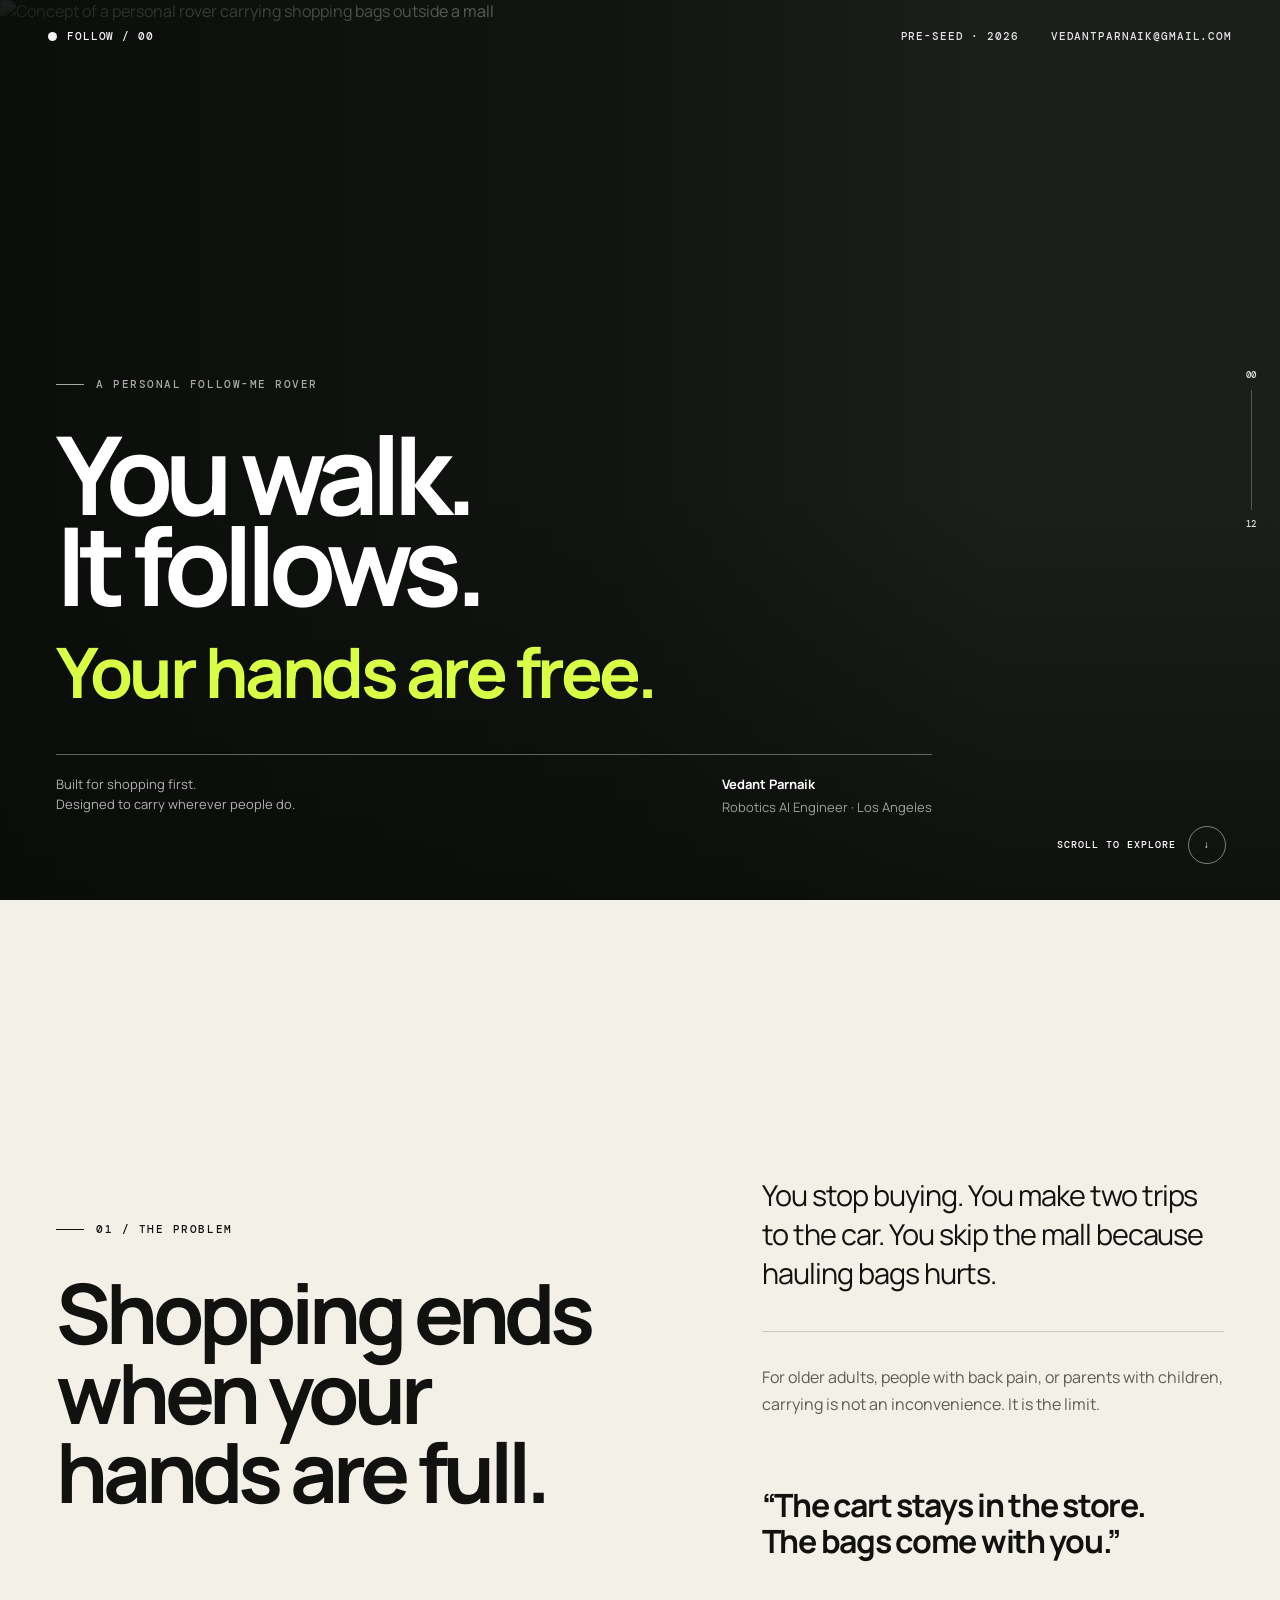
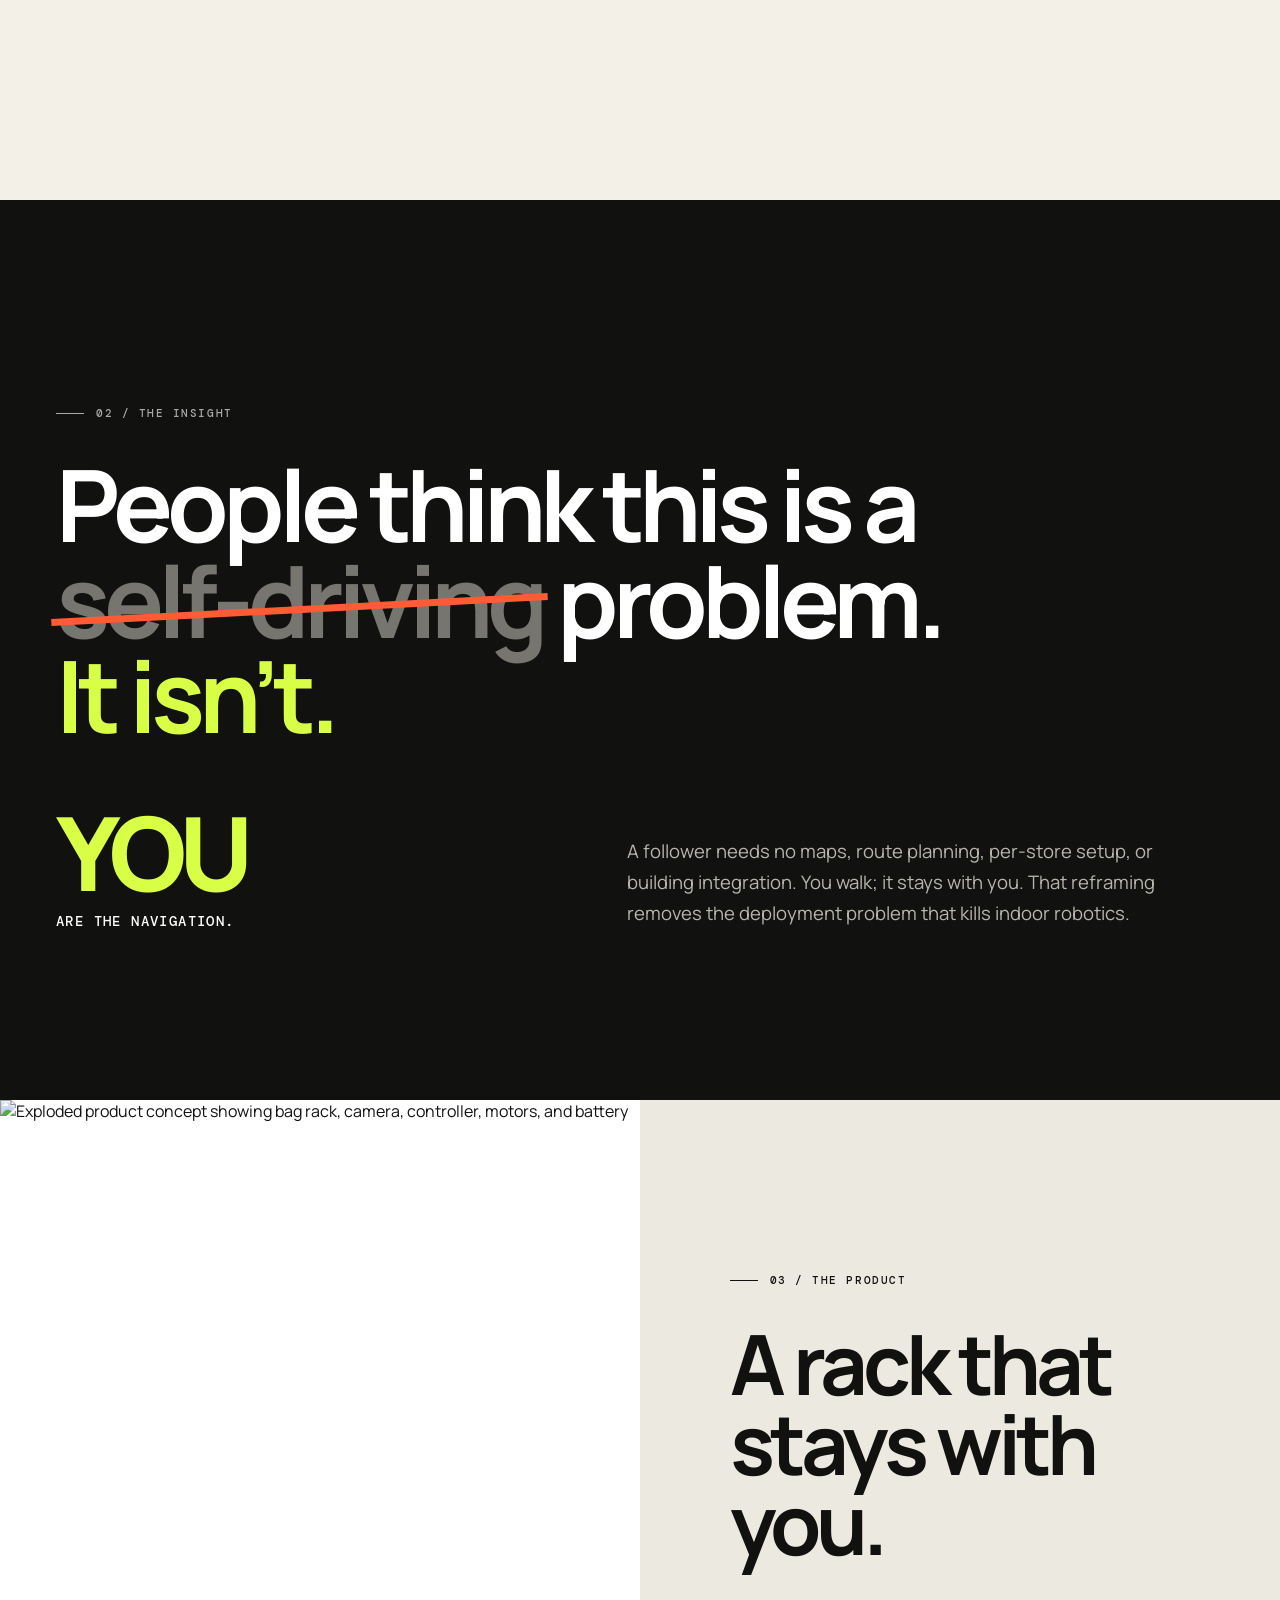
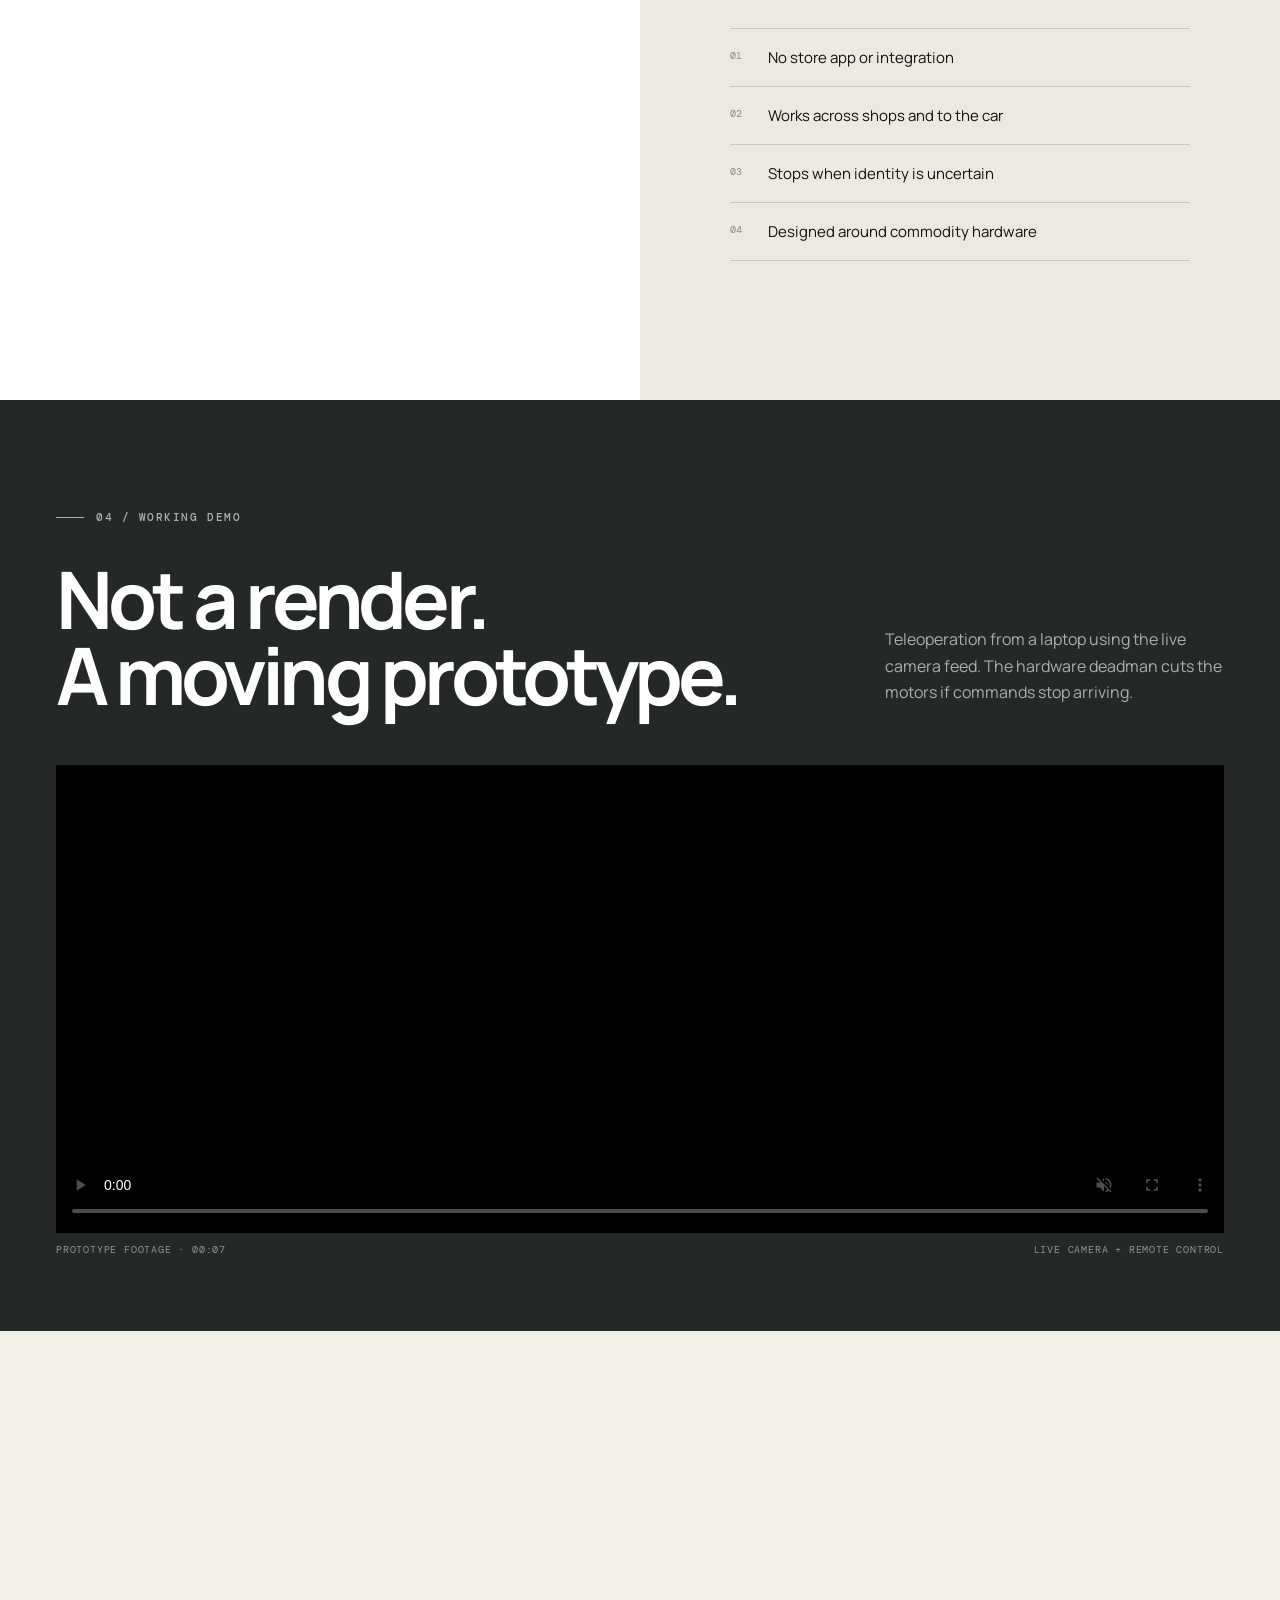
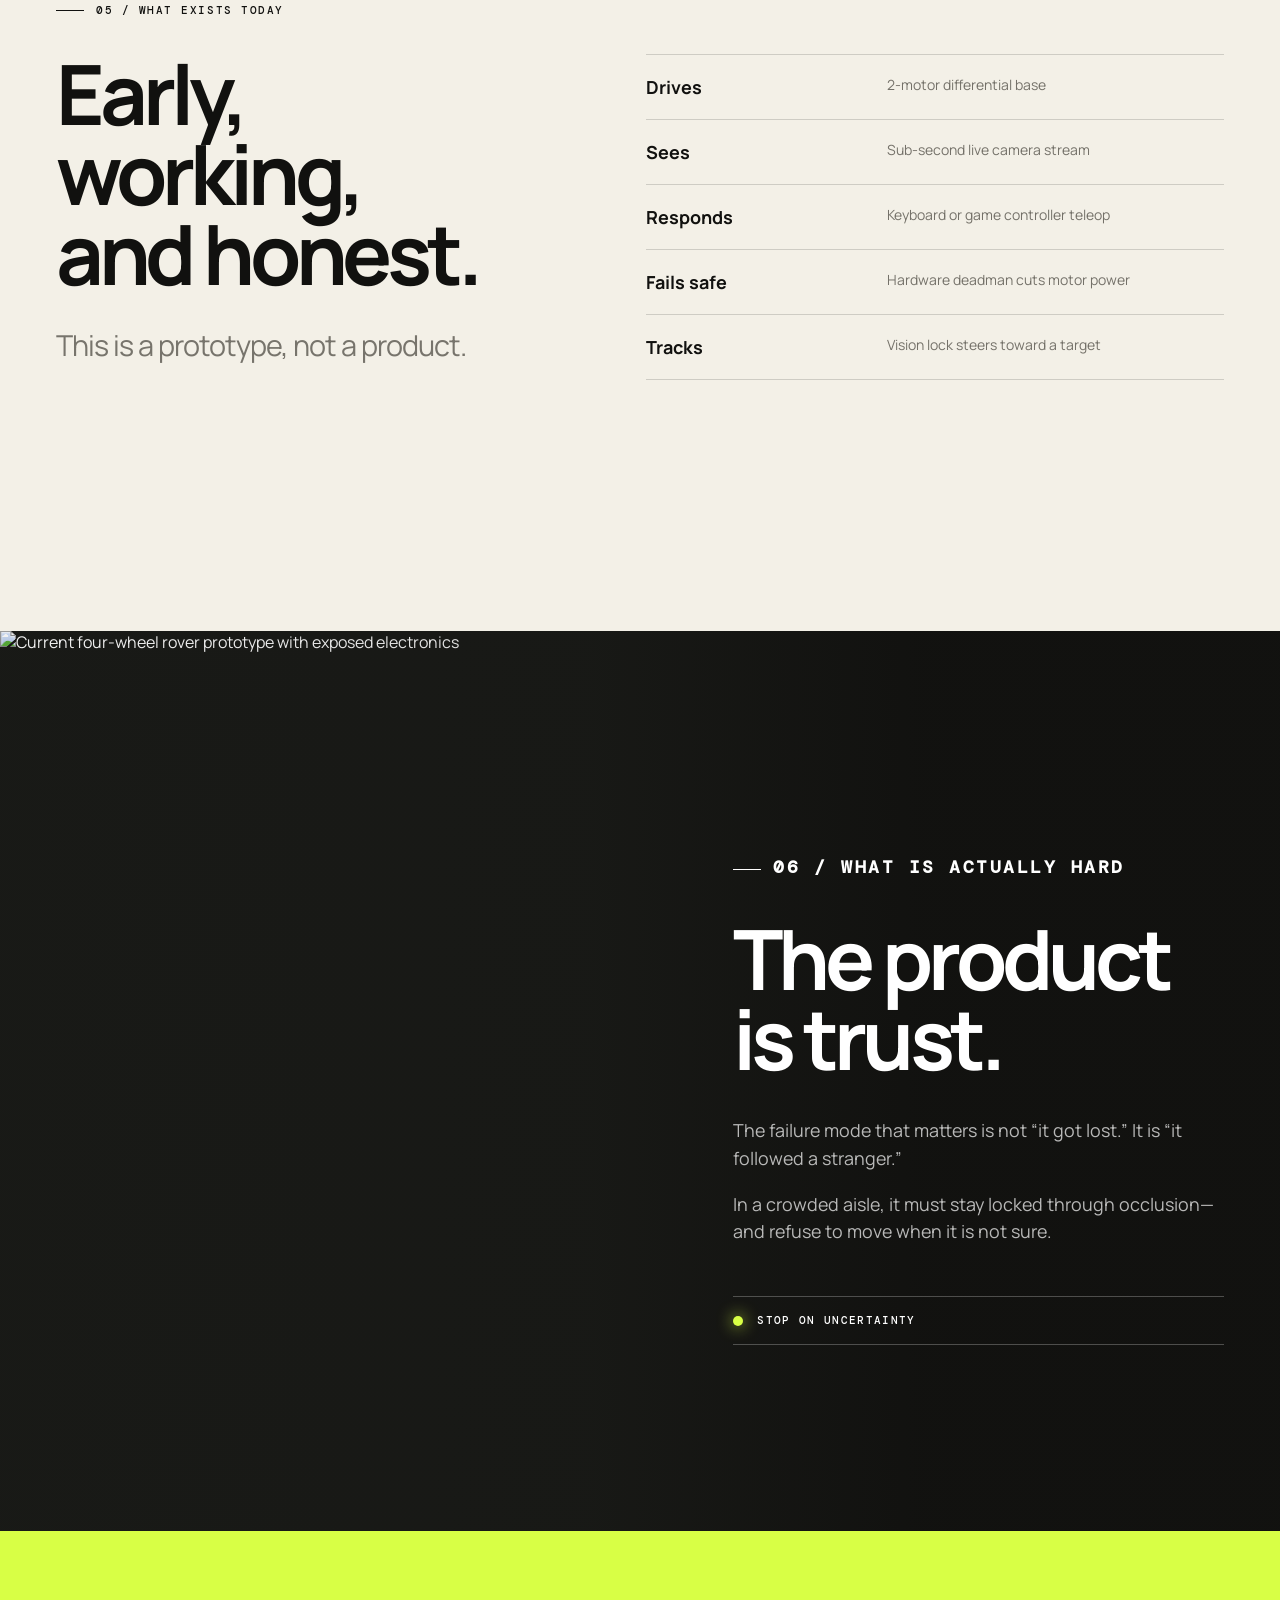
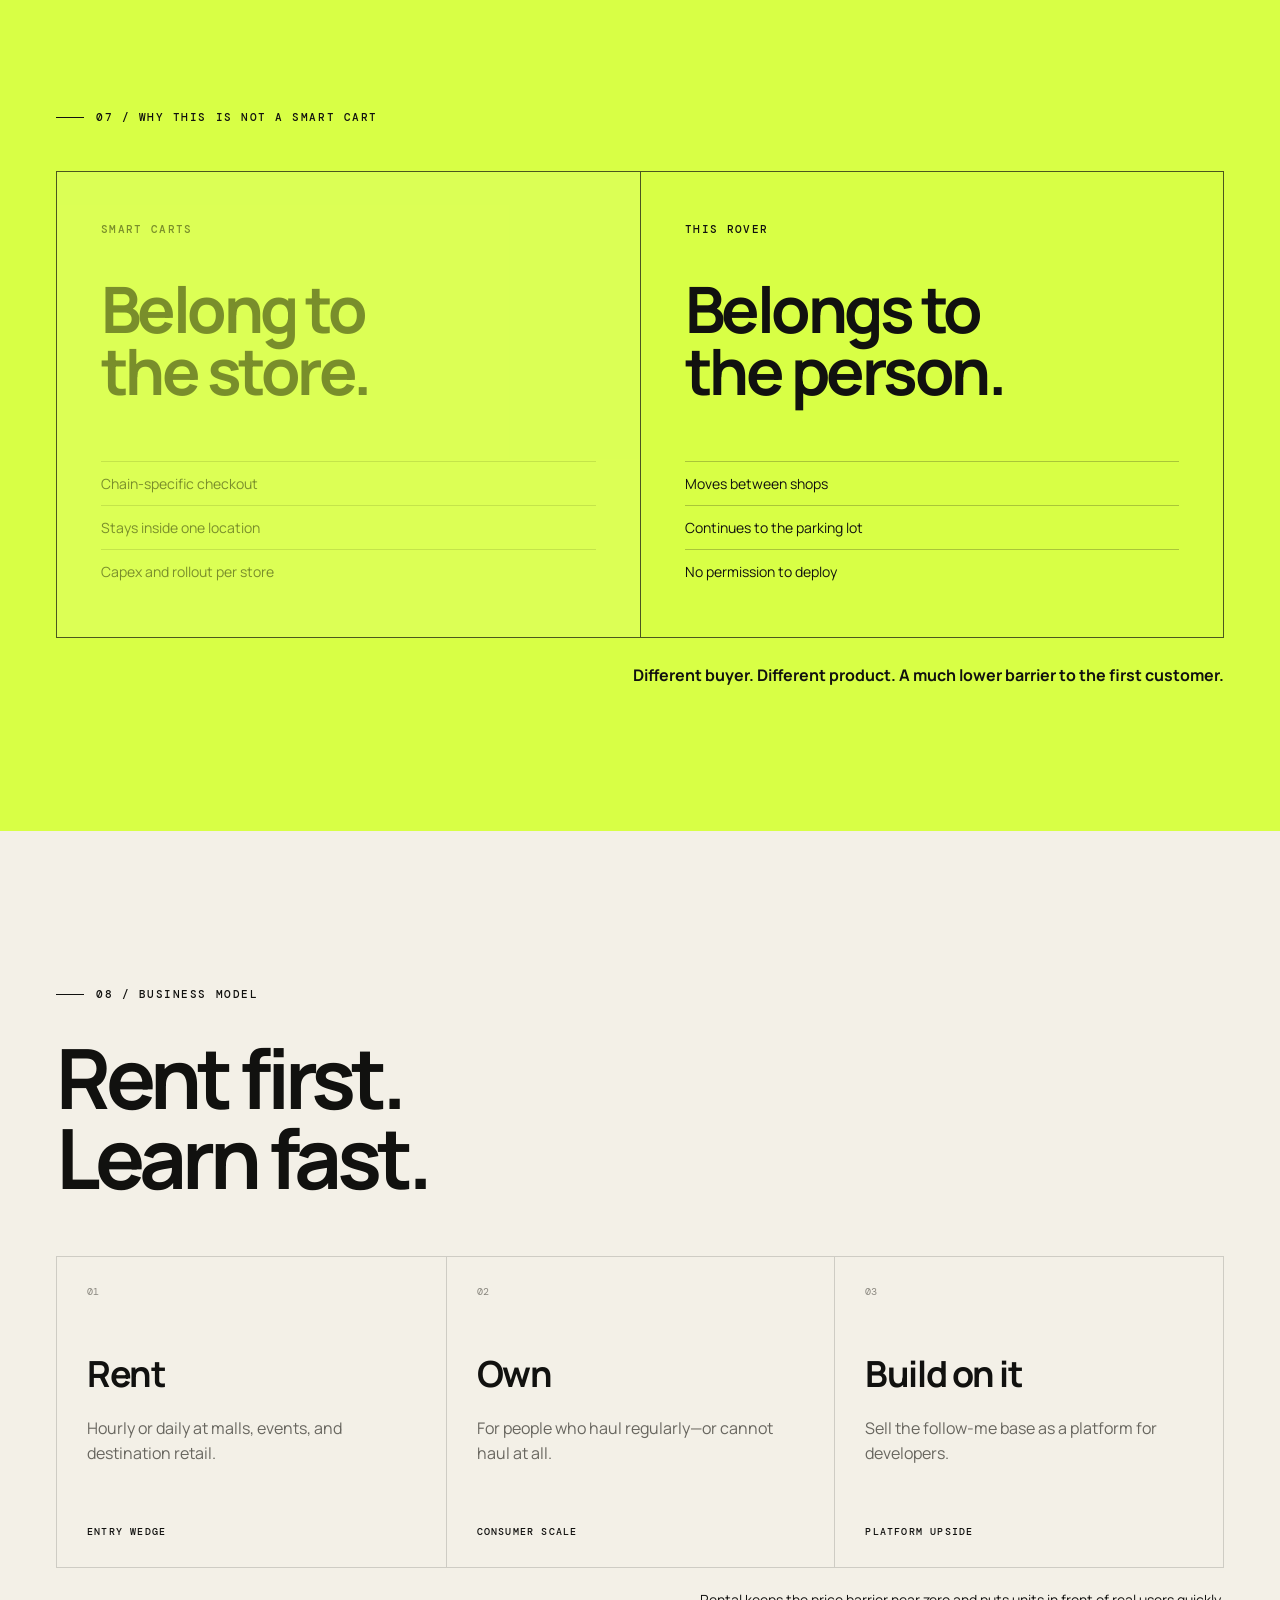
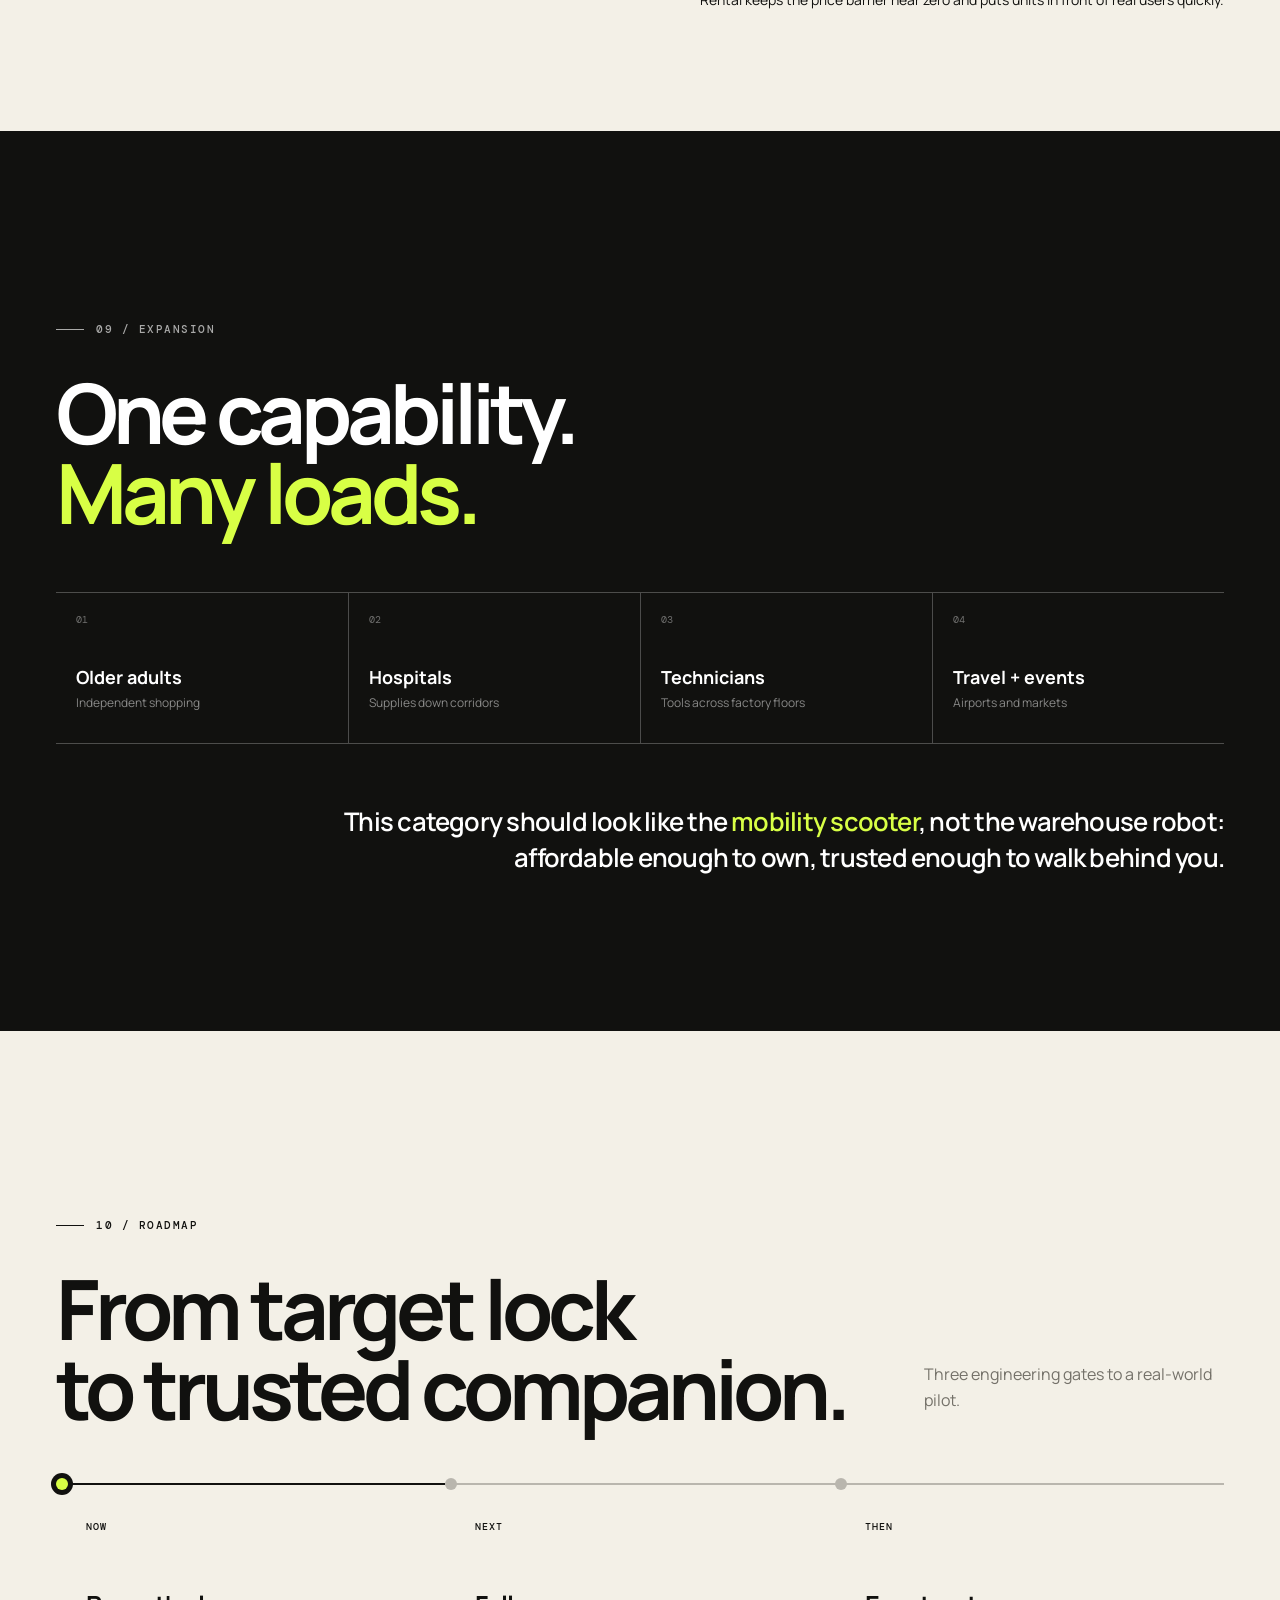
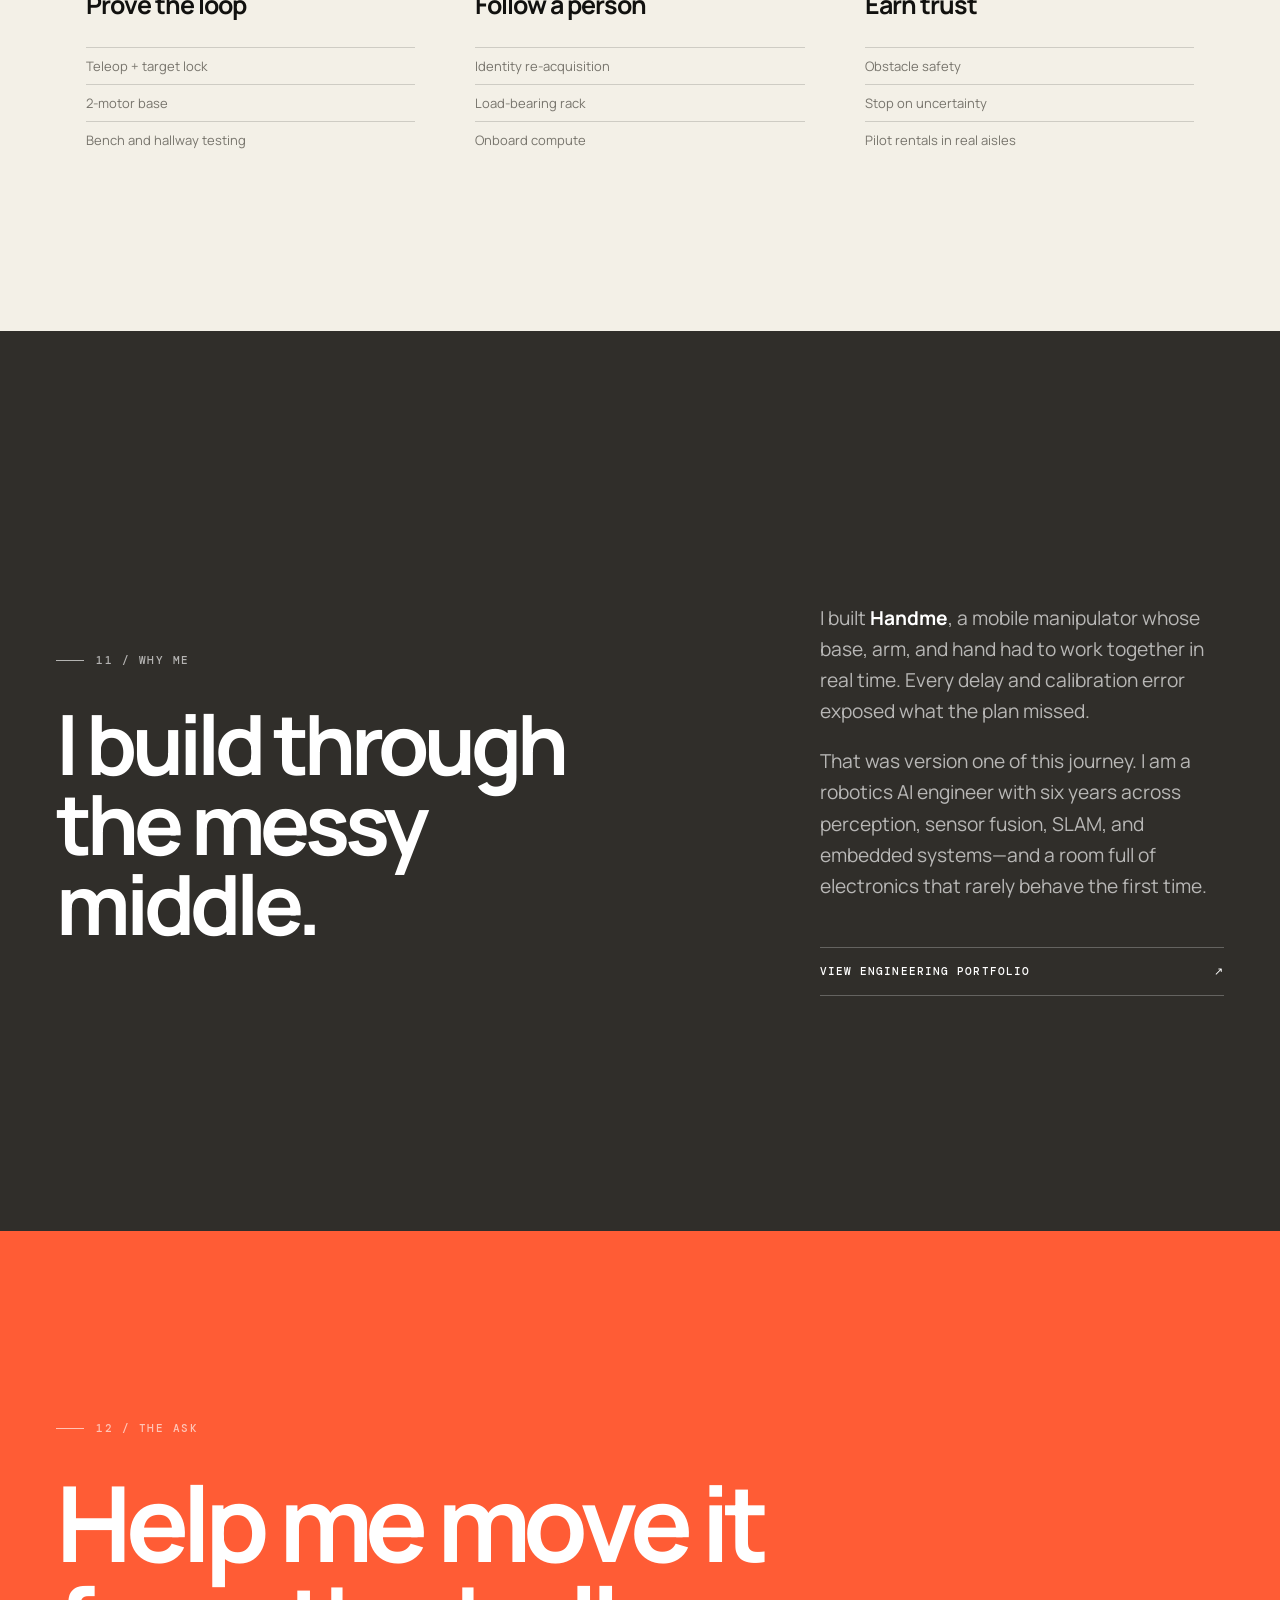
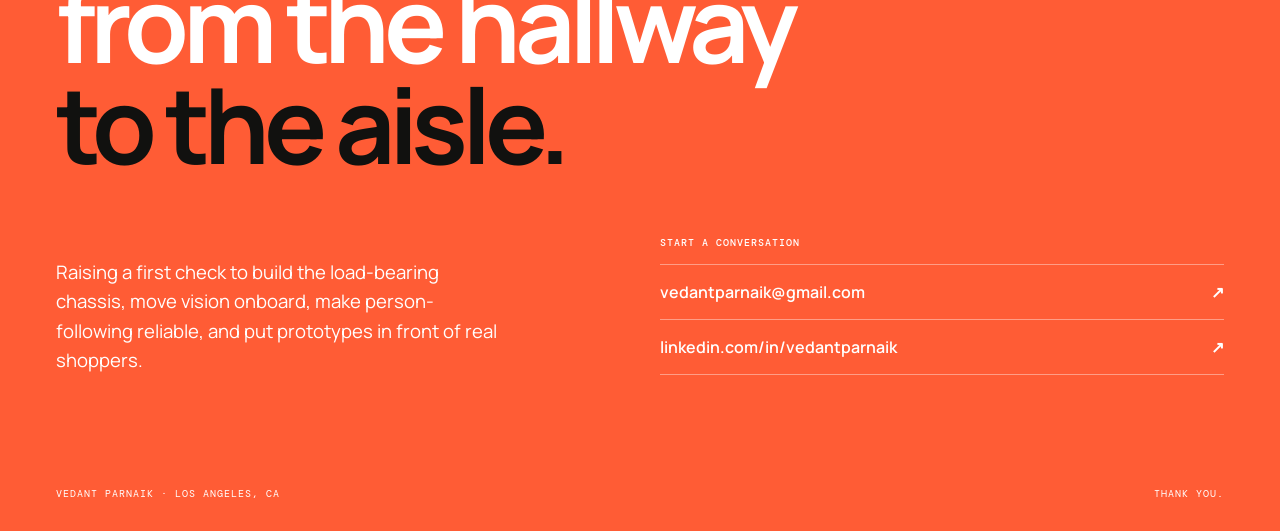
==== pitchdeck/index.html @ b6e1f5ab "Add follow-me rover pitch deck" ====
<!doctype html>
<html lang="en">
<head>
  <meta charset="utf-8">
  <meta name="viewport" content="width=device-width, initial-scale=1">
  <meta name="description" content="A personal follow-me rover that carries your bags. An early-stage robotics pitch by Vedant Parnaik.">
  <meta name="author" content="Vedant Parnaik">
  <meta property="og:title" content="The Follow-Me Rover — Vedant Parnaik">
  <meta property="og:description" content="You walk. It follows. Your hands are free.">
  <meta property="og:type" content="website">
  <meta property="og:image" content="https://vedantparnaik.com/PITCHDECK/image%202.jpg">
  <title>The Follow-Me Rover — Vedant Parnaik</title>
  <link rel="preconnect" href="https://fonts.googleapis.com">
  <link rel="preconnect" href="https://fonts.gstatic.com" crossorigin>
  <link href="https://fonts.googleapis.com/css2?family=DM+Mono:wght@400;500&family=Manrope:wght@400;500;600;700;800&display=swap" rel="stylesheet">
  <link rel="stylesheet" href="styles.css">
</head>
<body>
  <header class="topbar">
    <a class="brand" href="#title" aria-label="Go to title">
      <span class="brand-mark"></span>
      <span>FOLLOW / 00</span>
    </a>
    <div class="topbar-meta">
      <span class="confidential">Pre-seed · 2026</span>
      <a href="mailto:vedantparnaik@gmail.com">vedantparnaik@gmail.com</a>
    </div>
  </header>

  <aside class="rail" aria-label="Deck navigation">
    <span class="rail-current">00</span>
    <div class="rail-track"><span class="rail-progress"></span></div>
    <span class="rail-total">12</span>
  </aside>

  <main>
    <section class="slide hero" id="title" data-slide="00">
      <div class="hero-media">
        <img src="../PITCHDECK/image%202.jpg" alt="Concept of a personal rover carrying shopping bags outside a mall">
      </div>
      <div class="hero-scrim"></div>
      <div class="slide-inner hero-inner">
        <p class="eyebrow light">A personal follow-me rover</p>
        <h1>You walk.<br>It follows.<br><em>Your hands are free.</em></h1>
        <div class="hero-footer">
          <p>Built for shopping first.<br>Designed to carry wherever people do.</p>
          <div>
            <strong>Vedant Parnaik</strong>
            <span>Robotics AI Engineer · Los Angeles</span>
          </div>
        </div>
      </div>
      <a class="scroll-cue" href="#problem"><span>Scroll to explore</span><i>↓</i></a>
    </section>

    <section class="slide paper" id="problem" data-slide="01">
      <div class="slide-inner split">
        <div>
          <p class="eyebrow">01 / The problem</p>
          <h2>Shopping ends when your hands are full.</h2>
        </div>
        <div class="problem-copy">
          <p class="lead">You stop buying. You make two trips to the car. You skip the mall because hauling bags hurts.</p>
          <div class="rule"></div>
          <p>For older adults, people with back pain, or parents with children, carrying is not an inconvenience. It is the limit.</p>
          <blockquote>“The cart stays in the store.<br>The bags come with you.”</blockquote>
        </div>
      </div>
    </section>

    <section class="slide dark" id="insight" data-slide="02">
      <div class="slide-inner">
        <p class="eyebrow light">02 / The insight</p>
        <h2 class="statement">People think this is a<br><span class="strike">self-driving</span> problem.<br><em>It isn’t.</em></h2>
        <div class="insight-grid">
          <div class="insight-callout"><span>YOU</span><p>are the navigation.</p></div>
          <p>A follower needs no maps, route planning, per-store setup, or building integration. You walk; it stays with you. That reframing removes the deployment problem that kills indoor robotics.</p>
        </div>
      </div>
    </section>

    <section class="slide image-slide" id="product" data-slide="03">
      <div class="product-image">
        <img src="../PITCHDECK/IMAGE%201.jpg" alt="Exploded product concept showing bag rack, camera, controller, motors, and battery">
      </div>
      <div class="slide-inner product-copy">
        <p class="eyebrow">03 / The product</p>
        <h2>A rack that<br>stays with you.</h2>
        <ul class="feature-list">
          <li><span>01</span>No store app or integration</li>
          <li><span>02</span>Works across shops and to the car</li>
          <li><span>03</span>Stops when identity is uncertain</li>
          <li><span>04</span>Designed around commodity hardware</li>
        </ul>
      </div>
    </section>

    <section class="slide demo" id="demo" data-slide="04">
      <div class="slide-inner">
        <div class="section-heading">
          <div><p class="eyebrow light">04 / Working demo</p><h2>Not a render.<br>A moving prototype.</h2></div>
          <p>Teleoperation from a laptop using the live camera feed. The hardware deadman cuts the motors if commands stop arriving.</p>
        </div>
        <figure class="video-frame">
          <video controls muted playsinline preload="metadata" poster="../PITCHDECK/demo-poster.jpg">
            <source src="../PITCHDECK/demo.mp4" type="video/mp4">
            Your browser does not support embedded video.
          </video>
          <figcaption><span>Prototype footage · 00:07</span><span>Live camera + remote control</span></figcaption>
        </figure>
      </div>
    </section>

    <section class="slide paper" id="built" data-slide="05">
      <div class="slide-inner">
        <p class="eyebrow">05 / What exists today</p>
        <div class="built-grid">
          <div>
            <h2>Early, working,<br>and honest.</h2>
            <p class="lead">This is a prototype, not a product.</p>
          </div>
          <ol class="capability-list">
            <li><strong>Drives</strong><span>2-motor differential base</span></li>
            <li><strong>Sees</strong><span>Sub-second live camera stream</span></li>
            <li><strong>Responds</strong><span>Keyboard or game controller teleop</span></li>
            <li><strong>Fails safe</strong><span>Hardware deadman cuts motor power</span></li>
            <li><strong>Tracks</strong><span>Vision lock steers toward a target</span></li>
          </ol>
        </div>
      </div>
    </section>

    <section class="slide prototype" id="hard" data-slide="06">
      <div class="prototype-photo">
        <img src="../PITCHDECK/car.png" alt="Current four-wheel rover prototype with exposed electronics">
      </div>
      <div class="slide-inner prototype-inner">
        <div class="prototype-card">
          <p class="eyebrow light">06 / What is actually hard</p>
          <h2>The product is trust.</h2>
          <p>The failure mode that matters is not “it got lost.” It is “it followed a stranger.”</p>
          <p>In a crowded aisle, it must stay locked through occlusion—and refuse to move when it is not sure.</p>
          <div class="safety-line"><i></i><span>Stop on uncertainty</span></div>
        </div>
      </div>
    </section>

    <section class="slide accent-slide" id="wedge" data-slide="07">
      <div class="slide-inner">
        <p class="eyebrow">07 / Why this is not a smart cart</p>
        <div class="compare">
          <div class="compare-muted">
            <span>Smart carts</span>
            <h3>Belong to<br>the store.</h3>
            <ul><li>Chain-specific checkout</li><li>Stays inside one location</li><li>Capex and rollout per store</li></ul>
          </div>
          <div class="compare-main">
            <span>This rover</span>
            <h3>Belongs to<br>the person.</h3>
            <ul><li>Moves between shops</li><li>Continues to the parking lot</li><li>No permission to deploy</li></ul>
          </div>
        </div>
        <p class="bottom-line">Different buyer. Different product. A much lower barrier to the first customer.</p>
      </div>
    </section>

    <section class="slide paper" id="business" data-slide="08">
      <div class="slide-inner">
        <p class="eyebrow">08 / Business model</p>
        <h2>Rent first.<br>Learn fast.</h2>
        <div class="model-grid">
          <article><span class="model-num">01</span><h3>Rent</h3><p>Hourly or daily at malls, events, and destination retail.</p><strong>Entry wedge</strong></article>
          <article><span class="model-num">02</span><h3>Own</h3><p>For people who haul regularly—or cannot haul at all.</p><strong>Consumer scale</strong></article>
          <article><span class="model-num">03</span><h3>Build on it</h3><p>Sell the follow-me base as a platform for developers.</p><strong>Platform upside</strong></article>
        </div>
        <p class="model-note">Rental keeps the price barrier near zero and puts units in front of real users quickly.</p>
      </div>
    </section>

    <section class="slide dark" id="expansion" data-slide="09">
      <div class="slide-inner">
        <p class="eyebrow light">09 / Expansion</p>
        <h2>One capability.<br><em>Many loads.</em></h2>
        <div class="use-grid">
          <div><span>01</span><strong>Older adults</strong><p>Independent shopping</p></div>
          <div><span>02</span><strong>Hospitals</strong><p>Supplies down corridors</p></div>
          <div><span>03</span><strong>Technicians</strong><p>Tools across factory floors</p></div>
          <div><span>04</span><strong>Travel + events</strong><p>Airports and markets</p></div>
        </div>
        <blockquote class="category-quote">This category should look like the <em>mobility scooter</em>, not the warehouse robot: affordable enough to own, trusted enough to walk behind you.</blockquote>
      </div>
    </section>

    <section class="slide paper" id="roadmap" data-slide="10">
      <div class="slide-inner">
        <p class="eyebrow">10 / Roadmap</p>
        <div class="roadmap-head"><h2>From target lock<br>to trusted companion.</h2><p>Three engineering gates to a real-world pilot.</p></div>
        <div class="roadmap">
          <article class="active"><span>NOW</span><h3>Prove the loop</h3><ul><li>Teleop + target lock</li><li>2-motor base</li><li>Bench and hallway testing</li></ul></article>
          <article><span>NEXT</span><h3>Follow a person</h3><ul><li>Identity re-acquisition</li><li>Load-bearing rack</li><li>Onboard compute</li></ul></article>
          <article><span>THEN</span><h3>Earn trust</h3><ul><li>Obstacle safety</li><li>Stop on uncertainty</li><li>Pilot rentals in real aisles</li></ul></article>
        </div>
      </div>
    </section>

    <section class="slide founder" id="founder" data-slide="11">
      <div class="slide-inner founder-grid">
        <div>
          <p class="eyebrow light">11 / Why me</p>
          <h2>I build through<br>the messy middle.</h2>
        </div>
        <div class="founder-copy">
          <p>I built <strong>Handme</strong>, a mobile manipulator whose base, arm, and hand had to work together in real time. Every delay and calibration error exposed what the plan missed.</p>
          <p>That was version one of this journey. I am a robotics AI engineer with six years across perception, sensor fusion, SLAM, and embedded systems—and a room full of electronics that rarely behave the first time.</p>
          <a href="https://vedantparnaik.com" target="_blank" rel="noreferrer">View engineering portfolio <span>↗</span></a>
        </div>
      </div>
    </section>

    <section class="slide ask" id="ask" data-slide="12">
      <div class="slide-inner">
        <p class="eyebrow light">12 / The ask</p>
        <h2>Help me move it<br>from the hallway<br><em>to the aisle.</em></h2>
        <div class="ask-grid">
          <p>Raising a first check to build the load-bearing chassis, move vision onboard, make person-following reliable, and put prototypes in front of real shoppers.</p>
          <div class="contact-block">
            <span>Start a conversation</span>
            <a href="mailto:vedantparnaik@gmail.com?subject=Follow-me%20rover">vedantparnaik@gmail.com <b>↗</b></a>
            <a href="https://www.linkedin.com/in/vedantparnaik" target="_blank" rel="noreferrer">linkedin.com/in/vedantparnaik <b>↗</b></a>
          </div>
        </div>
        <footer><span>Vedant Parnaik · Los Angeles, CA</span><span>Thank you.</span></footer>
      </div>
    </section>
  </main>

  <script src="script.js"></script>
</body>
</html>
---- pitchdeck/styles.css ----
:root {
  --ink: #11110f;
  --paper: #f3f0e7;
  --acid: #d8ff45;
  --orange: #ff5c35;
  --muted: #a29f96;
  --line: rgba(17, 17, 15, .16);
  --sans: "Manrope", sans-serif;
  --mono: "DM Mono", monospace;
}

* { box-sizing: border-box; }
html { scroll-behavior: smooth; scroll-snap-type: y proximity; }
body { margin: 0; color: var(--ink); background: var(--ink); font-family: var(--sans); -webkit-font-smoothing: antialiased; }
a { color: inherit; }
img, video { display: block; width: 100%; }

.topbar {
  position: fixed;
  z-index: 20;
  top: 0;
  left: 0;
  width: 100%;
  height: 72px;
  padding: 0 48px;
  display: flex;
  align-items: center;
  justify-content: space-between;
  color: #fff;
  mix-blend-mode: difference;
  font: 500 11px/1 var(--mono);
  letter-spacing: .08em;
  text-transform: uppercase;
  pointer-events: none;
}

.topbar a { text-decoration: none; pointer-events: auto; }
.brand { display: flex; align-items: center; gap: 10px; }
.brand-mark { width: 9px; height: 9px; border-radius: 50%; background: currentColor; }
.topbar-meta { display: flex; gap: 32px; }

.rail {
  position: fixed;
  z-index: 20;
  right: 24px;
  top: 50%;
  transform: translateY(-50%);
  display: flex;
  flex-direction: column;
  align-items: center;
  gap: 10px;
  color: #fff;
  mix-blend-mode: difference;
  font: 500 9px/1 var(--mono);
}

.rail-track { position: relative; width: 1px; height: 120px; background: rgba(255,255,255,.3); overflow: hidden; }
.rail-progress { position: absolute; inset: 0 0 auto; height: 0; background: #fff; transition: height .2s linear; }

.slide {
  position: relative;
  min-height: 100svh;
  overflow: hidden;
  scroll-snap-align: start;
}

.slide-inner {
  position: relative;
  z-index: 2;
  width: min(100% - 112px, 1400px);
  min-height: 100svh;
  margin: 0 auto;
  padding: 112px 0 76px;
  display: flex;
  flex-direction: column;
  justify-content: center;
}

.paper { background: var(--paper); }
.dark { color: #fff; background: var(--ink); }
.eyebrow { margin: 0 0 38px; font: 500 11px/1 var(--mono); letter-spacing: .14em; text-transform: uppercase; }
.eyebrow::before { content: ""; display: inline-block; width: 28px; height: 1px; margin: 0 12px 3px 0; background: currentColor; }
.eyebrow.light { color: rgba(255,255,255,.64); }
h1, h2, h3, p { margin-top: 0; }
h2 { margin-bottom: 0; font-size: clamp(46px, 6.5vw, 104px); line-height: .96; letter-spacing: -.06em; }
h2 em, h1 em { color: var(--acid); font-style: normal; }
.lead { font-size: clamp(22px, 2.25vw, 38px); line-height: 1.35; letter-spacing: -.035em; }

/* Hero */
.hero { color: #fff; background: #1c201b; }
.hero-media, .hero-scrim { position: absolute; inset: 0; }
.hero-media img { width: 100%; height: 100%; object-fit: cover; filter: saturate(.74) contrast(1.05); }
.hero-scrim { background: linear-gradient(90deg, rgba(10,12,10,.92) 0%, rgba(10,12,10,.6) 48%, rgba(10,12,10,.05) 78%), linear-gradient(0deg, rgba(10,12,10,.75), transparent 45%); }
.hero-inner { justify-content: flex-end; padding-bottom: 84px; }
.hero h1 { max-width: 950px; margin: 0; font-size: clamp(58px, 8.5vw, 142px); line-height: .84; letter-spacing: -.072em; }
.hero h1 em { display: inline-block; margin-top: 16px; font-size: .64em; letter-spacing: -.05em; }
.hero-footer { width: min(900px, 75%); margin-top: 52px; padding-top: 20px; border-top: 1px solid rgba(255,255,255,.35); display: flex; justify-content: space-between; gap: 32px; font-size: 13px; }
.hero-footer p { margin: 0; color: rgba(255,255,255,.68); line-height: 1.5; }
.hero-footer div { display: flex; flex-direction: column; gap: 5px; }
.hero-footer span { color: rgba(255,255,255,.6); }
.scroll-cue { position: absolute; z-index: 3; right: 54px; bottom: 36px; display: flex; align-items: center; gap: 12px; color: #fff; text-decoration: none; font: 500 10px/1 var(--mono); text-transform: uppercase; letter-spacing: .1em; }
.scroll-cue i { width: 38px; height: 38px; border: 1px solid rgba(255,255,255,.45); border-radius: 50%; display: grid; place-items: center; font-style: normal; }

/* Problem */
.split { display: grid; grid-template-columns: 1fr .8fr; gap: 10vw; align-items: center; }
.split h2 { max-width: 700px; }
.problem-copy { align-self: center; }
.problem-copy .lead { margin-bottom: 38px; }
.problem-copy > p:not(.lead) { max-width: 600px; color: #5e5c56; font-size: 16px; line-height: 1.7; }
.rule { width: 100%; height: 1px; margin: 0 0 32px; background: var(--line); }
.problem-copy blockquote { margin: 70px 0 0; font-size: clamp(24px, 2.5vw, 40px); font-weight: 700; line-height: 1.12; letter-spacing: -.04em; }

/* Insight */
.statement { max-width: 1200px; font-size: clamp(54px, 7.8vw, 124px); }
.strike { position: relative; color: #77756f; }
.strike::after { content: ""; position: absolute; left: -1%; top: 55%; width: 102%; height: .07em; background: var(--orange); transform: rotate(-3deg); }
.insight-grid { margin-top: 70px; display: grid; grid-template-columns: .7fr 1fr; gap: 12vw; align-items: end; }
.insight-callout span { color: var(--acid); font-size: clamp(60px, 8vw, 128px); font-weight: 800; line-height: .75; letter-spacing: -.08em; }
.insight-callout p { margin: 18px 0 0; font: 500 14px/1 var(--mono); text-transform: uppercase; letter-spacing: .1em; }
.insight-grid > p { max-width: 650px; margin: 0; color: #b7b5ae; font-size: clamp(17px, 1.45vw, 23px); line-height: 1.65; }

/* Product */
.image-slide { min-height: 100svh; background: #ece9e1; }
.product-image { position: absolute; inset: 0 50% 0 0; background: #fff; }
.product-image img { height: 100%; object-fit: contain; }
.product-copy { width: 50%; margin: 0 0 0 50%; padding: 112px 7vw 76px; }
.product-copy h2 { font-size: clamp(52px, 6.5vw, 96px); }
.feature-list { margin: 64px 0 0; padding: 0; list-style: none; }
.feature-list li { padding: 18px 0; border-top: 1px solid var(--line); display: flex; gap: 26px; font-size: 15px; }
.feature-list li:last-child { border-bottom: 1px solid var(--line); }
.feature-list span { color: #8a877f; font: 400 10px/1.8 var(--mono); }

/* Demo */
.demo { color: #fff; background: #252925; }
.demo .slide-inner { justify-content: flex-start; }
.section-heading { display: grid; grid-template-columns: 1.5fr .7fr; gap: 8vw; align-items: end; }
.section-heading h2 { max-width: 800px; font-size: clamp(48px, 6.2vw, 92px); }
.section-heading > p { max-width: 450px; margin: 0 0 8px; color: rgba(255,255,255,.62); line-height: 1.65; }
.video-frame { margin: 52px 0 0; }
.video-frame video { max-height: 52vh; background: #000; object-fit: contain; }
.video-frame figcaption { padding-top: 12px; display: flex; justify-content: space-between; color: rgba(255,255,255,.5); font: 400 10px/1 var(--mono); text-transform: uppercase; letter-spacing: .08em; }

/* Built */
.built-grid { display: grid; grid-template-columns: .8fr 1fr; gap: 10vw; align-items: start; }
.built-grid .lead { margin-top: 32px; color: #77746c; }
.capability-list { margin: 0; padding: 0; list-style: none; counter-reset: list; }
.capability-list li { padding: 20px 0; border-top: 1px solid var(--line); display: grid; grid-template-columns: 1fr 1.6fr; gap: 30px; }
.capability-list li:last-child { border-bottom: 1px solid var(--line); }
.capability-list strong { font-size: 18px; }
.capability-list span { color: #747169; font-size: 14px; }

/* Hard */
.prototype { min-height: 100svh; background: #191a17; color: #fff; }
.prototype-photo { position: absolute; inset: 0; }
.prototype-photo::after { content: ""; position: absolute; inset: 0; background: linear-gradient(90deg, rgba(17,17,15,.06), rgba(17,17,15,.15) 46%, rgba(17,17,15,.92) 72%); }
.prototype-photo img { height: 100%; object-fit: cover; object-position: left center; }
.prototype-inner { align-items: flex-end; }
.prototype-card { width: 42%; }
.prototype-card h2 { margin-bottom: 38px; }
.prototype-card > p { color: rgba(255,255,255,.7); font-size: clamp(17px, 1.4vw, 22px); line-height: 1.55; }
.prototype-card > p:first-of-type { color: #fff; font-weight: 700; }
.safety-line { margin-top: 50px; padding: 18px 0; border-top: 1px solid rgba(255,255,255,.25); border-bottom: 1px solid rgba(255,255,255,.25); display: flex; align-items: center; gap: 14px; font: 500 11px/1 var(--mono); text-transform: uppercase; letter-spacing: .12em; }
.safety-line i { width: 10px; height: 10px; border-radius: 50%; background: var(--acid); box-shadow: 0 0 16px var(--acid); }

/* Comparison */
.accent-slide { background: var(--acid); }
.compare { display: grid; grid-template-columns: 1fr 1fr; margin-top: 10px; border: 1px solid rgba(17,17,15,.7); }
.compare > div { padding: 44px; }
.compare > div + div { border-left: 1px solid rgba(17,17,15,.7); }
.compare span { font: 500 11px/1 var(--mono); text-transform: uppercase; letter-spacing: .12em; }
.compare h3 { margin: 40px 0 60px; font-size: clamp(48px, 5vw, 78px); line-height: .96; letter-spacing: -.055em; }
.compare ul { margin: 0; padding: 0; list-style: none; }
.compare li { padding: 12px 0; border-top: 1px solid rgba(17,17,15,.24); font-size: 14px; }
.compare-muted { opacity: .47; background: rgba(255,255,255,.18); }
.bottom-line { margin: 26px 0 0; font-weight: 700; text-align: right; }

/* Business */
.model-grid { margin-top: 58px; display: grid; grid-template-columns: repeat(3, 1fr); border: 1px solid var(--line); }
.model-grid article { min-height: 310px; padding: 30px; display: flex; flex-direction: column; }
.model-grid article + article { border-left: 1px solid var(--line); }
.model-num { color: #8a877f; font: 400 10px/1 var(--mono); }
.model-grid h3 { margin: 52px 0 18px; font-size: 36px; letter-spacing: -.04em; }
.model-grid p { max-width: 300px; color: #68665f; line-height: 1.55; }
.model-grid strong { margin-top: auto; font: 500 10px/1 var(--mono); text-transform: uppercase; letter-spacing: .12em; }
.model-note { align-self: flex-end; max-width: 550px; margin: 22px 0 0; font-size: 14px; text-align: right; }

/* Expansion */
.use-grid { margin-top: 60px; display: grid; grid-template-columns: repeat(4, 1fr); border-top: 1px solid rgba(255,255,255,.25); border-bottom: 1px solid rgba(255,255,255,.25); }
.use-grid > div { min-height: 150px; padding: 22px 20px; }
.use-grid > div + div { border-left: 1px solid rgba(255,255,255,.25); }
.use-grid span { display: block; margin-bottom: 40px; color: rgba(255,255,255,.4); font: 400 10px/1 var(--mono); }
.use-grid strong { display: block; font-size: 18px; }
.use-grid p { margin: 5px 0 0; color: rgba(255,255,255,.5); font-size: 12px; }
.category-quote { max-width: 960px; margin: 60px 0 0 auto; font-size: clamp(21px, 2vw, 31px); font-weight: 600; line-height: 1.38; letter-spacing: -.03em; text-align: right; }
.category-quote em { color: var(--acid); font-style: normal; }

/* Roadmap */
.roadmap-head { display: flex; align-items: end; justify-content: space-between; gap: 40px; }
.roadmap-head p { max-width: 300px; color: #747169; line-height: 1.6; }
.roadmap { margin-top: 54px; display: grid; grid-template-columns: repeat(3, 1fr); }
.roadmap article { position: relative; padding: 28px 30px 20px; border-top: 2px solid #b9b6ae; }
.roadmap article::before { content: ""; position: absolute; width: 12px; height: 12px; top: -7px; left: 0; border-radius: 50%; background: #b9b6ae; }
.roadmap article.active { border-color: var(--ink); }
.roadmap article.active::before { background: var(--acid); box-shadow: 0 0 0 5px var(--ink); }
.roadmap article > span { font: 500 10px/1 var(--mono); letter-spacing: .1em; }
.roadmap h3 { margin: 52px 0 25px; font-size: 25px; letter-spacing: -.04em; }
.roadmap ul { margin: 0; padding: 0; list-style: none; color: #77746c; font-size: 13px; }
.roadmap li { padding: 9px 0; border-top: 1px solid var(--line); }

/* Founder */
.founder { color: #fff; background: #302e2a; }
.founder-grid { display: grid; grid-template-columns: 1.1fr .7fr; gap: 10vw; align-items: center; }
.founder-copy p { color: rgba(255,255,255,.66); font-size: clamp(17px, 1.5vw, 23px); line-height: 1.62; }
.founder-copy strong { color: #fff; }
.founder-copy a { margin-top: 45px; padding: 18px 0; border-top: 1px solid rgba(255,255,255,.25); border-bottom: 1px solid rgba(255,255,255,.25); display: flex; justify-content: space-between; text-decoration: none; font: 500 11px/1 var(--mono); text-transform: uppercase; letter-spacing: .1em; }
.founder-copy a:hover span { transform: translate(3px, -3px); }
.founder-copy a span { transition: transform .2s ease; }

/* Ask */
.ask { color: #fff; background: var(--orange); }
.ask h2 { font-size: clamp(58px, 8.2vw, 130px); }
.ask h2 em { color: var(--ink); }
.ask-grid { margin-top: 64px; display: grid; grid-template-columns: .8fr 1fr; gap: 12vw; align-items: end; }
.ask-grid > p { max-width: 530px; margin: 0; font-size: clamp(17px, 1.45vw, 23px); line-height: 1.58; }
.contact-block { display: flex; flex-direction: column; }
.contact-block > span { margin-bottom: 16px; font: 500 10px/1 var(--mono); text-transform: uppercase; letter-spacing: .1em; }
.contact-block a { padding: 16px 0; border-top: 1px solid rgba(255,255,255,.4); display: flex; justify-content: space-between; font-weight: 600; text-decoration: none; }
.contact-block a:last-child { border-bottom: 1px solid rgba(255,255,255,.4); }
.ask footer { position: absolute; bottom: 32px; left: 0; width: 100%; display: flex; justify-content: space-between; font: 400 10px/1 var(--mono); text-transform: uppercase; letter-spacing: .1em; }

/* Reveals */
.slide .slide-inner > * { opacity: 0; transform: translateY(24px); transition: opacity .7s ease, transform .7s ease; }
.slide.is-visible .slide-inner > * { opacity: 1; transform: none; }
.slide.is-visible .slide-inner > *:nth-child(2) { transition-delay: .08s; }
.slide.is-visible .slide-inner > *:nth-child(3) { transition-delay: .16s; }

@media (max-width: 900px) {
  .topbar { height: 60px; padding: 0 20px; }
  .topbar-meta .confidential { display: none; }
  .rail { display: none; }
  .slide-inner { width: min(100% - 40px, 720px); padding: 86px 0 58px; }
  .eyebrow { margin-bottom: 28px; }
  .split, .built-grid, .founder-grid { grid-template-columns: 1fr; gap: 50px; }
  .hero-scrim { background: linear-gradient(0deg, rgba(10,12,10,.95) 0%, rgba(10,12,10,.5) 70%, rgba(10,12,10,.15)); }
  .hero-media img { object-position: 62% center; }
  .hero-footer { width: 100%; }
  .scroll-cue { right: 20px; bottom: 20px; }
  .product-image { position: relative; inset: auto; width: 100%; height: 52svh; }
  .product-copy { width: calc(100% - 40px); min-height: auto; margin: 0 auto; padding: 64px 0; }
  .image-slide { overflow: visible; }
  .section-heading { grid-template-columns: 1fr; gap: 24px; }
  .video-frame video { max-height: none; }
  .prototype-photo::after { background: linear-gradient(0deg, rgba(17,17,15,.96) 4%, rgba(17,17,15,.62) 62%, rgba(17,17,15,.12)); }
  .prototype-photo img { object-position: 45% center; }
  .prototype-inner { justify-content: flex-end; }
  .prototype-card { width: 100%; }
  .compare { grid-template-columns: 1fr; }
  .compare > div + div { border-left: 0; border-top: 1px solid rgba(17,17,15,.7); }
  .model-grid, .use-grid { grid-template-columns: 1fr 1fr; }
  .model-grid article:nth-child(3) { border-left: 0; border-top: 1px solid var(--line); }
  .use-grid > div:nth-child(3) { border-left: 0; border-top: 1px solid rgba(255,255,255,.25); }
  .roadmap-head { display: block; }
  .roadmap-head p { margin: 28px 0 0; }
  .roadmap { grid-template-columns: 1fr; }
  .roadmap article { border-top-width: 1px; }
  .ask-grid { grid-template-columns: 1fr; gap: 44px; }
  .ask footer { position: static; margin-top: 70px; }
}

@media (max-width: 560px) {
  html { scroll-snap-type: none; }
  .topbar-meta a { font-size: 9px; }
  .hero h1 { font-size: clamp(50px, 15vw, 72px); }
  .hero-footer { flex-direction: column; margin-top: 36px; }
  .hero-footer p { display: none; }
  .scroll-cue span { display: none; }
  .split { display: flex; }
  .problem-copy blockquote { margin-top: 45px; }
  .insight-grid { grid-template-columns: 1fr; gap: 42px; }
  .compare > div { padding: 28px 22px; }
  .compare h3 { margin: 30px 0 40px; }
  .model-grid { grid-template-columns: 1fr; }
  .model-grid article + article { border-left: 0; border-top: 1px solid var(--line); }
  .model-grid article { min-height: 250px; }
  .model-grid article:nth-child(3) { border-top: 1px solid var(--line); }
  .use-grid { grid-template-columns: 1fr; }
  .use-grid > div + div { border-left: 0; border-top: 1px solid rgba(255,255,255,.25); }
  .use-grid > div { min-height: 120px; }
  .use-grid span { margin-bottom: 24px; }
  .category-quote { text-align: left; }
  .capability-list li { grid-template-columns: 1fr; gap: 5px; }
  .ask footer { flex-direction: column; gap: 8px; }
}

@media (prefers-reduced-motion: reduce) {
  html { scroll-behavior: auto; }
  *, *::before, *::after { animation: none !important; transition: none !important; }
  .slide .slide-inner > * { opacity: 1; transform: none; }
}

@media print {
  .topbar, .rail, .scroll-cue { display: none; }
  .slide, .slide-inner { min-height: 100vh; break-after: page; }
}
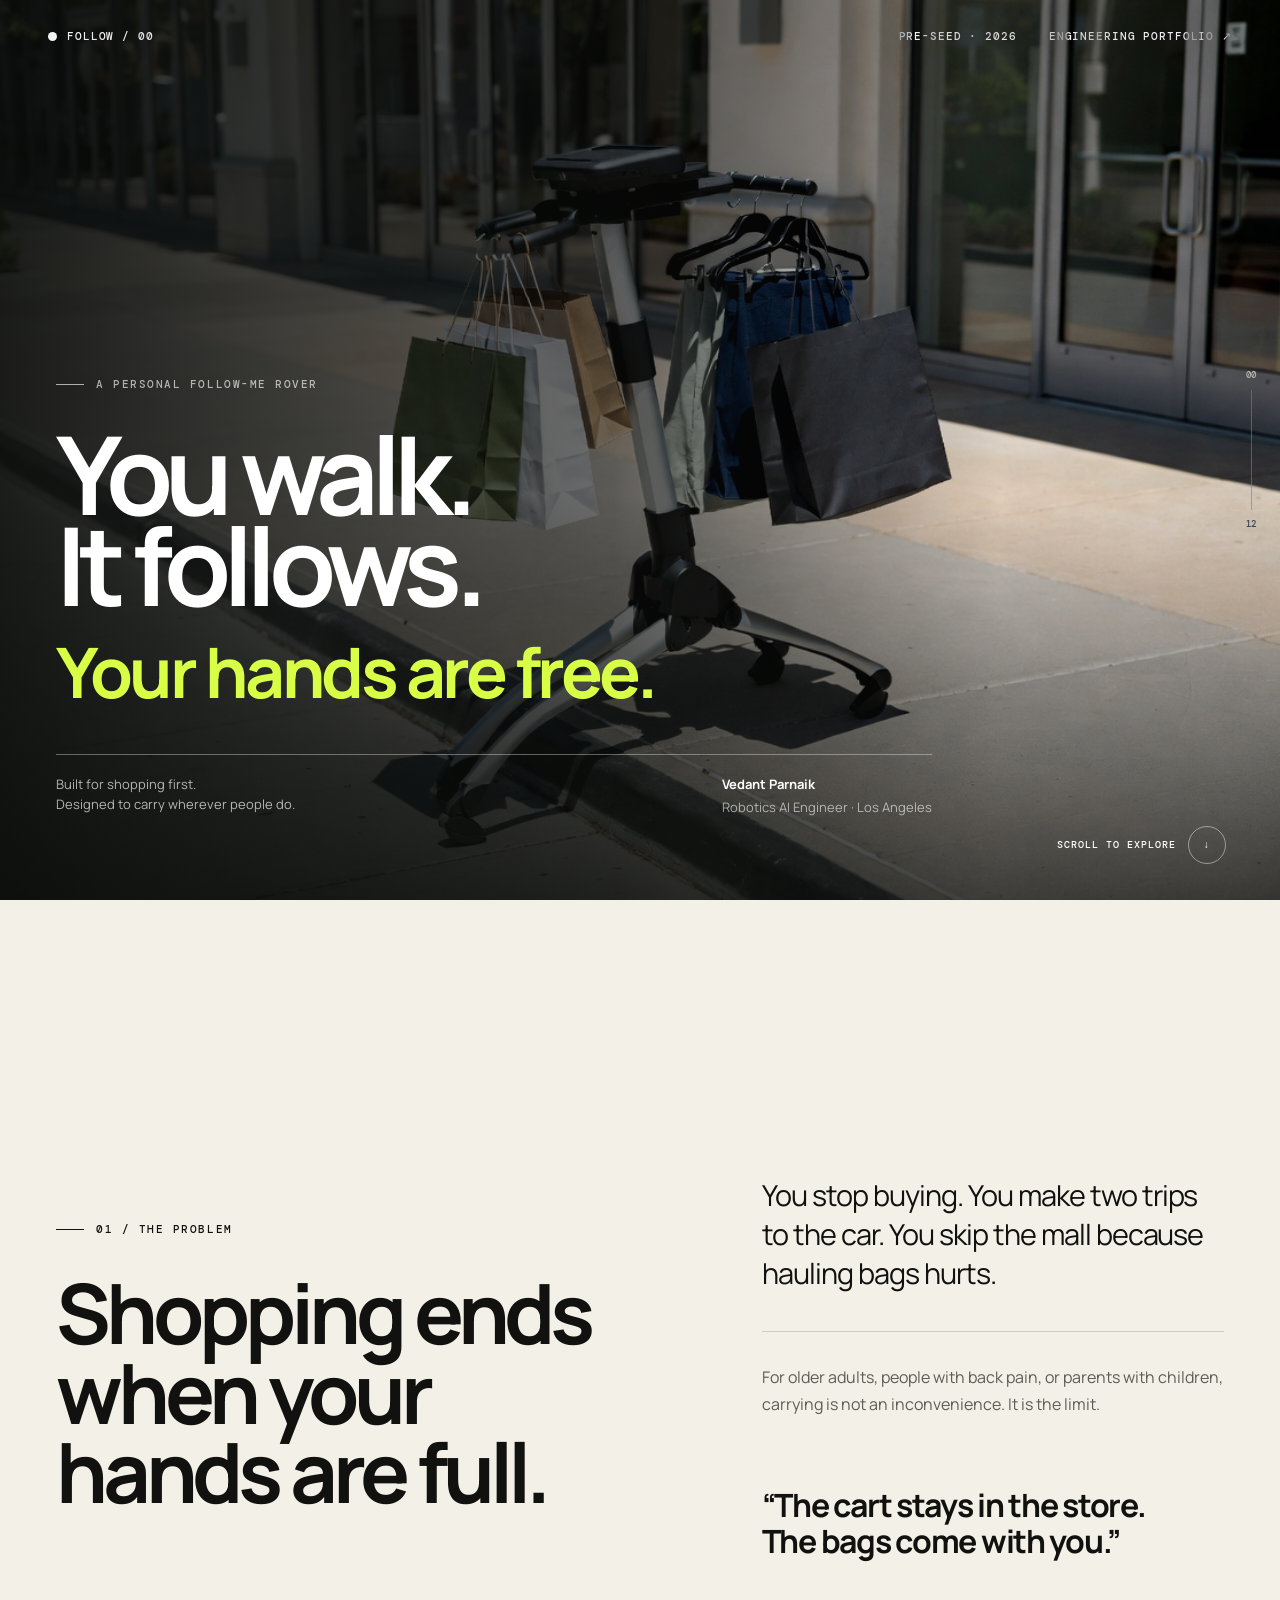
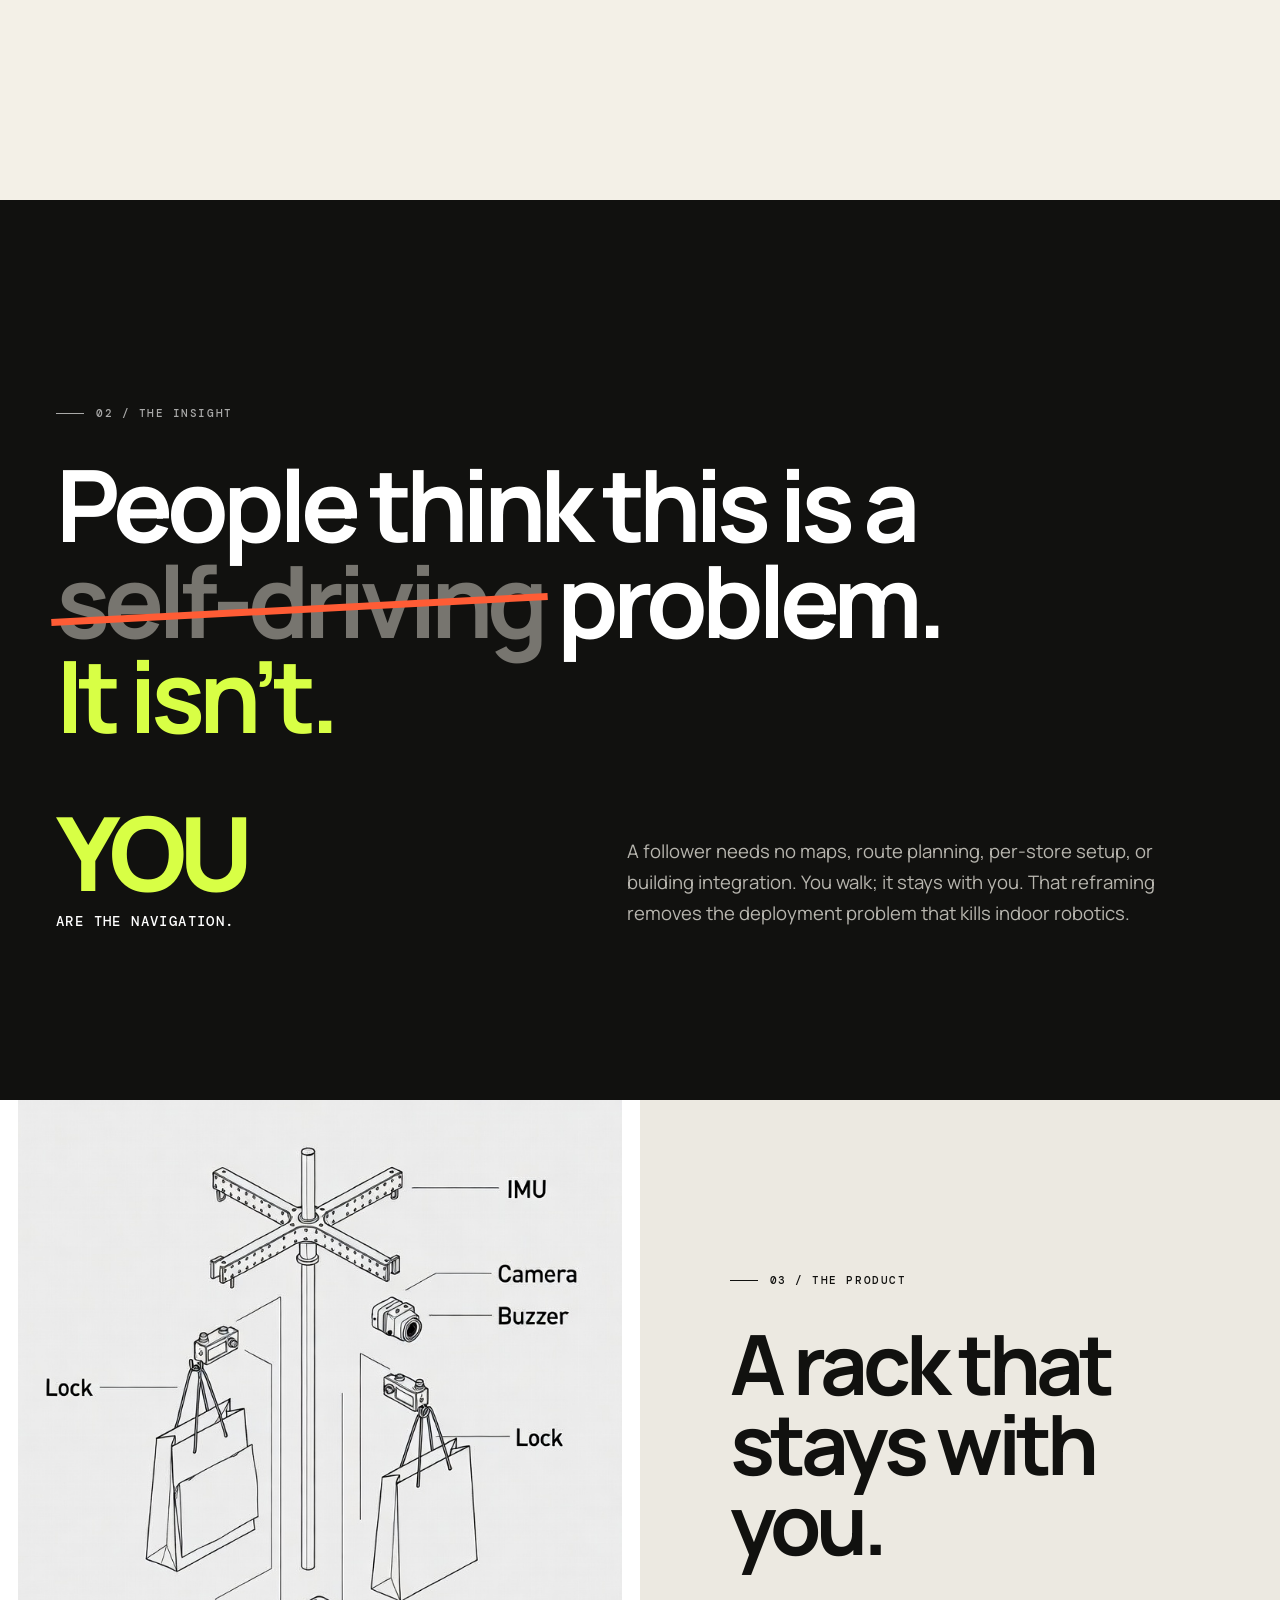
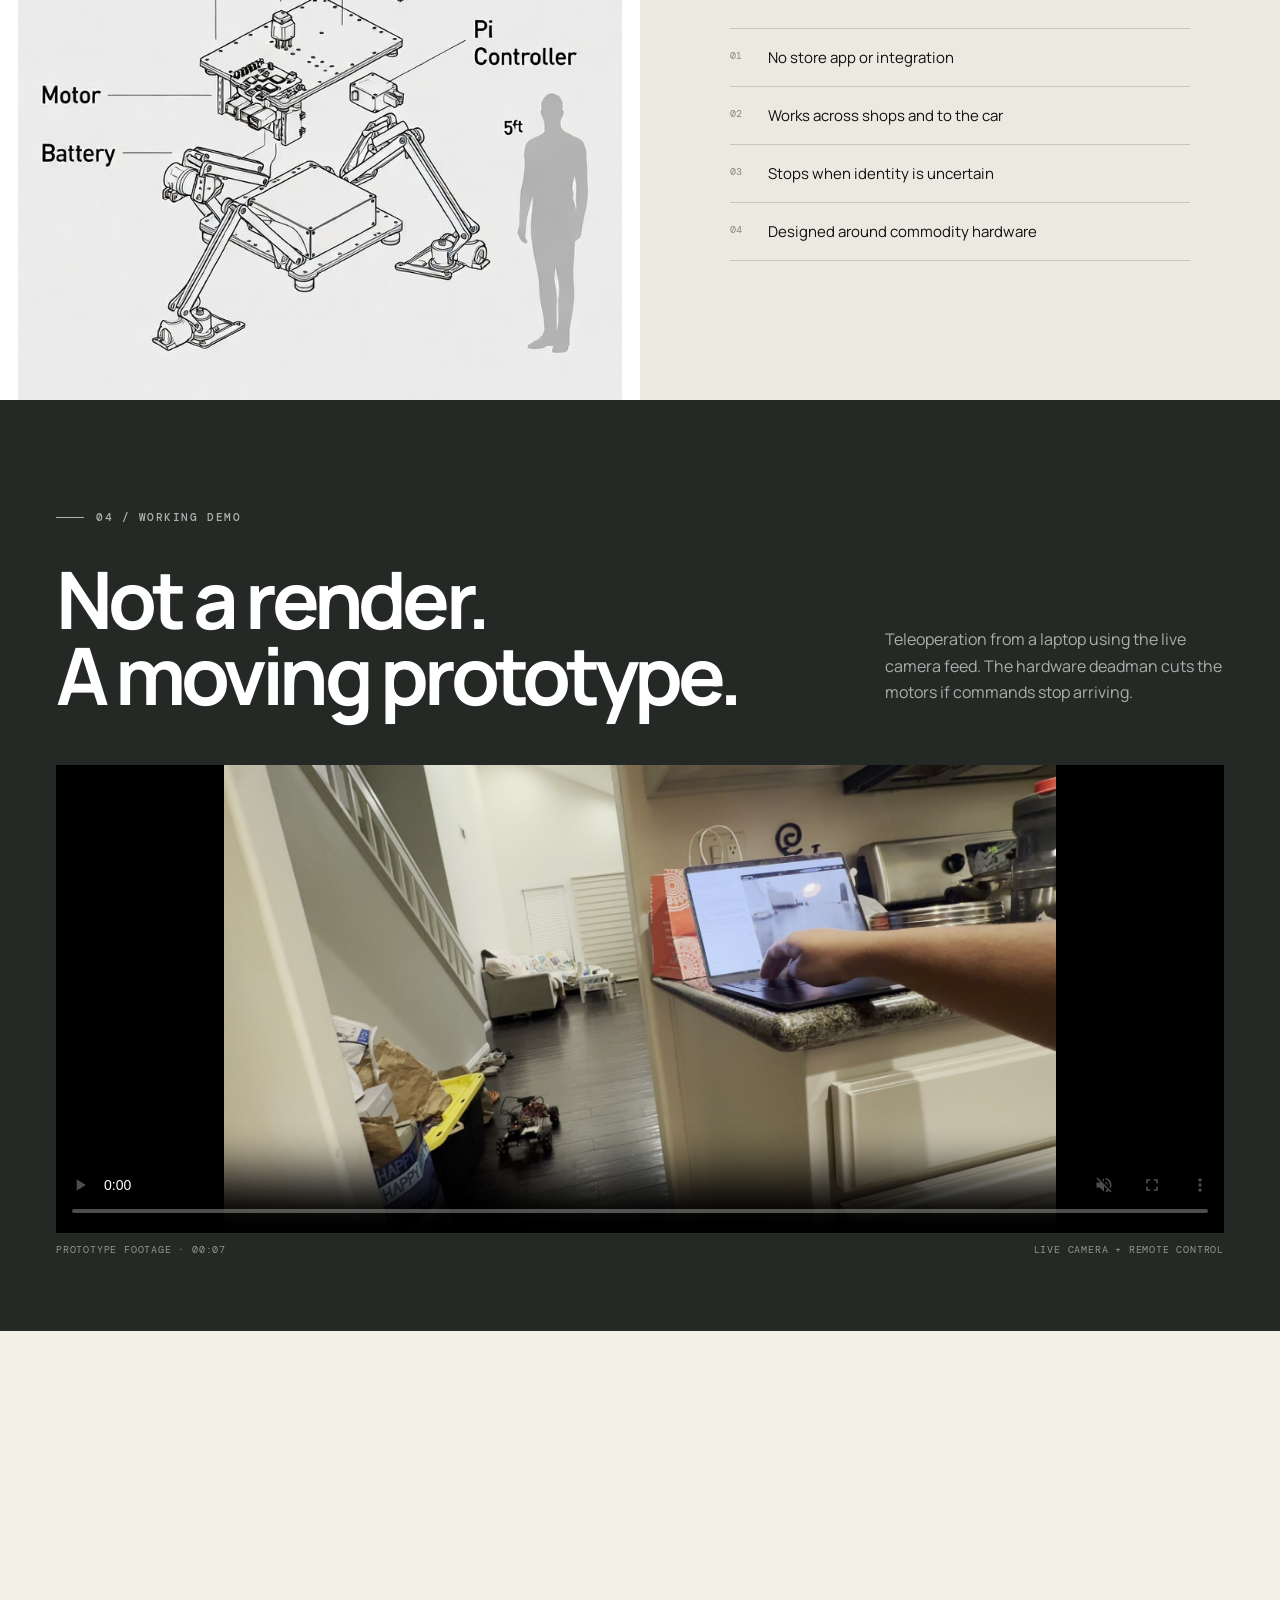
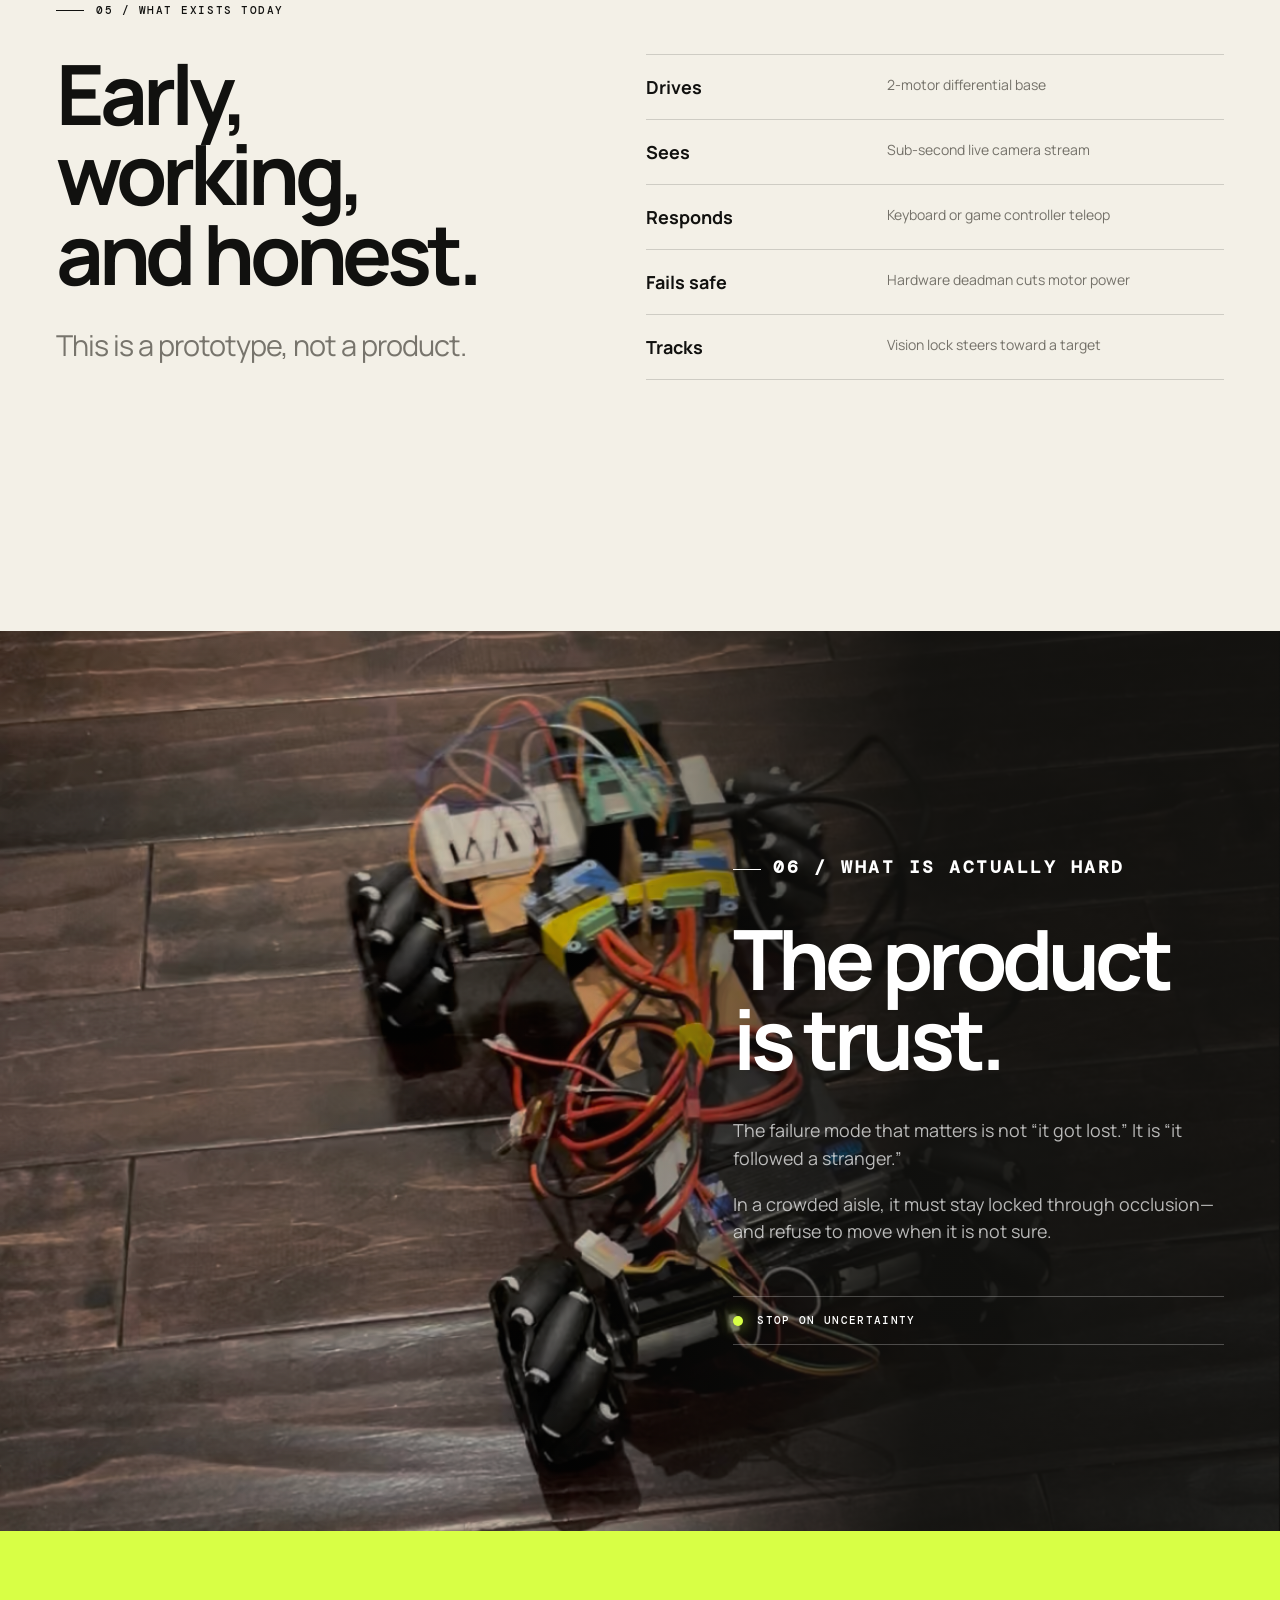
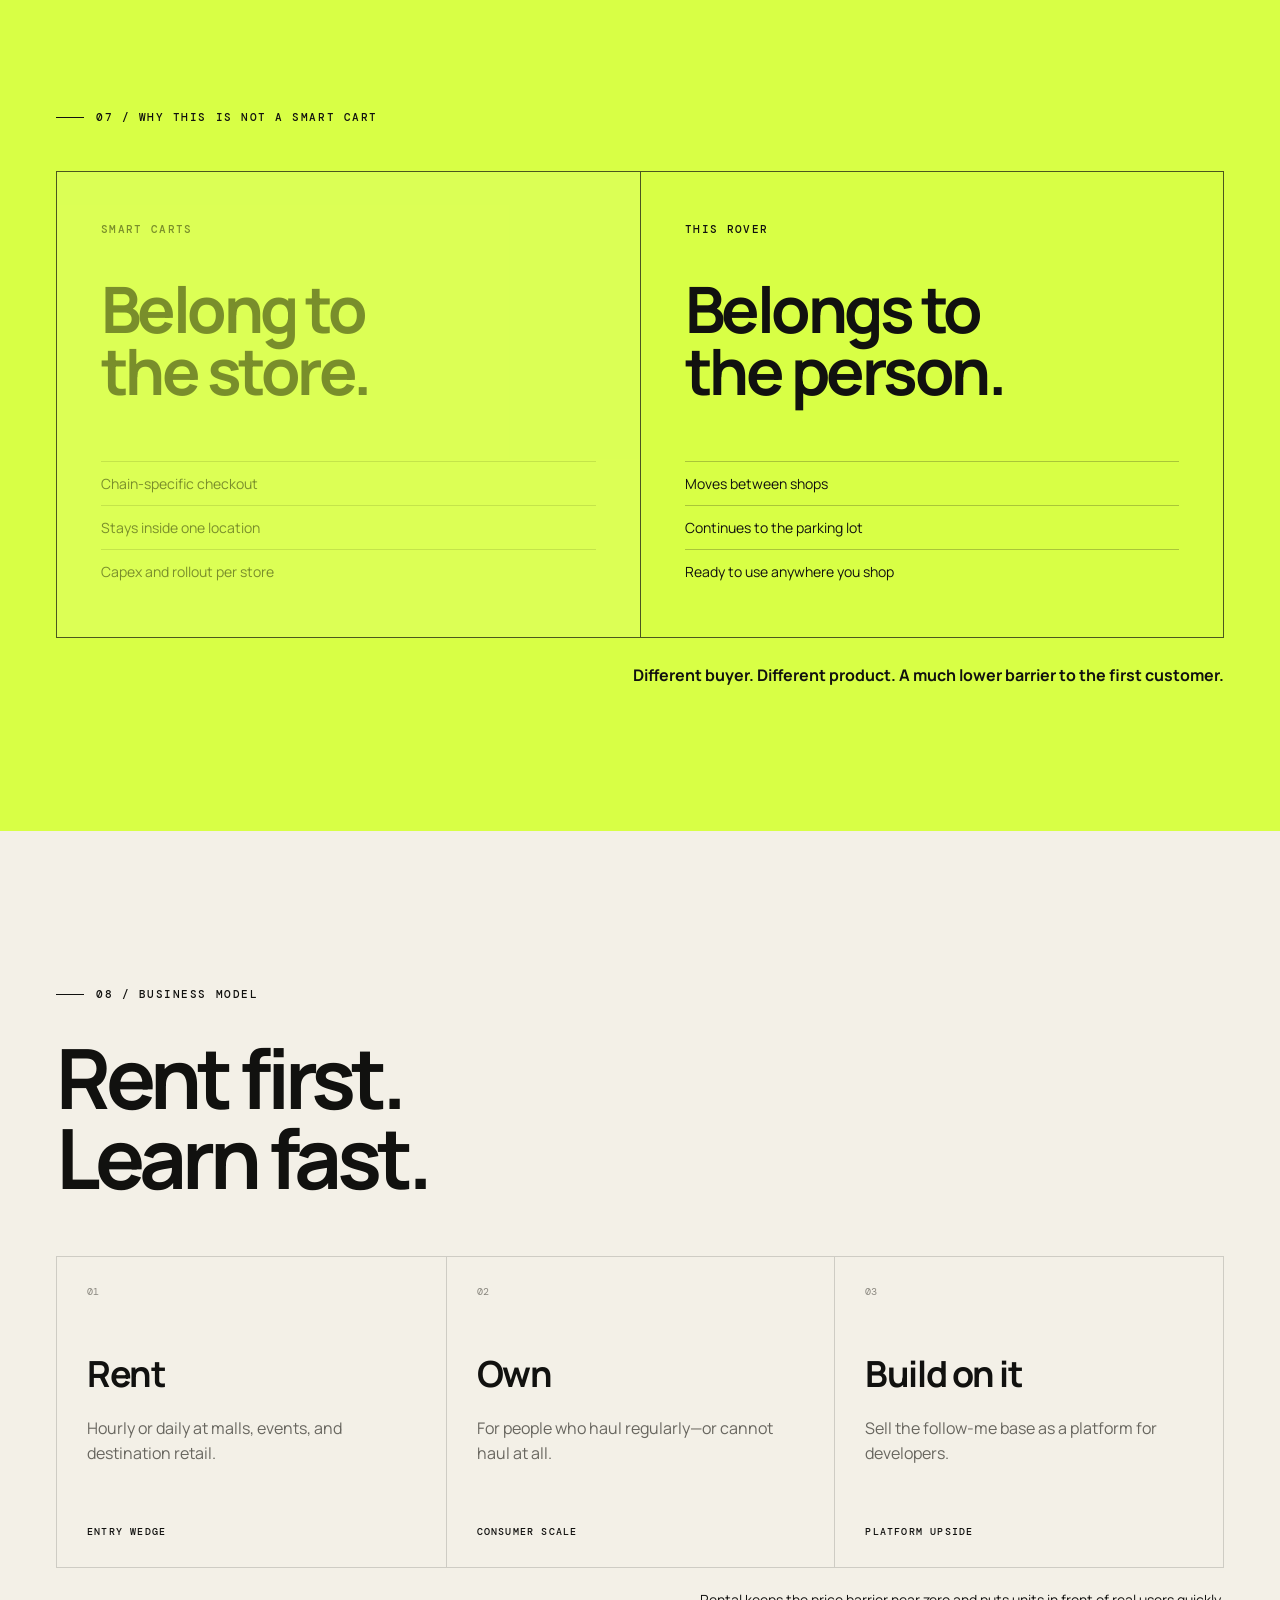
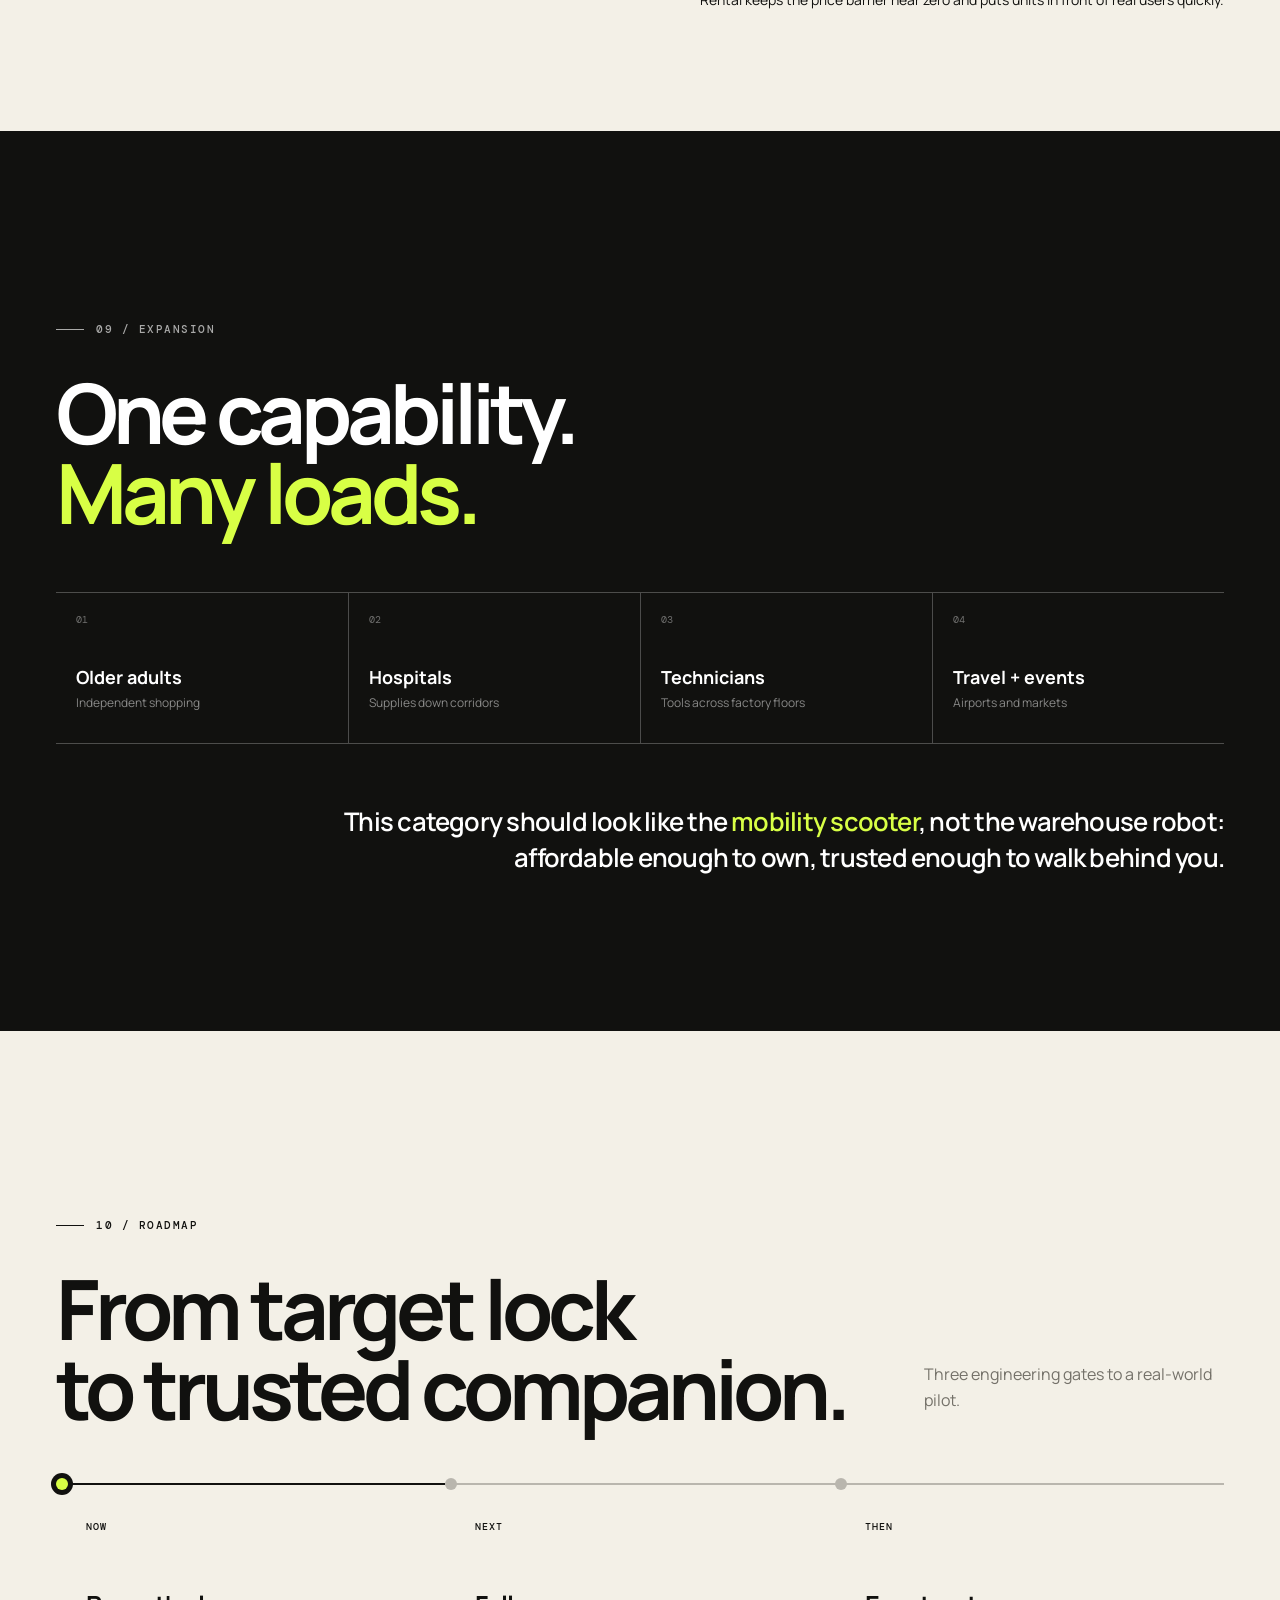
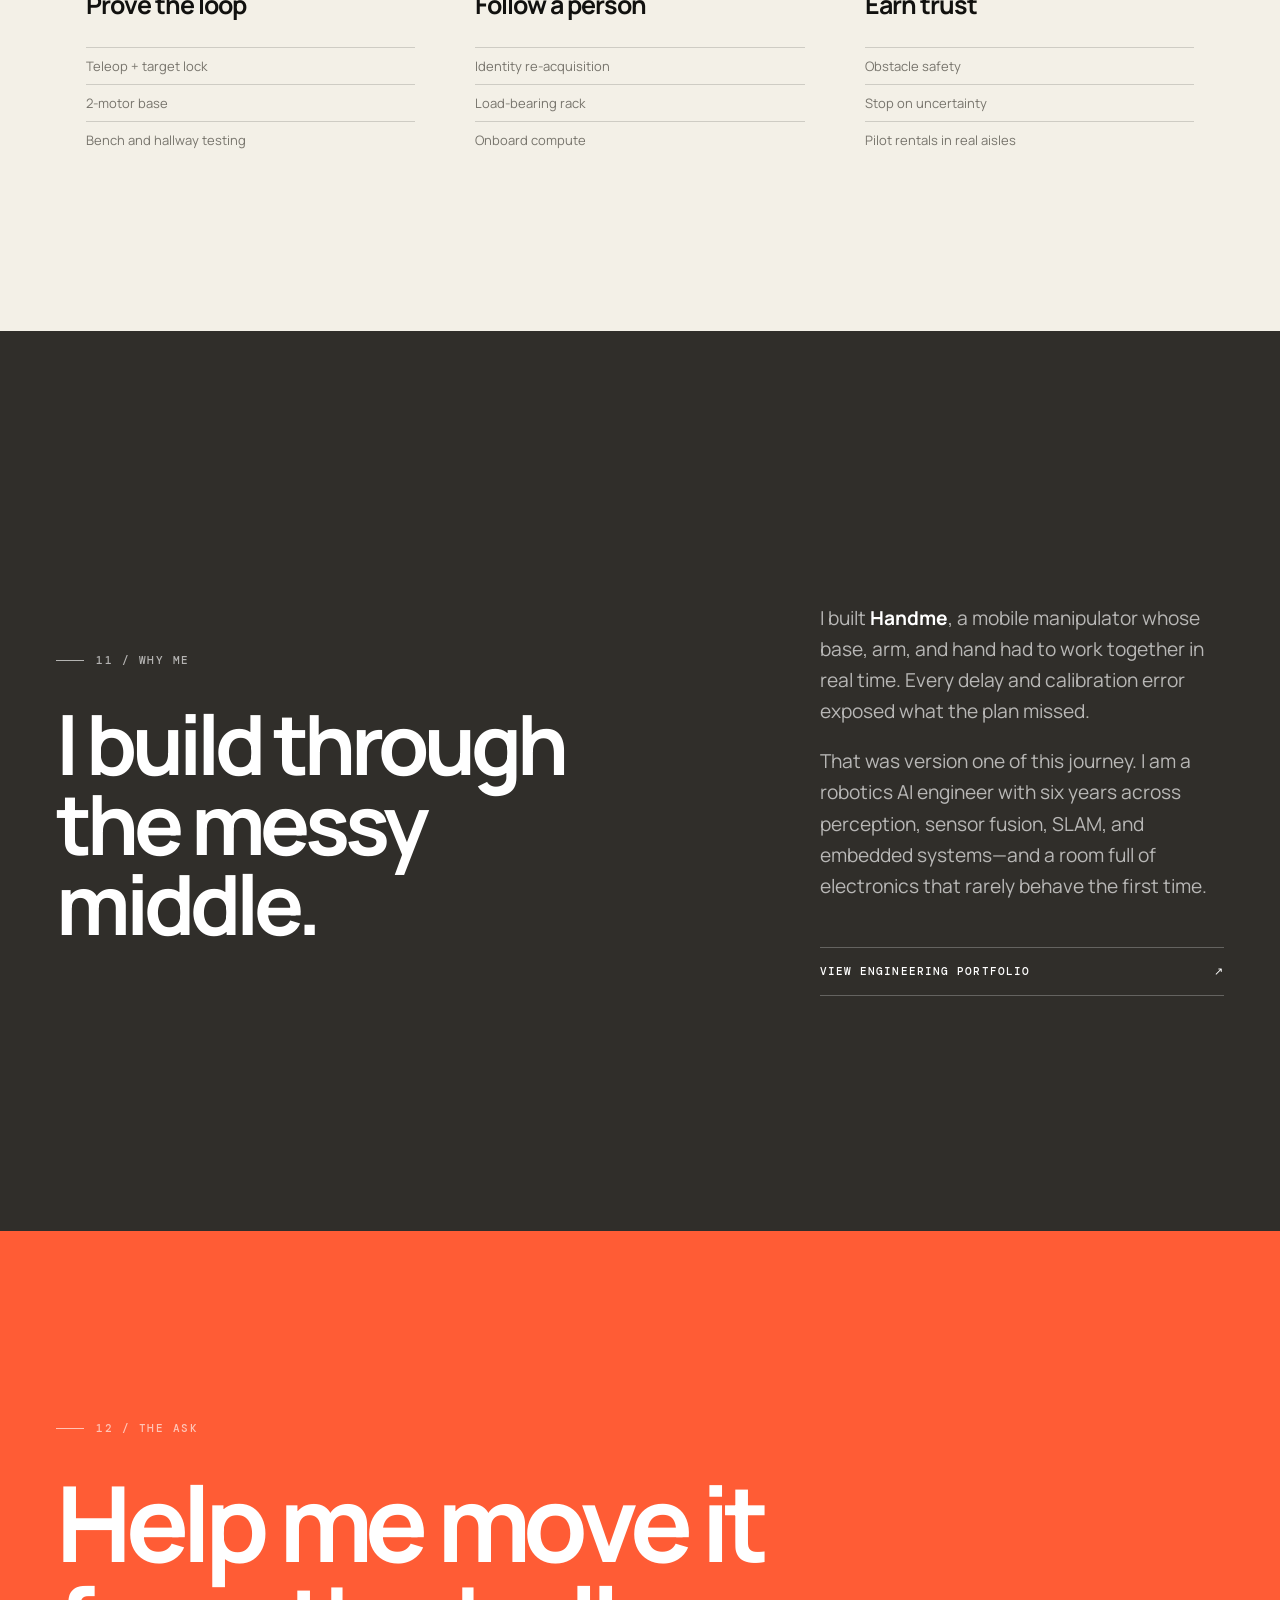
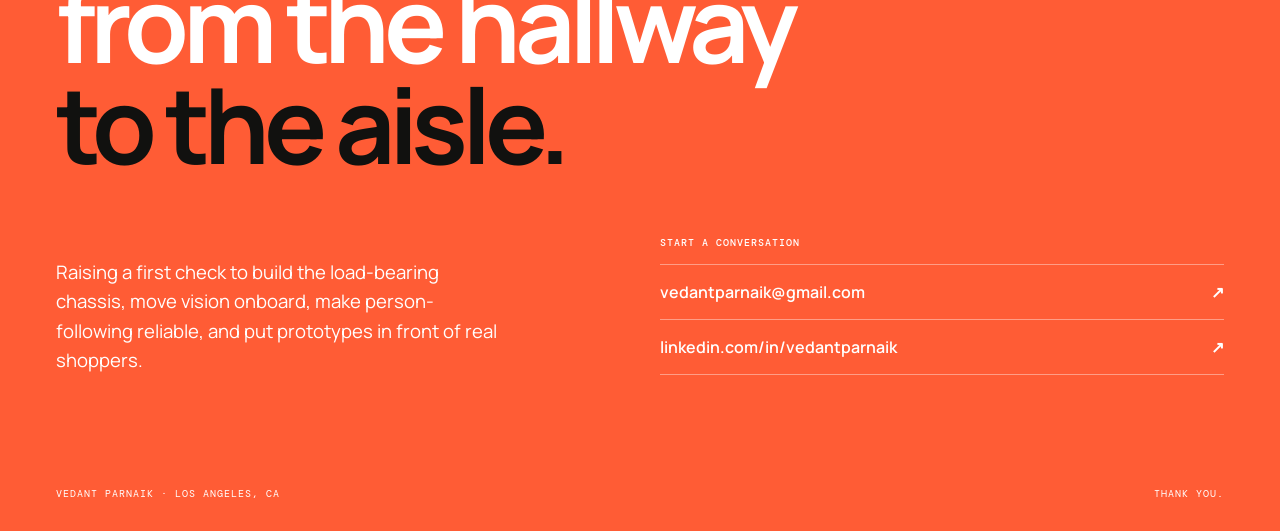
==== commit dcf2d2eb: "Fix pitch deck asset paths so media loads on case-sensitive hosting" ====
--- a/pitchdeck/index.html
+++ b/pitchdeck/index.html
@@ -8,7 +8,7 @@
   <meta property="og:title" content="The Follow-Me Rover — Vedant Parnaik">
   <meta property="og:description" content="You walk. It follows. Your hands are free.">
   <meta property="og:type" content="website">
-  <meta property="og:image" content="https://vedantparnaik.com/PITCHDECK/image%202.jpg">
+  <meta property="og:image" content="https://vedantparnaik.com/pitchdeck/rover-hero.jpg">
   <title>The Follow-Me Rover — Vedant Parnaik</title>
   <link rel="preconnect" href="https://fonts.googleapis.com">
   <link rel="preconnect" href="https://fonts.gstatic.com" crossorigin>
@@ -23,7 +23,7 @@
     </a>
     <div class="topbar-meta">
       <span class="confidential">Pre-seed · 2026</span>
-      <a href="mailto:vedantparnaik@gmail.com">vedantparnaik@gmail.com</a>
+      <a href="https://vedantparnaik.com" target="_blank" rel="noreferrer">Engineering portfolio ↗</a>
     </div>
   </header>
 
@@ -36,7 +36,7 @@
   <main>
     <section class="slide hero" id="title" data-slide="00">
       <div class="hero-media">
-        <img src="../PITCHDECK/image%202.jpg" alt="Concept of a personal rover carrying shopping bags outside a mall">
+        <img src="rover-hero.jpg" alt="">
       </div>
       <div class="hero-scrim"></div>
       <div class="slide-inner hero-inner">
@@ -81,7 +81,7 @@
 
     <section class="slide image-slide" id="product" data-slide="03">
       <div class="product-image">
-        <img src="../PITCHDECK/IMAGE%201.jpg" alt="Exploded product concept showing bag rack, camera, controller, motors, and battery">
+        <img src="product-concept.jpg" alt="Exploded product concept showing bag rack, camera, controller, motors, and battery">
       </div>
       <div class="slide-inner product-copy">
         <p class="eyebrow">03 / The product</p>
@@ -102,8 +102,8 @@
           <p>Teleoperation from a laptop using the live camera feed. The hardware deadman cuts the motors if commands stop arriving.</p>
         </div>
         <figure class="video-frame">
-          <video controls muted playsinline preload="metadata" poster="../PITCHDECK/demo-poster.jpg">
-            <source src="../PITCHDECK/demo.mp4" type="video/mp4">
+          <video controls muted playsinline preload="metadata" poster="demo-poster.jpg">
+            <source src="demo.mp4" type="video/mp4">
             Your browser does not support embedded video.
           </video>
           <figcaption><span>Prototype footage · 00:07</span><span>Live camera + remote control</span></figcaption>
@@ -132,7 +132,7 @@
 
     <section class="slide prototype" id="hard" data-slide="06">
       <div class="prototype-photo">
-        <img src="../PITCHDECK/car.png" alt="Current four-wheel rover prototype with exposed electronics">
+        <img src="prototype.png" alt="Current four-wheel rover prototype with exposed electronics">
       </div>
       <div class="slide-inner prototype-inner">
         <div class="prototype-card">
@@ -157,7 +157,7 @@
           <div class="compare-main">
             <span>This rover</span>
             <h3>Belongs to<br>the person.</h3>
-            <ul><li>Moves between shops</li><li>Continues to the parking lot</li><li>No permission to deploy</li></ul>
+            <ul><li>Moves between shops</li><li>Continues to the parking lot</li><li>Ready to use anywhere you shop</li></ul>
           </div>
         </div>
         <p class="bottom-line">Different buyer. Different product. A much lower barrier to the first customer.</p>
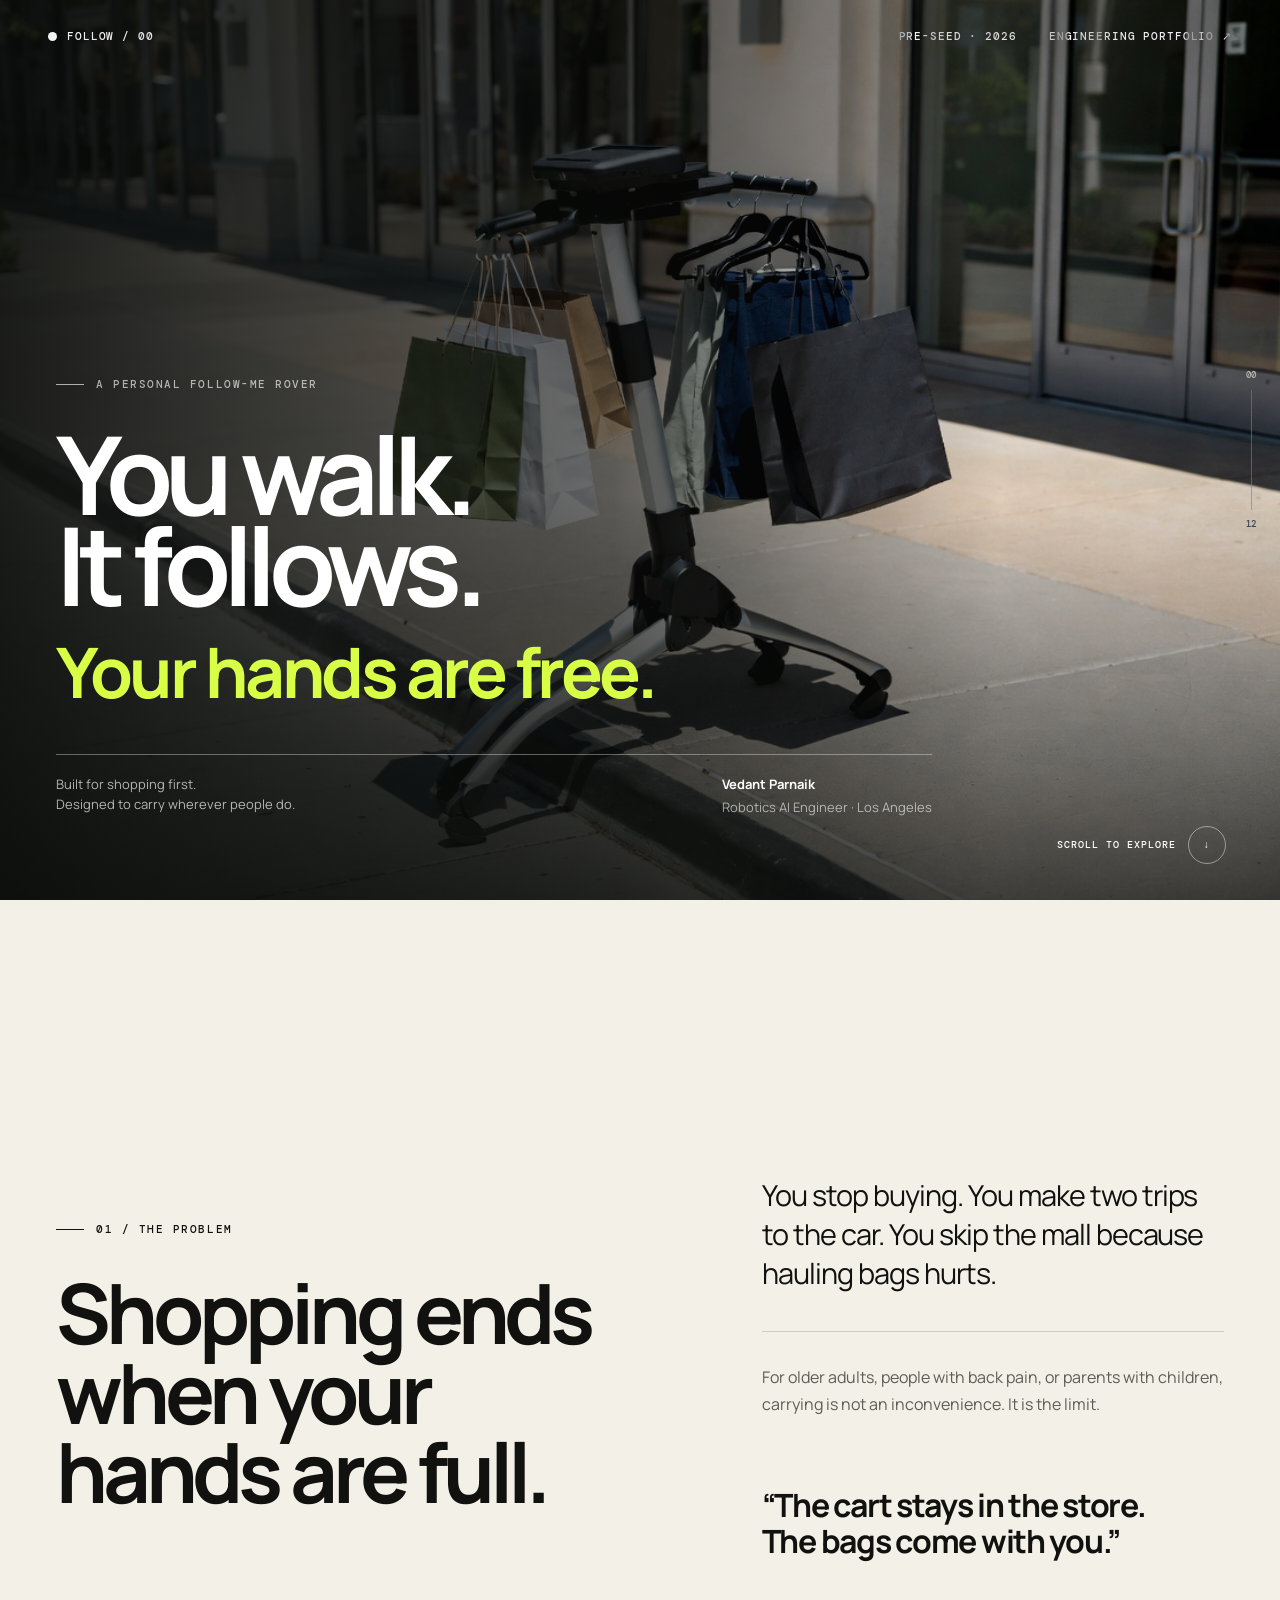
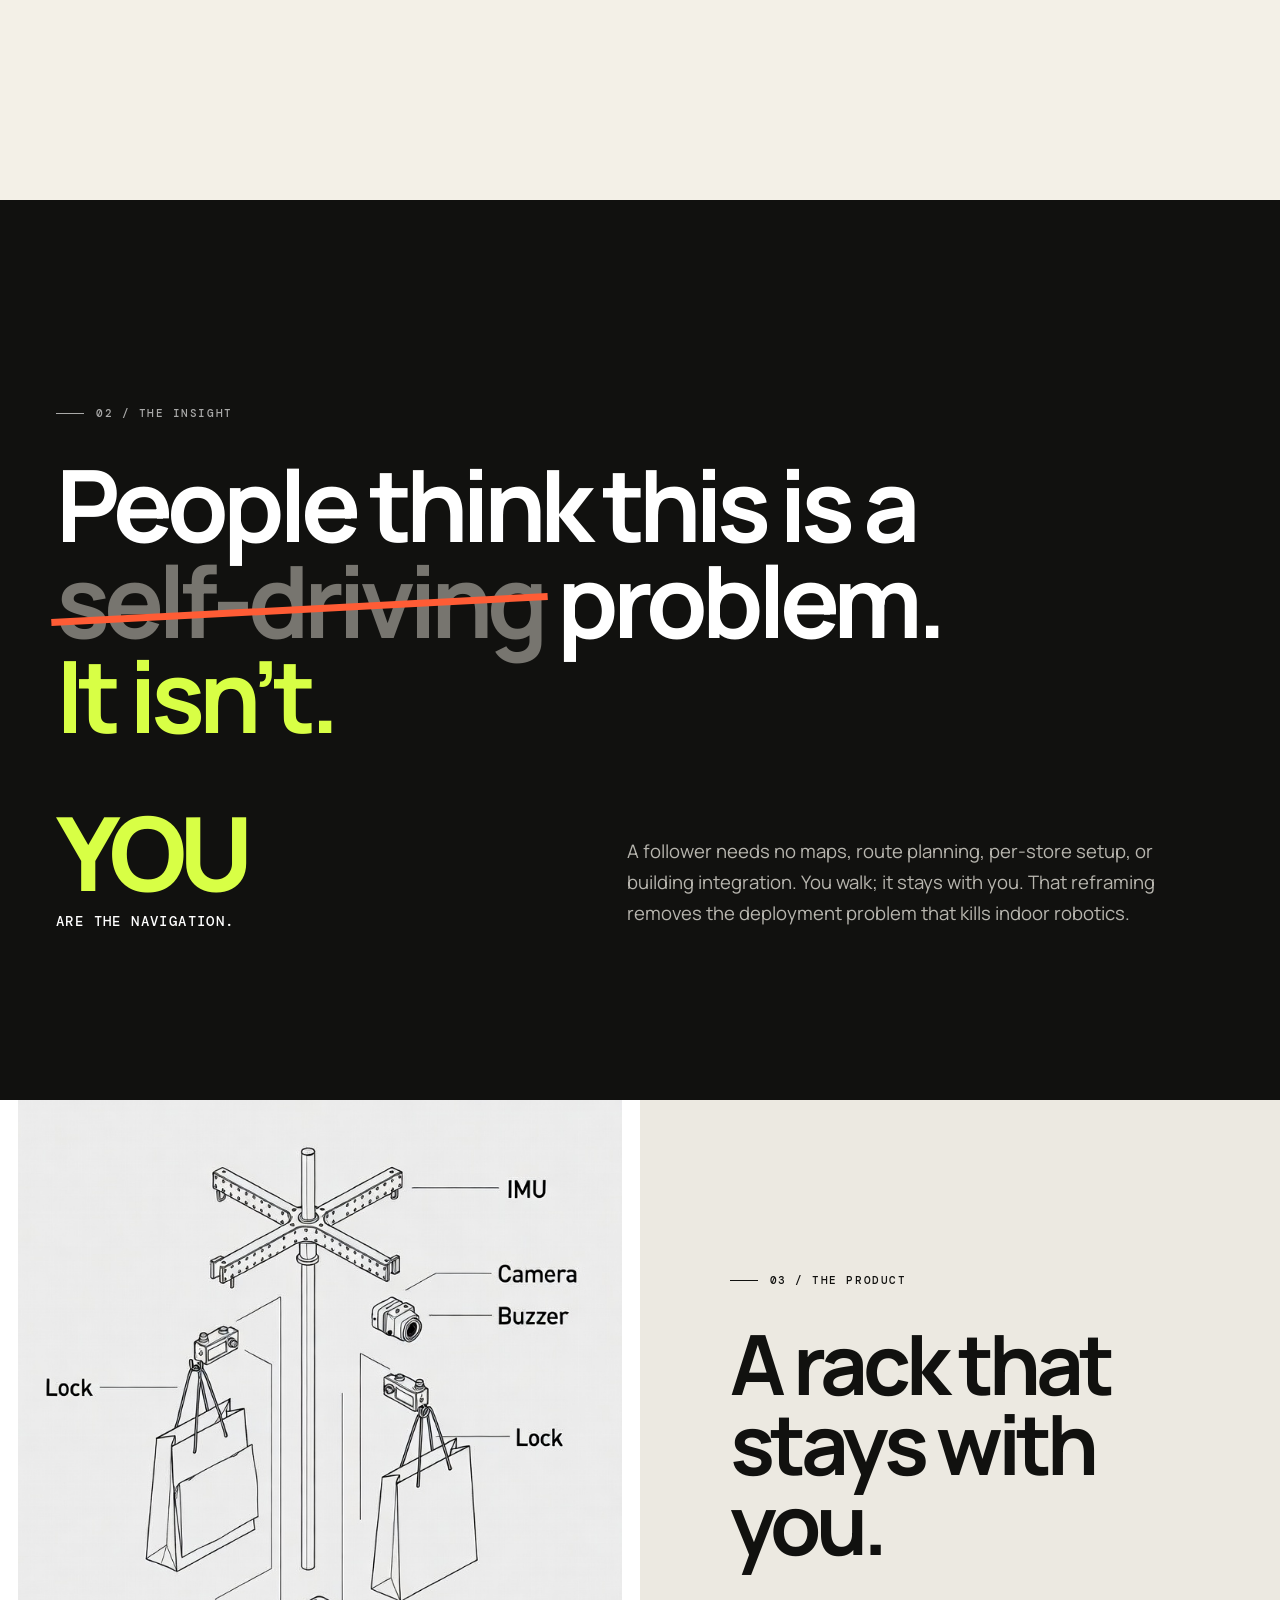
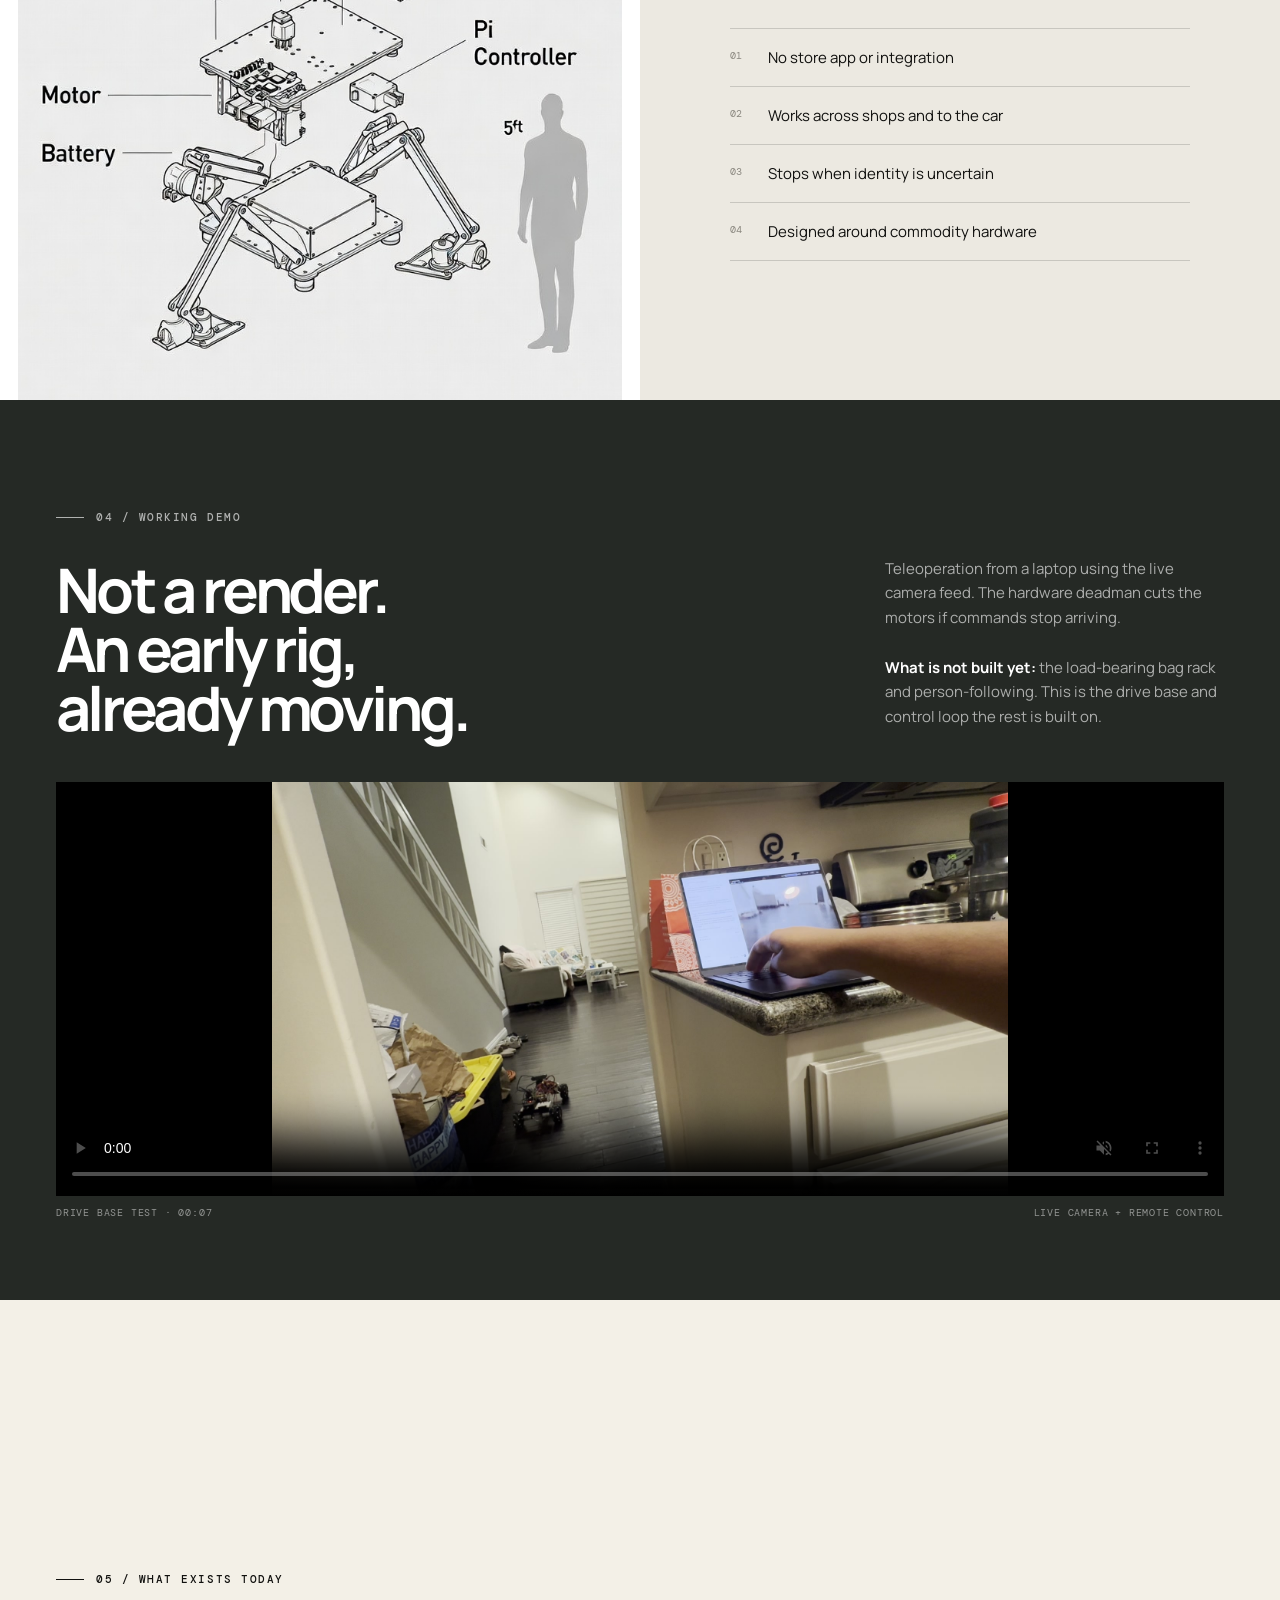
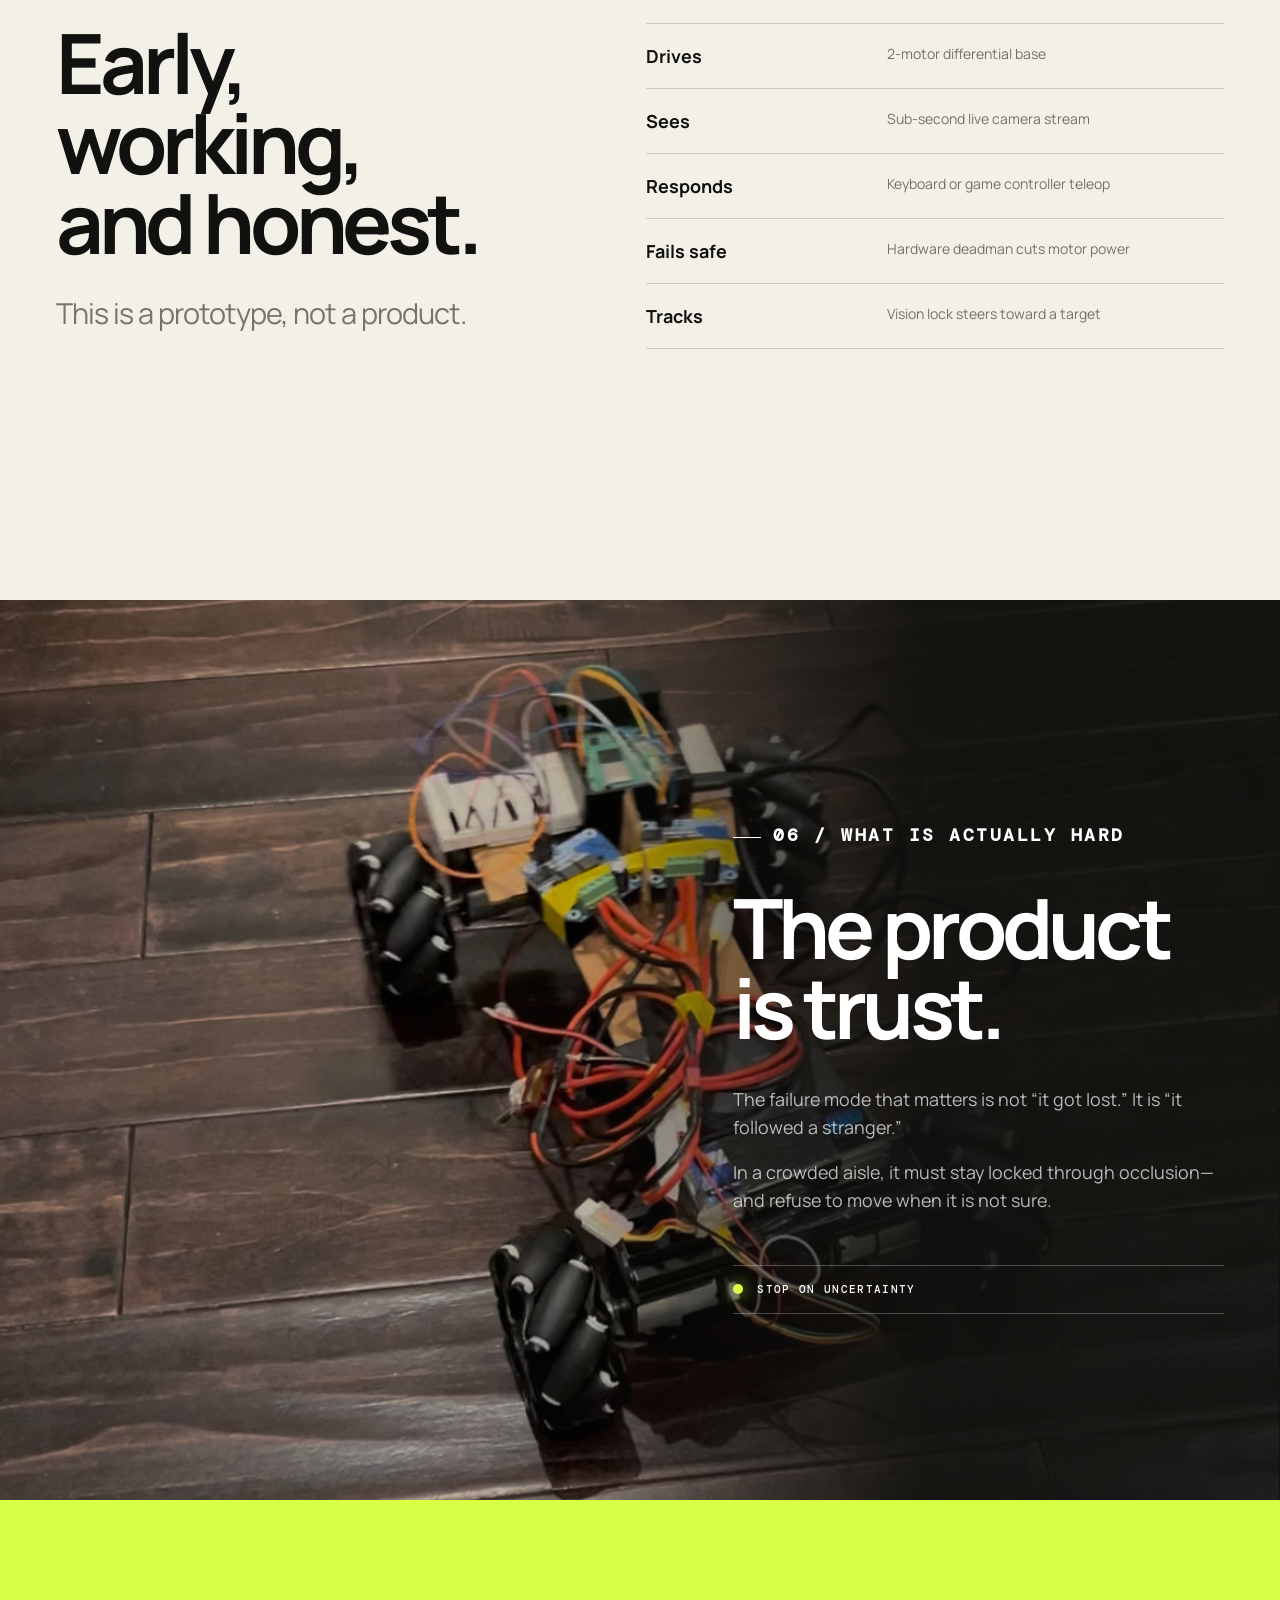
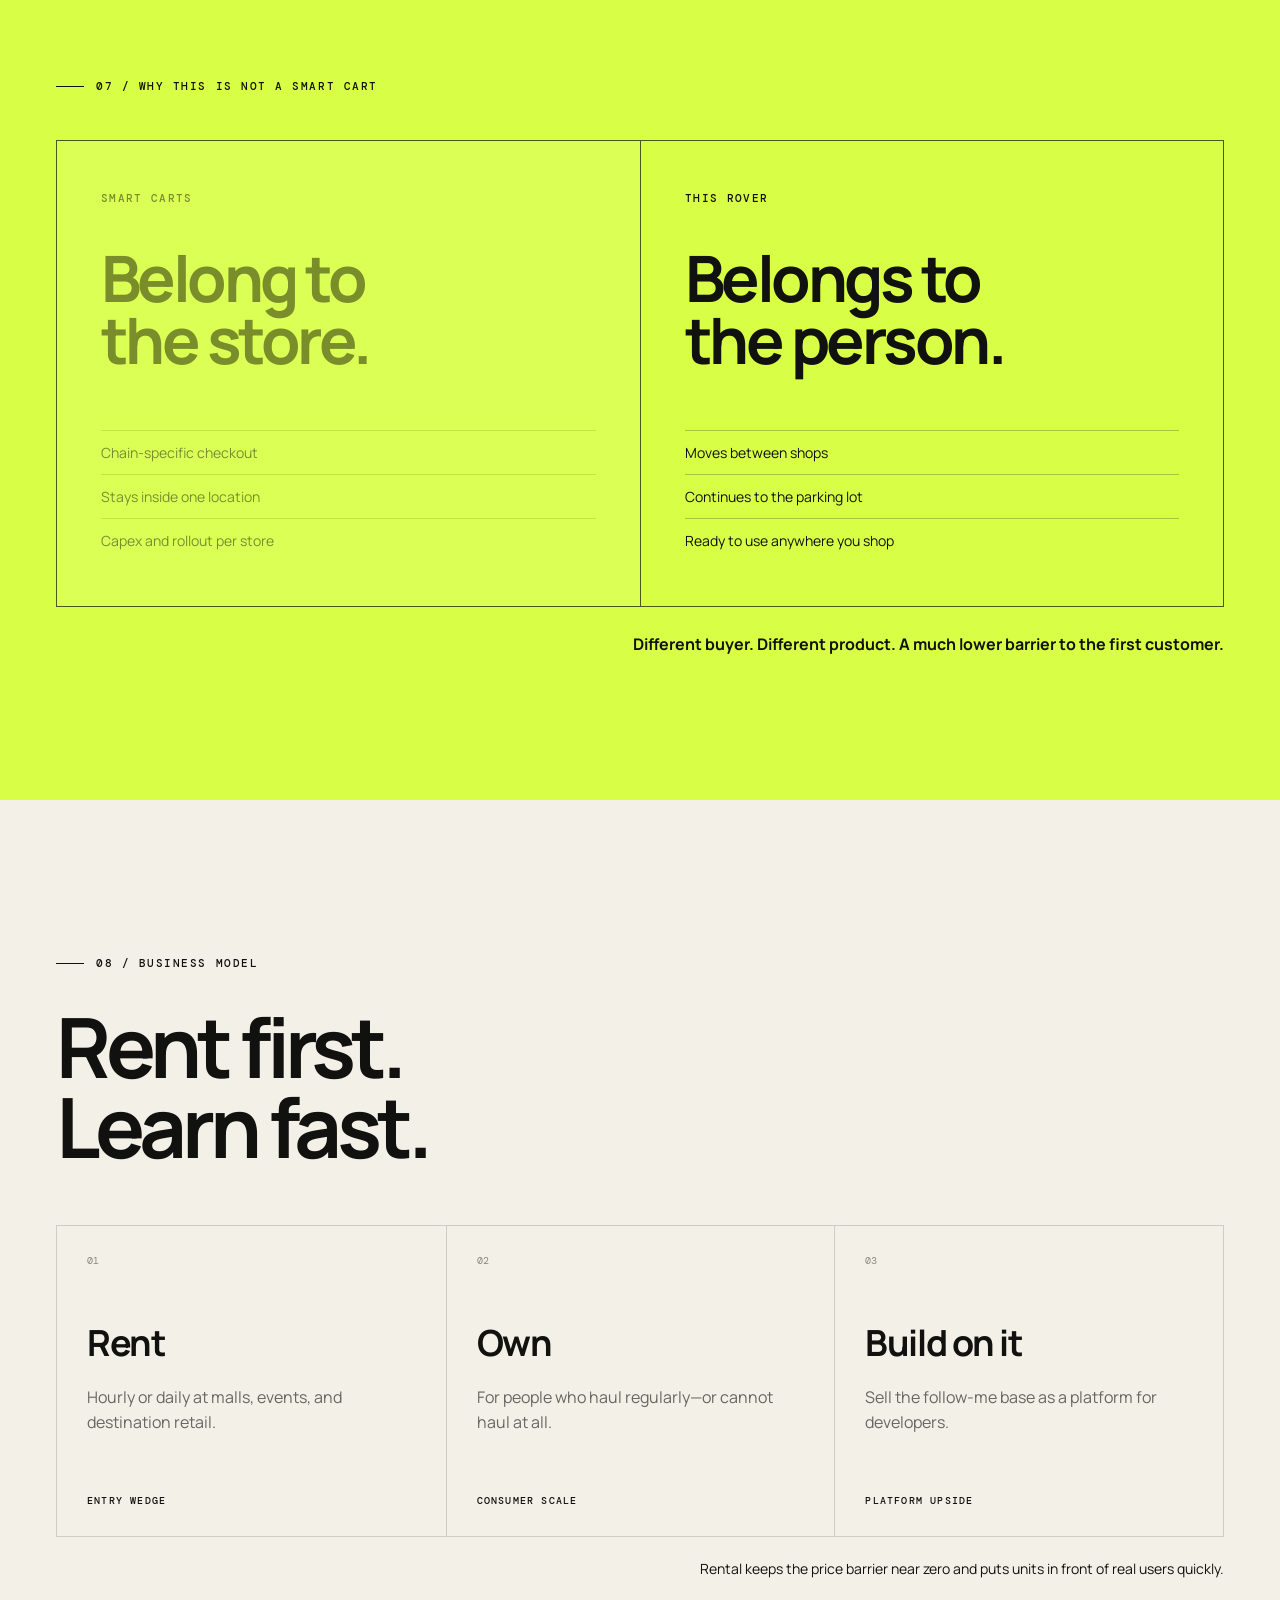
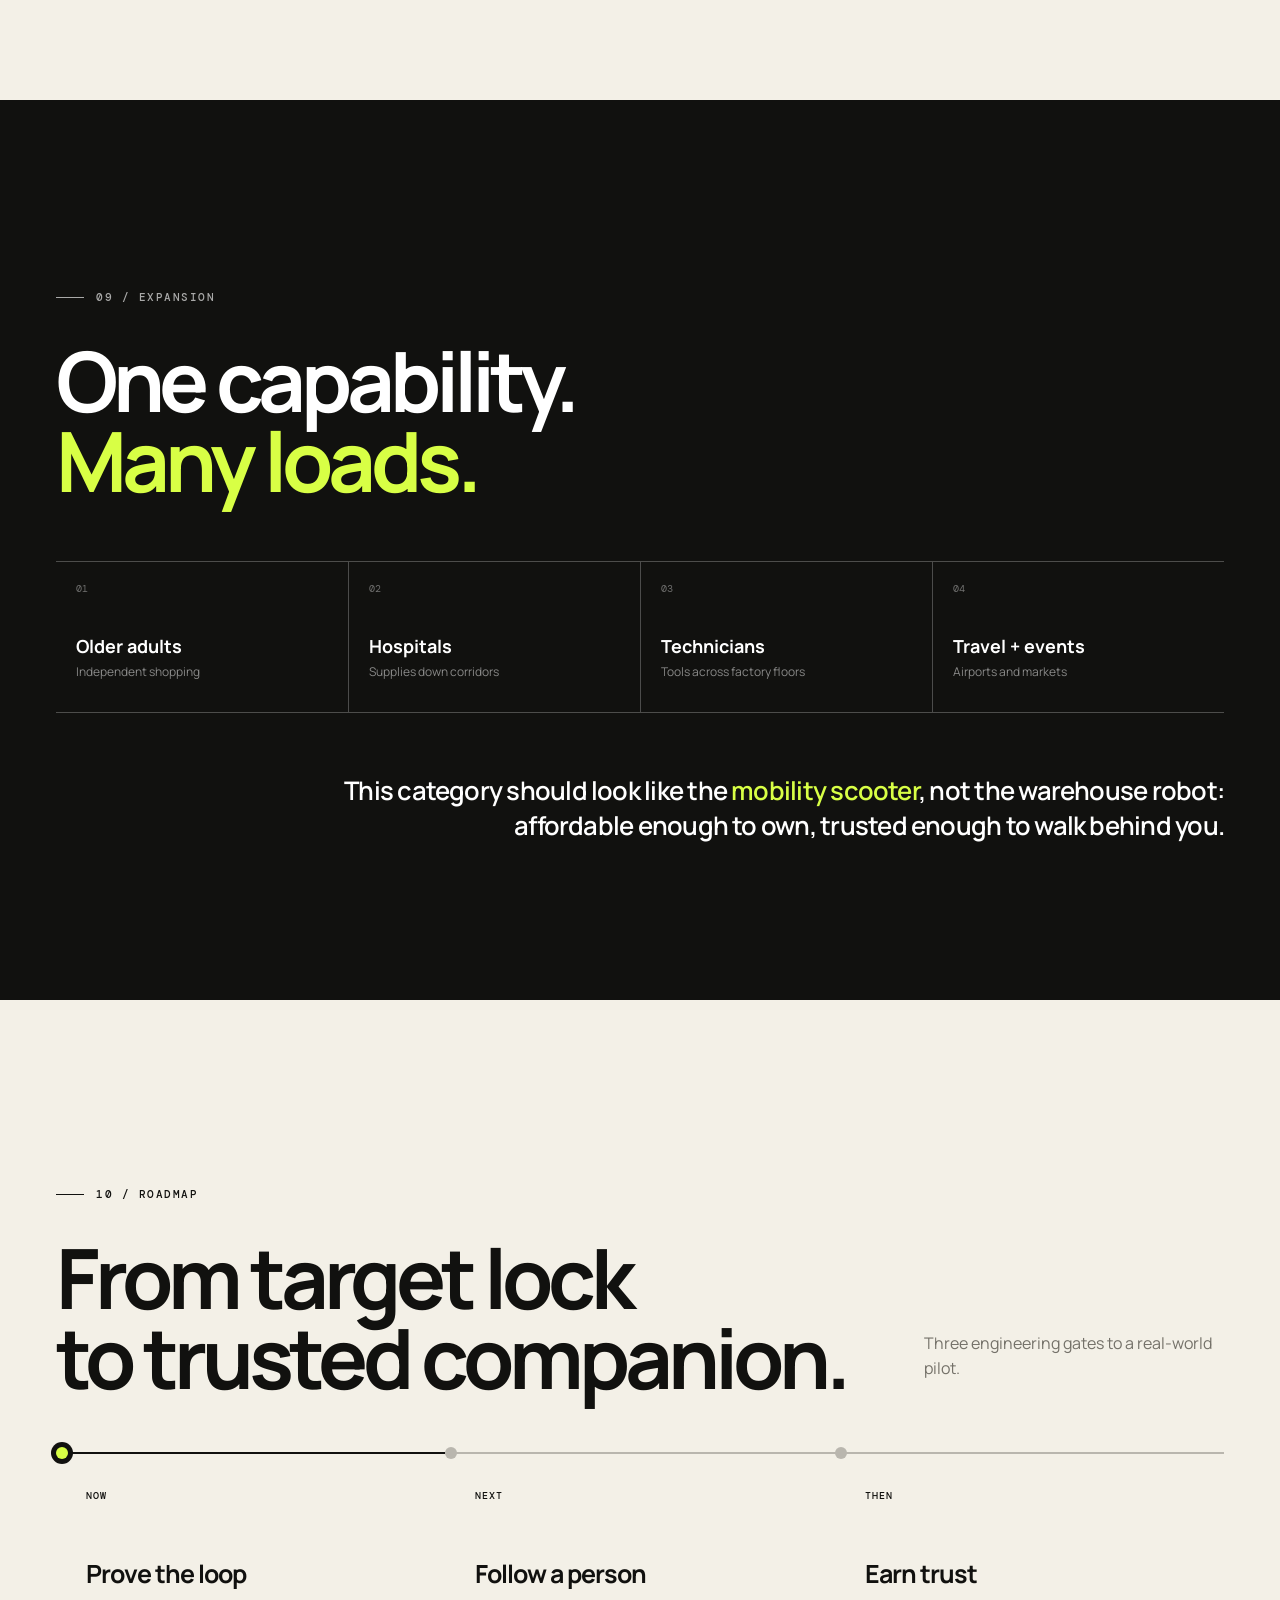
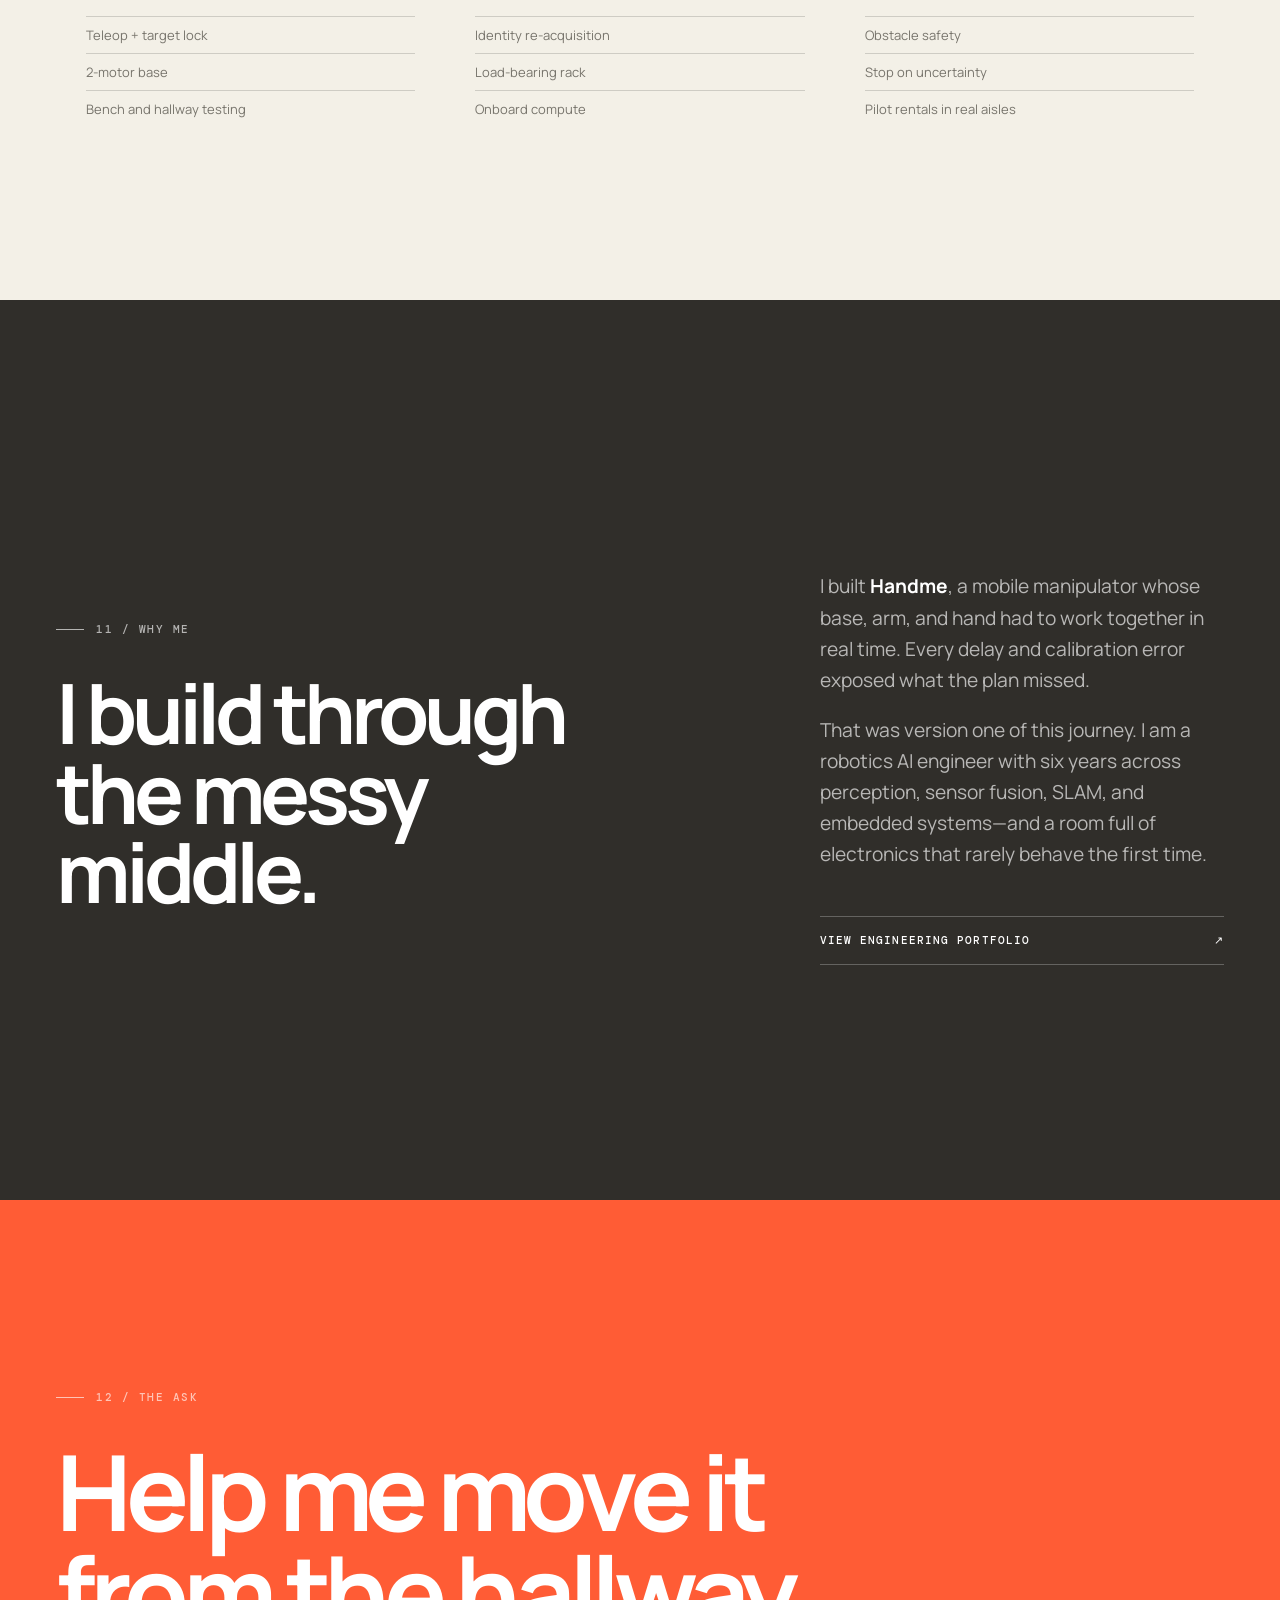
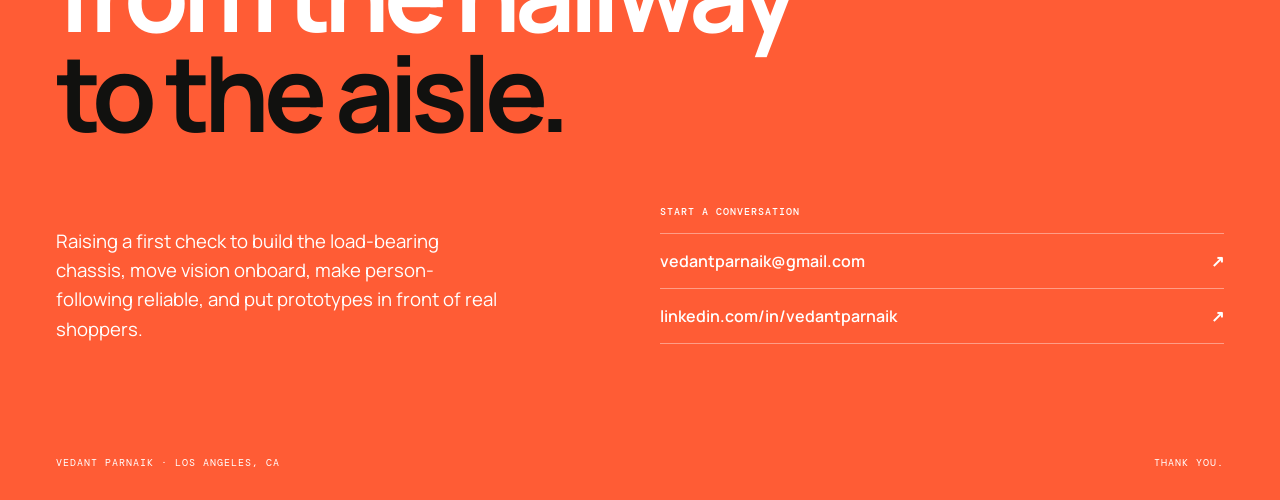
==== commit 63b37952: "Reframe demo slide to reflect partially built prototype" ====
--- a/pitchdeck/index.html
+++ b/pitchdeck/index.html
@@ -98,15 +98,15 @@
     <section class="slide demo" id="demo" data-slide="04">
       <div class="slide-inner">
         <div class="section-heading">
-          <div><p class="eyebrow light">04 / Working demo</p><h2>Not a render.<br>A moving prototype.</h2></div>
-          <p>Teleoperation from a laptop using the live camera feed. The hardware deadman cuts the motors if commands stop arriving.</p>
+          <div><p class="eyebrow light">04 / Working demo</p><h2>Not a render.<br>An early rig,<br>already moving.</h2></div>
+          <p>Teleoperation from a laptop using the live camera feed. The hardware deadman cuts the motors if commands stop arriving.<br><br><strong>What is not built yet:</strong> the load-bearing bag rack and person-following. This is the drive base and control loop the rest is built on.</p>
         </div>
         <figure class="video-frame">
           <video controls muted playsinline preload="metadata" poster="demo-poster.jpg">
             <source src="demo.mp4" type="video/mp4">
             Your browser does not support embedded video.
           </video>
-          <figcaption><span>Prototype footage · 00:07</span><span>Live camera + remote control</span></figcaption>
+          <figcaption><span>Drive base test · 00:07</span><span>Live camera + remote control</span></figcaption>
         </figure>
       </div>
     </section>
--- a/pitchdeck/styles.css
+++ b/pitchdeck/styles.css
@@ -134,10 +134,11 @@
 .demo { color: #fff; background: #252925; }
 .demo .slide-inner { justify-content: flex-start; }
 .section-heading { display: grid; grid-template-columns: 1.5fr .7fr; gap: 8vw; align-items: end; }
-.section-heading h2 { max-width: 800px; font-size: clamp(48px, 6.2vw, 92px); }
-.section-heading > p { max-width: 450px; margin: 0 0 8px; color: rgba(255,255,255,.62); line-height: 1.65; }
-.video-frame { margin: 52px 0 0; }
-.video-frame video { max-height: 52vh; background: #000; object-fit: contain; }
+.section-heading h2 { max-width: 800px; font-size: clamp(42px, 4.8vw, 74px); }
+.section-heading > p { max-width: 450px; margin: 0 0 8px; color: rgba(255,255,255,.62); font-size: 15px; line-height: 1.65; }
+.section-heading > p strong { color: #fff; }
+.video-frame { margin: 44px 0 0; }
+.video-frame video { max-height: 46vh; background: #000; object-fit: contain; }
 .video-frame figcaption { padding-top: 12px; display: flex; justify-content: space-between; color: rgba(255,255,255,.5); font: 400 10px/1 var(--mono); text-transform: uppercase; letter-spacing: .08em; }
 
 /* Built */
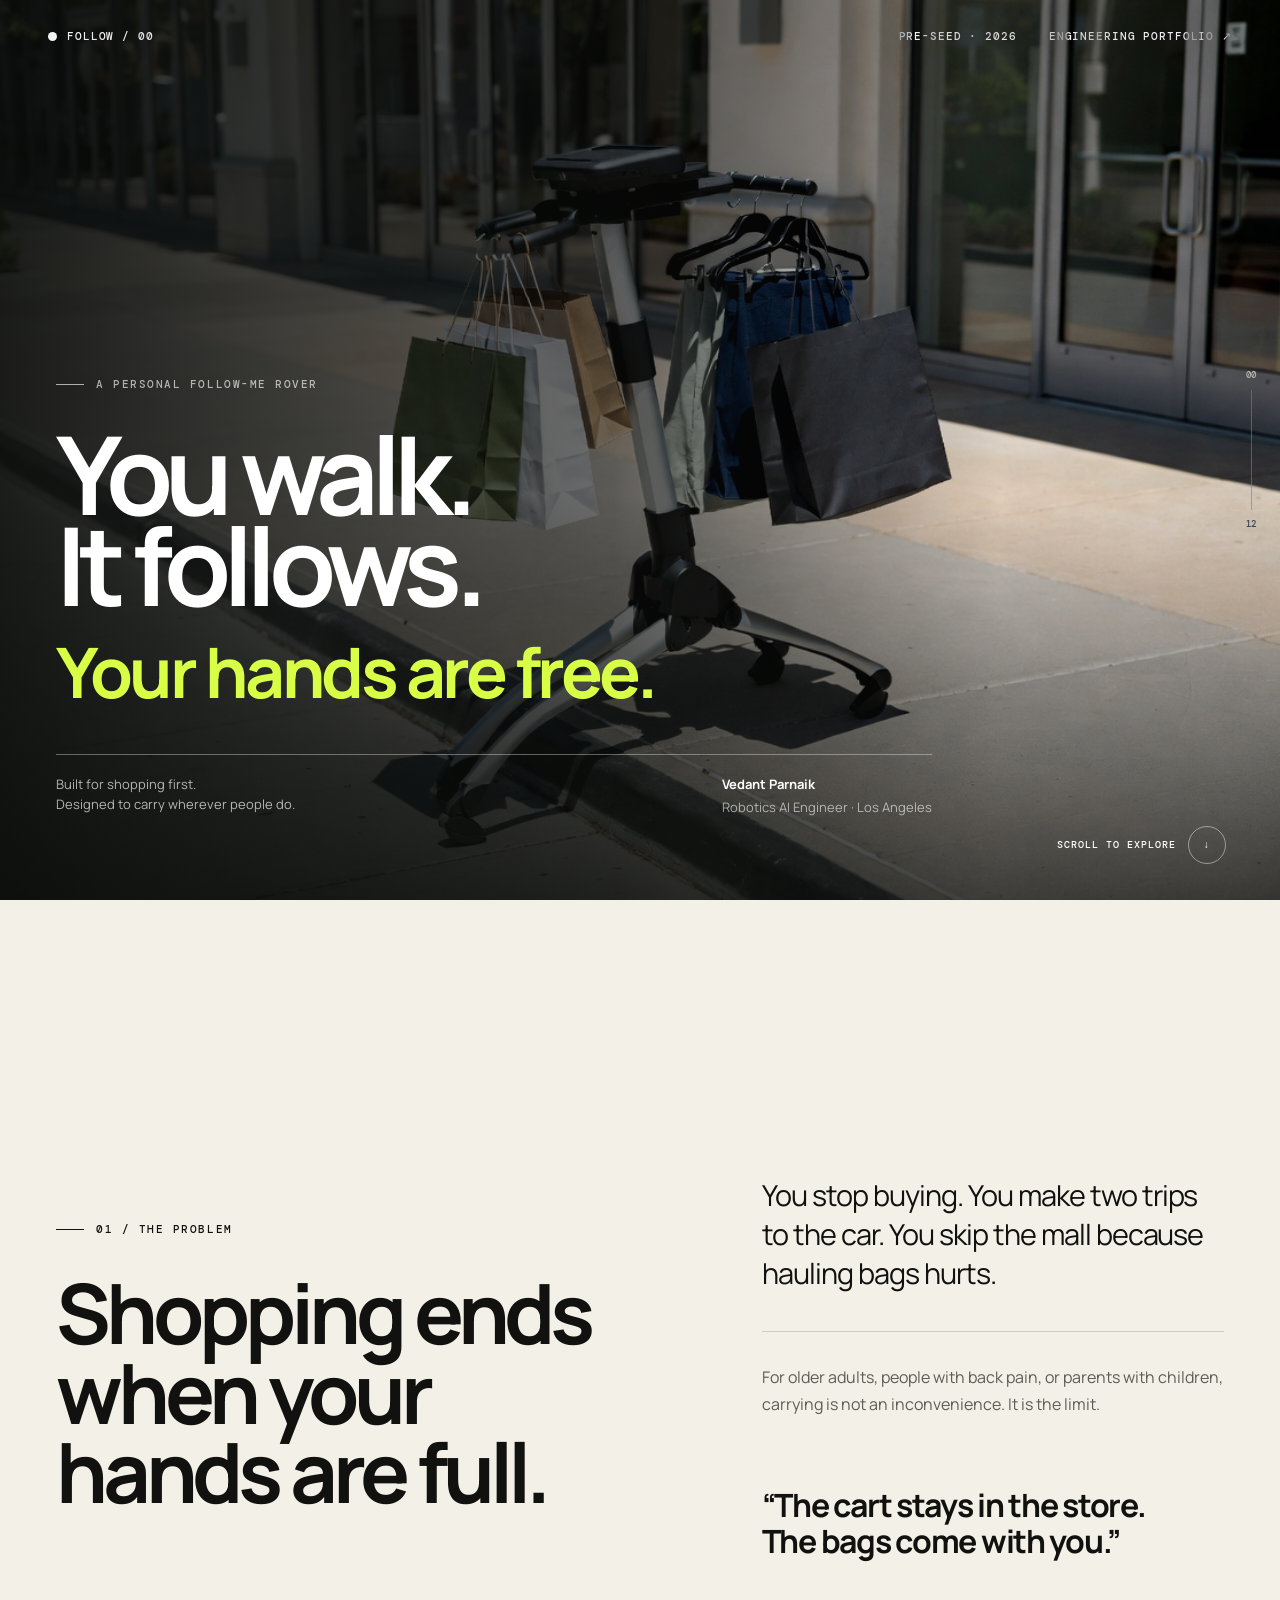
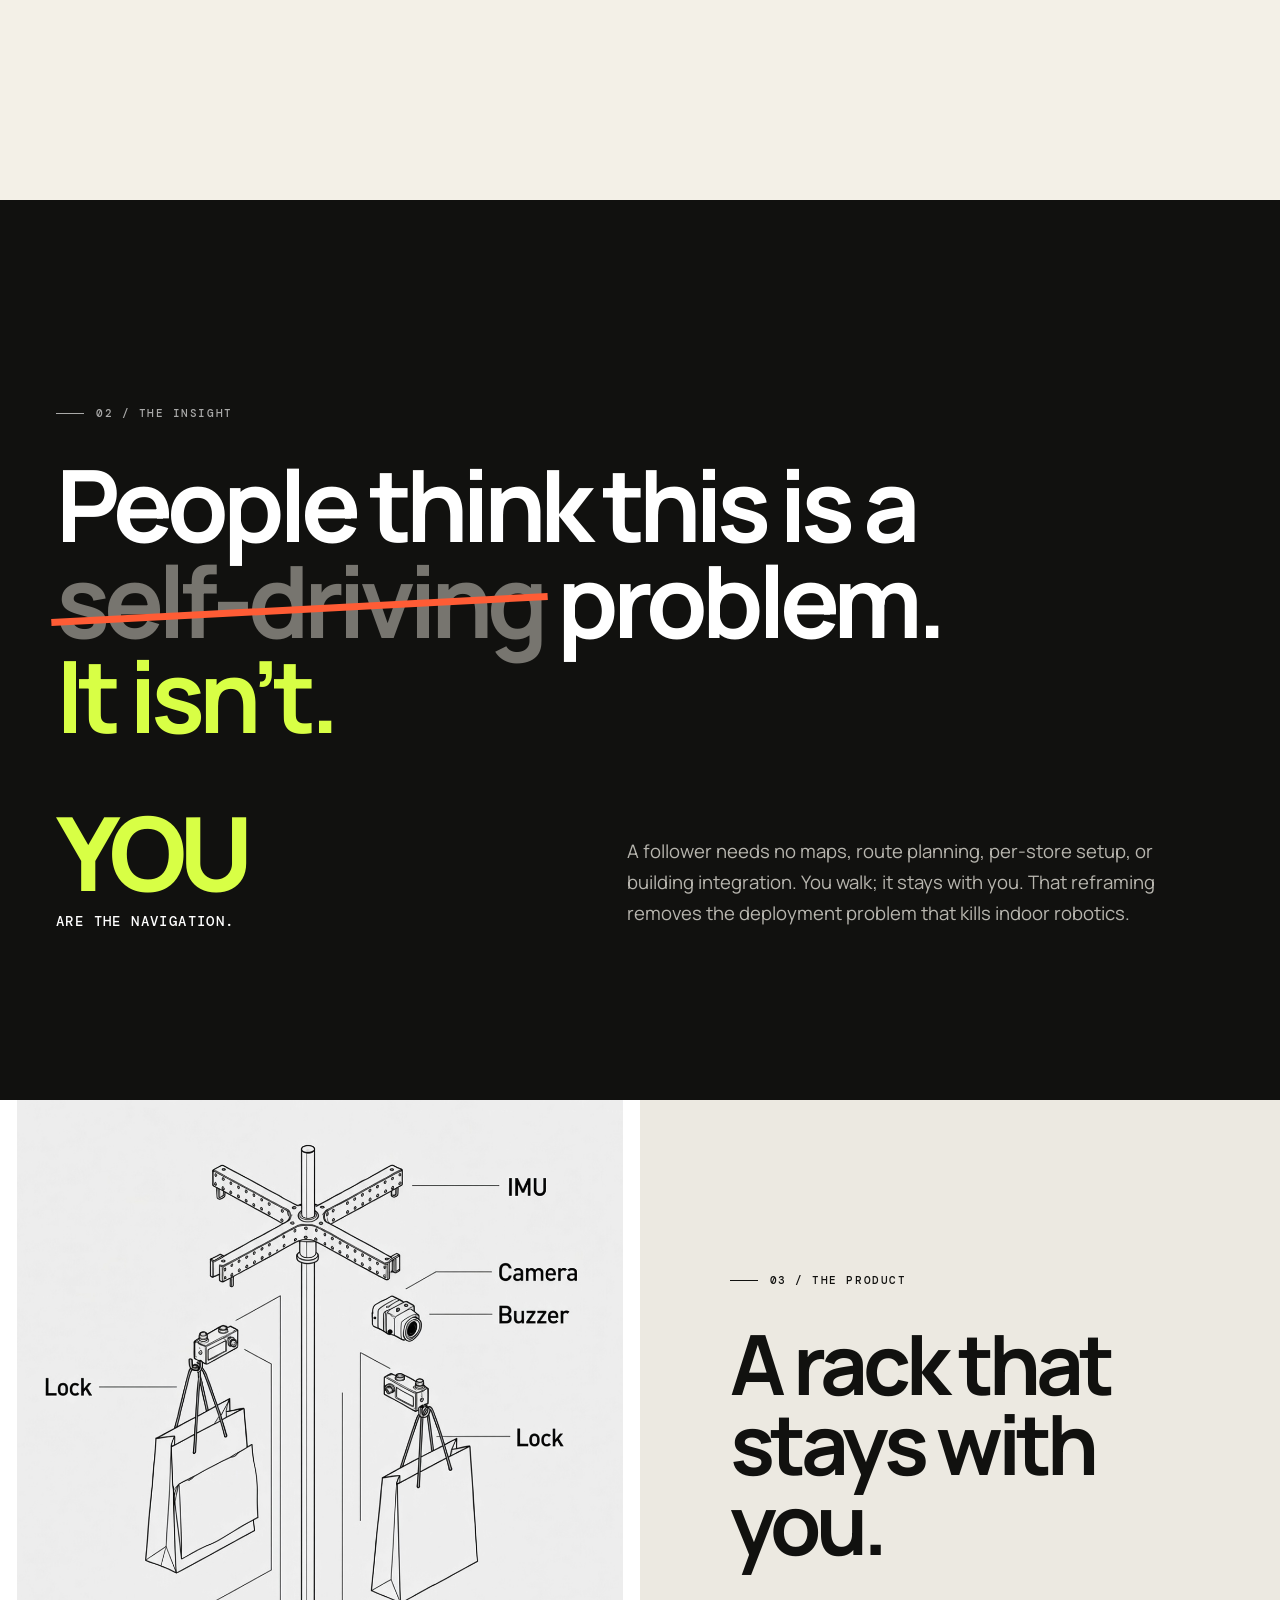
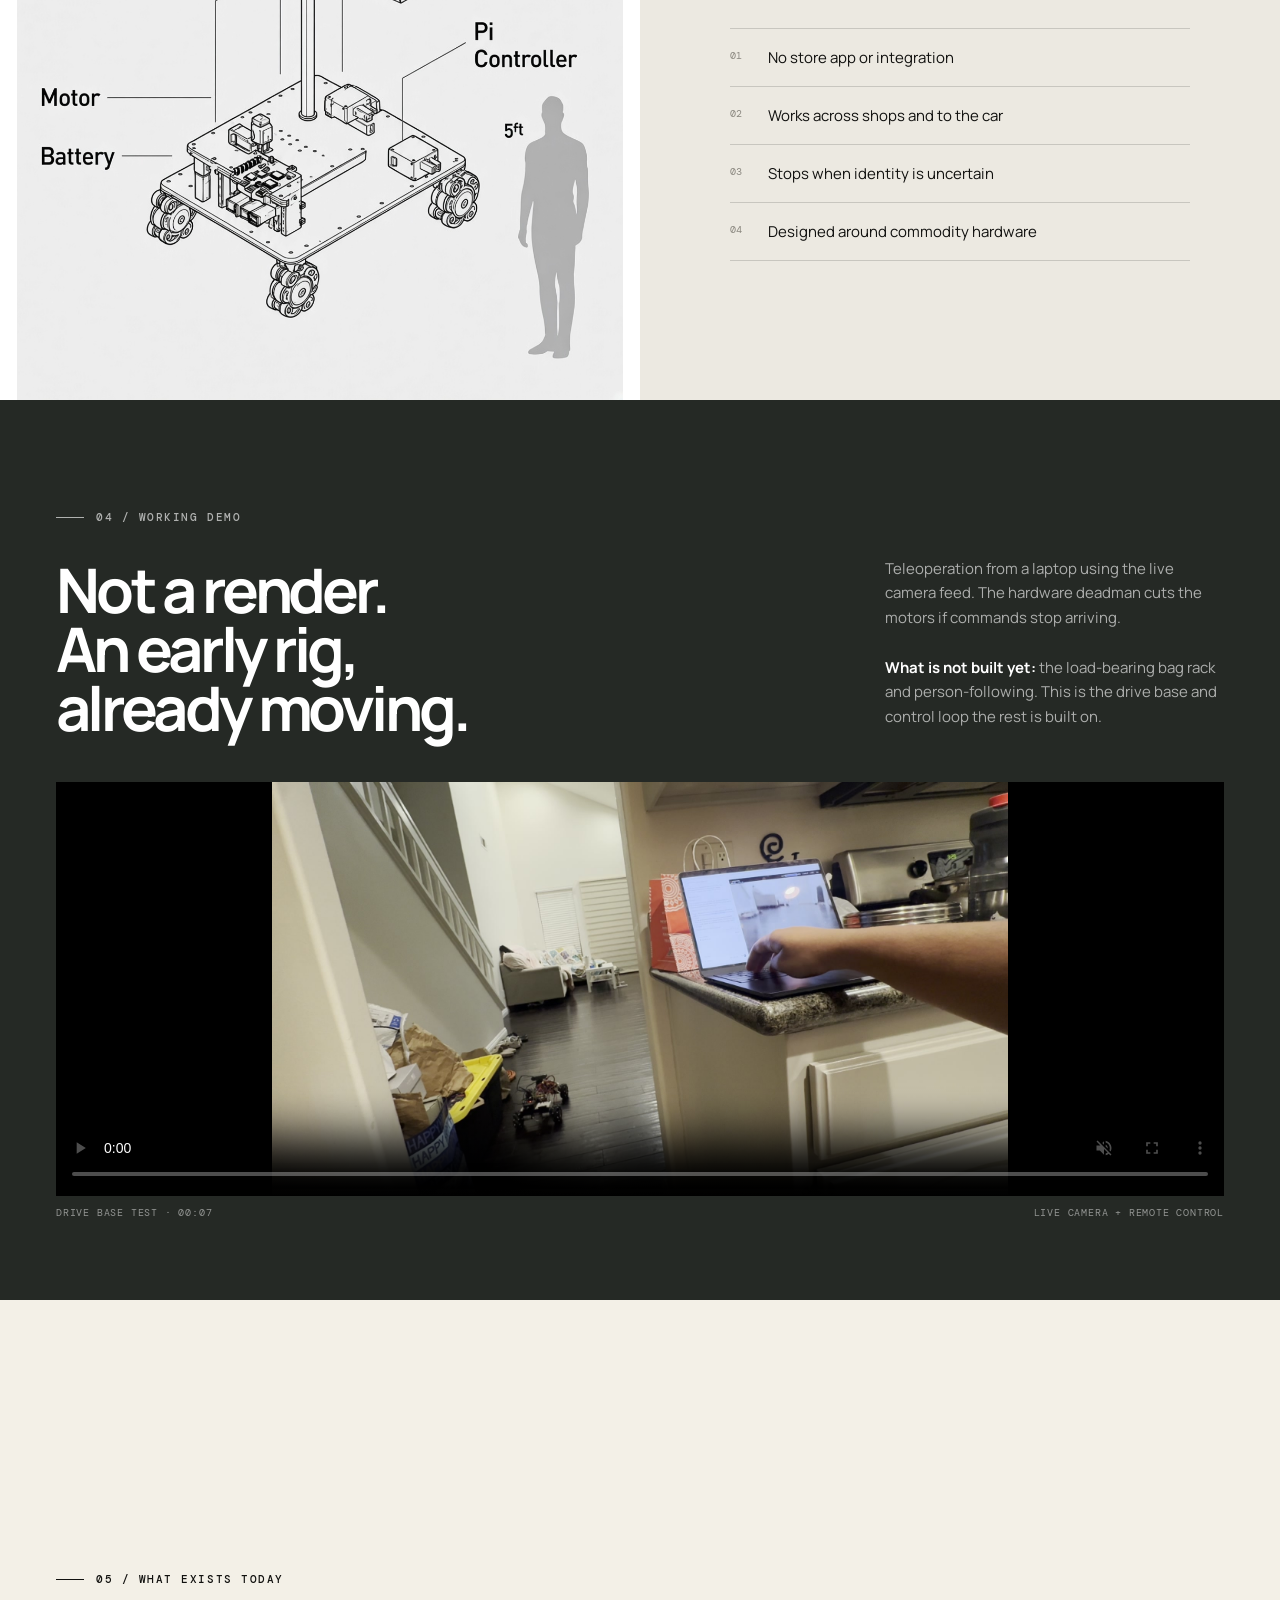
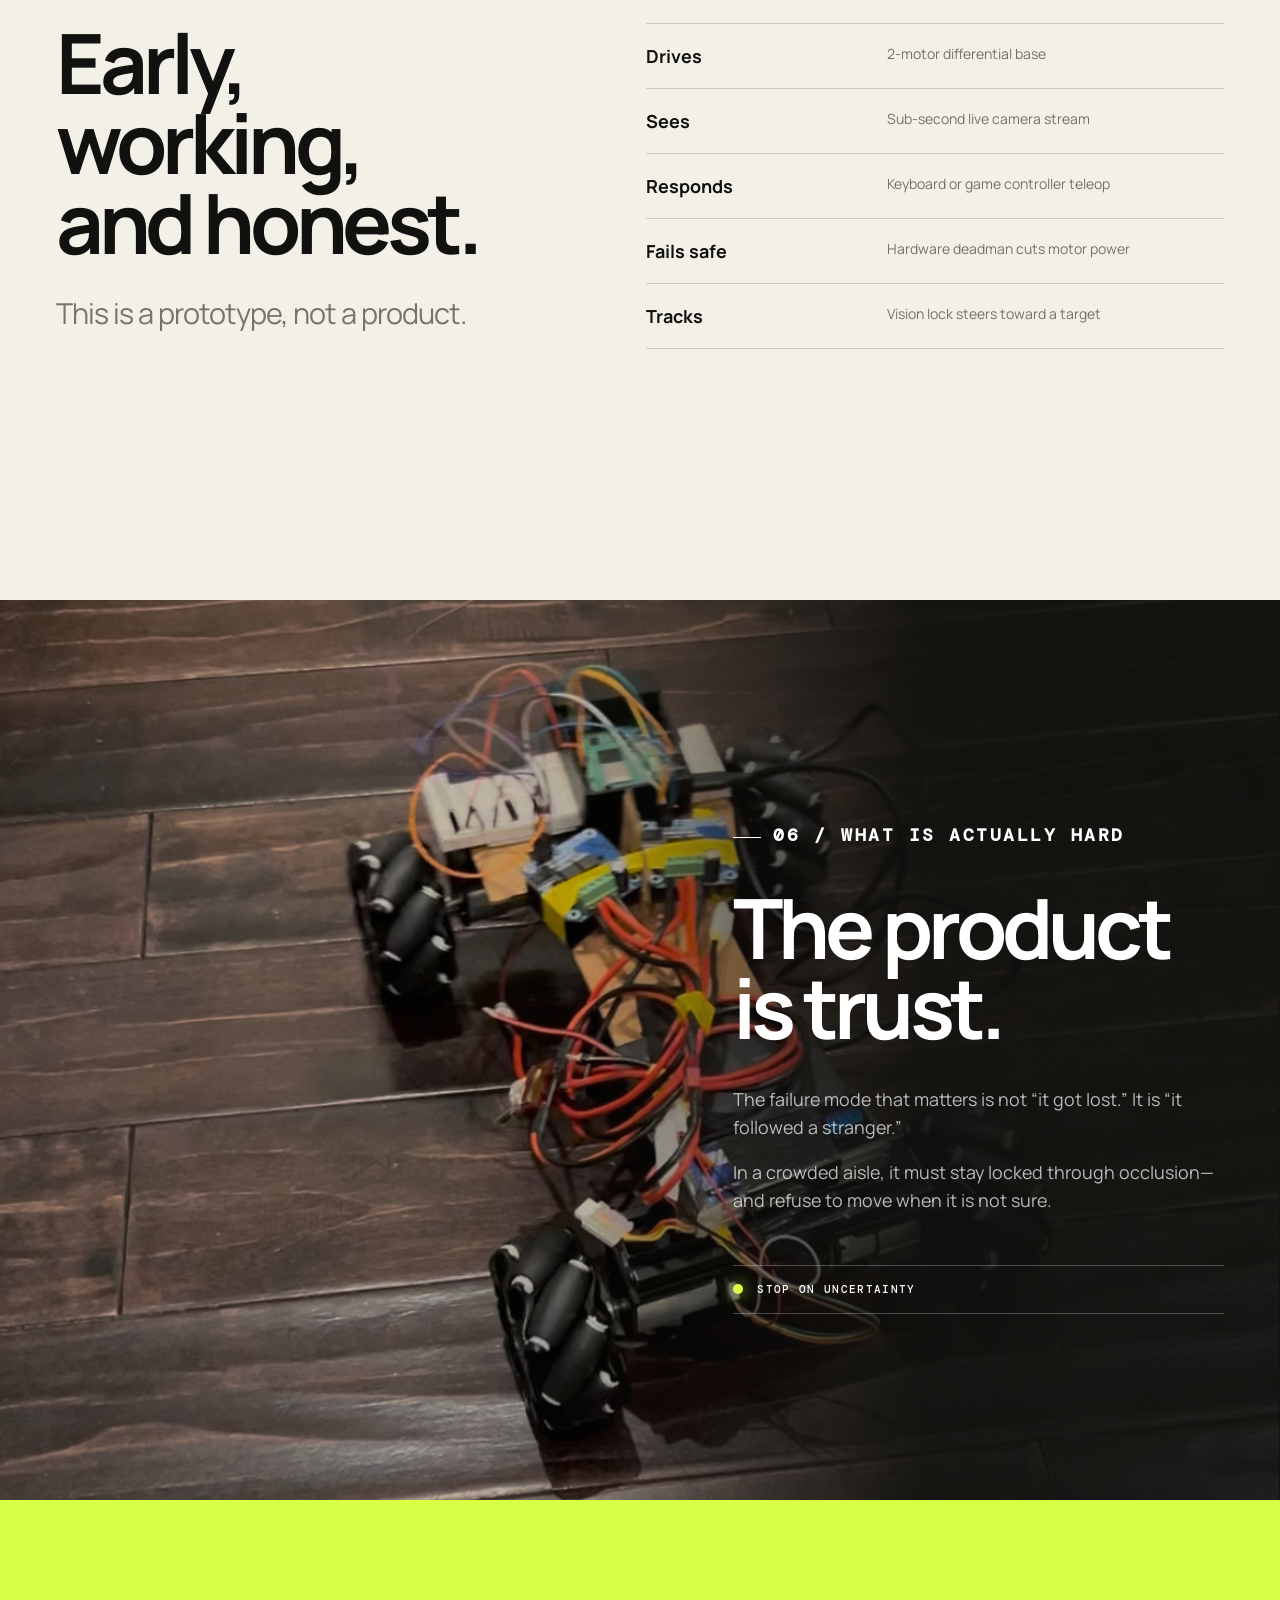
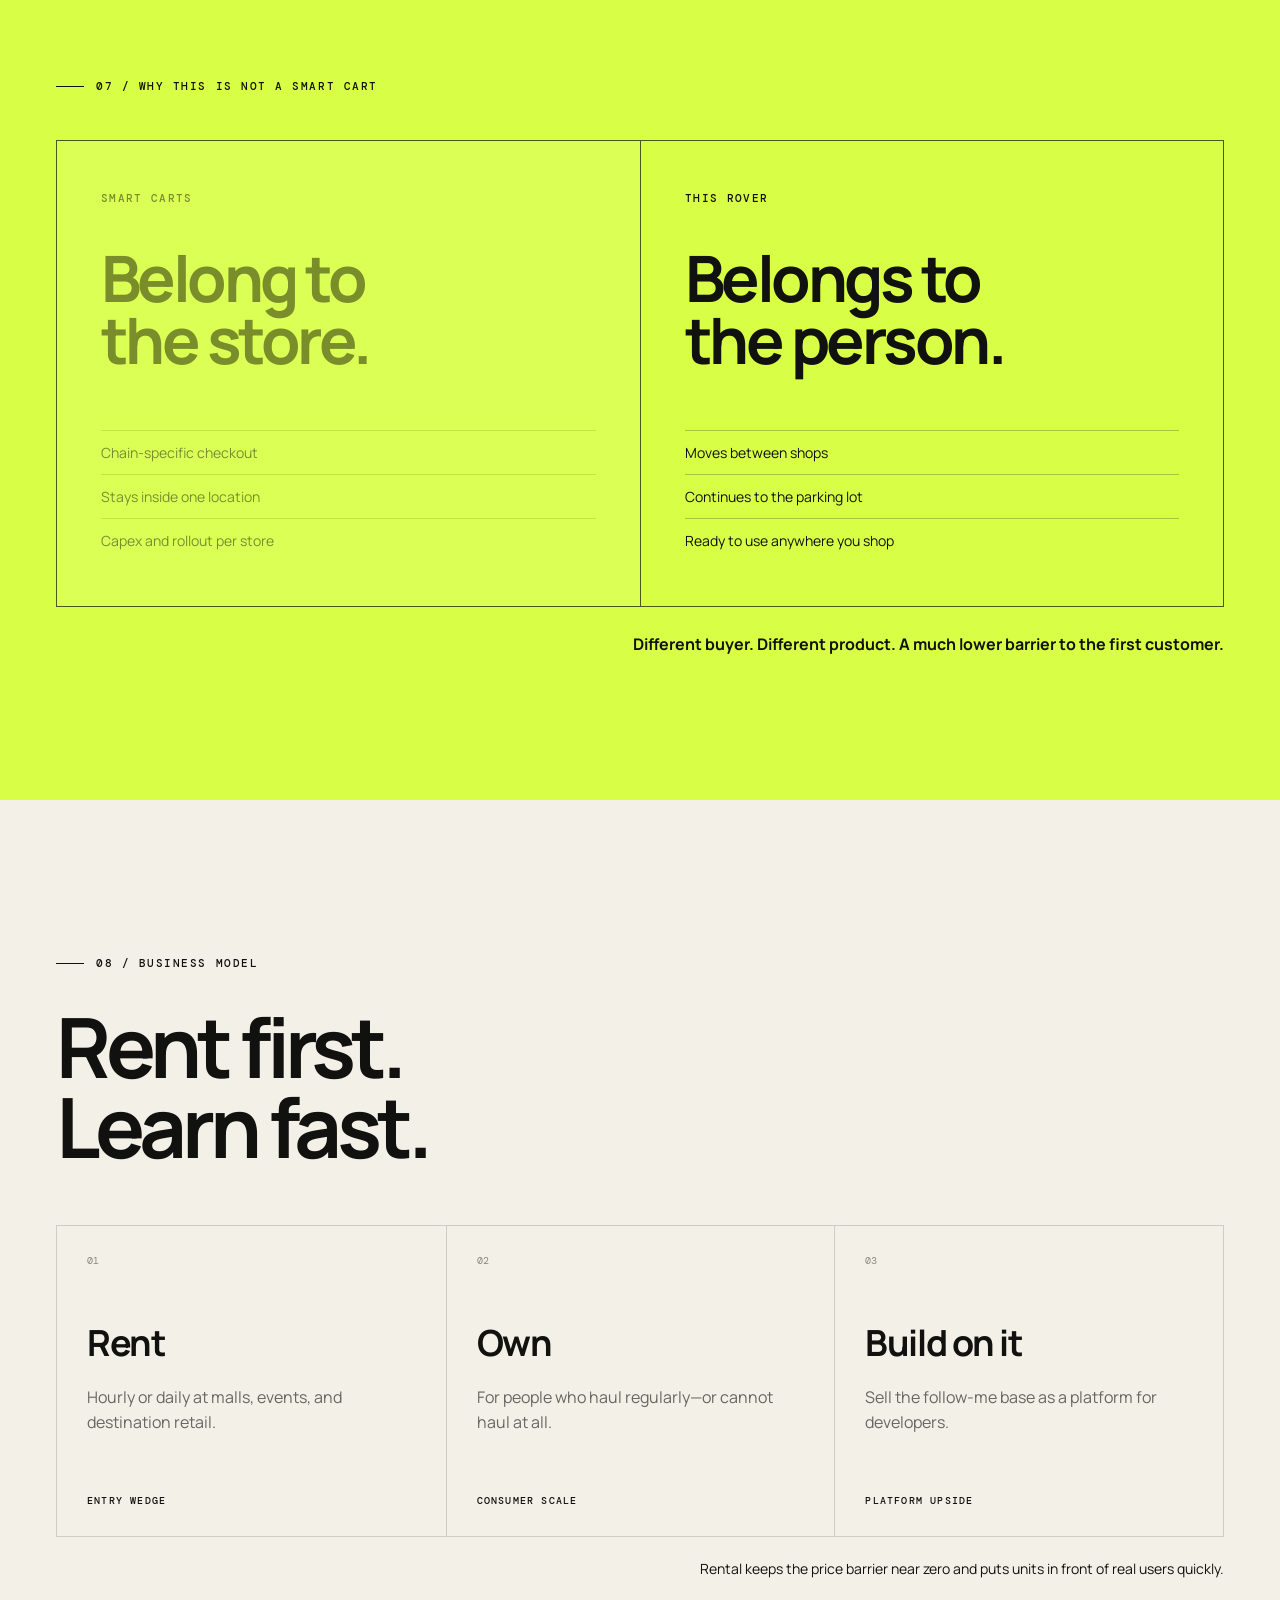
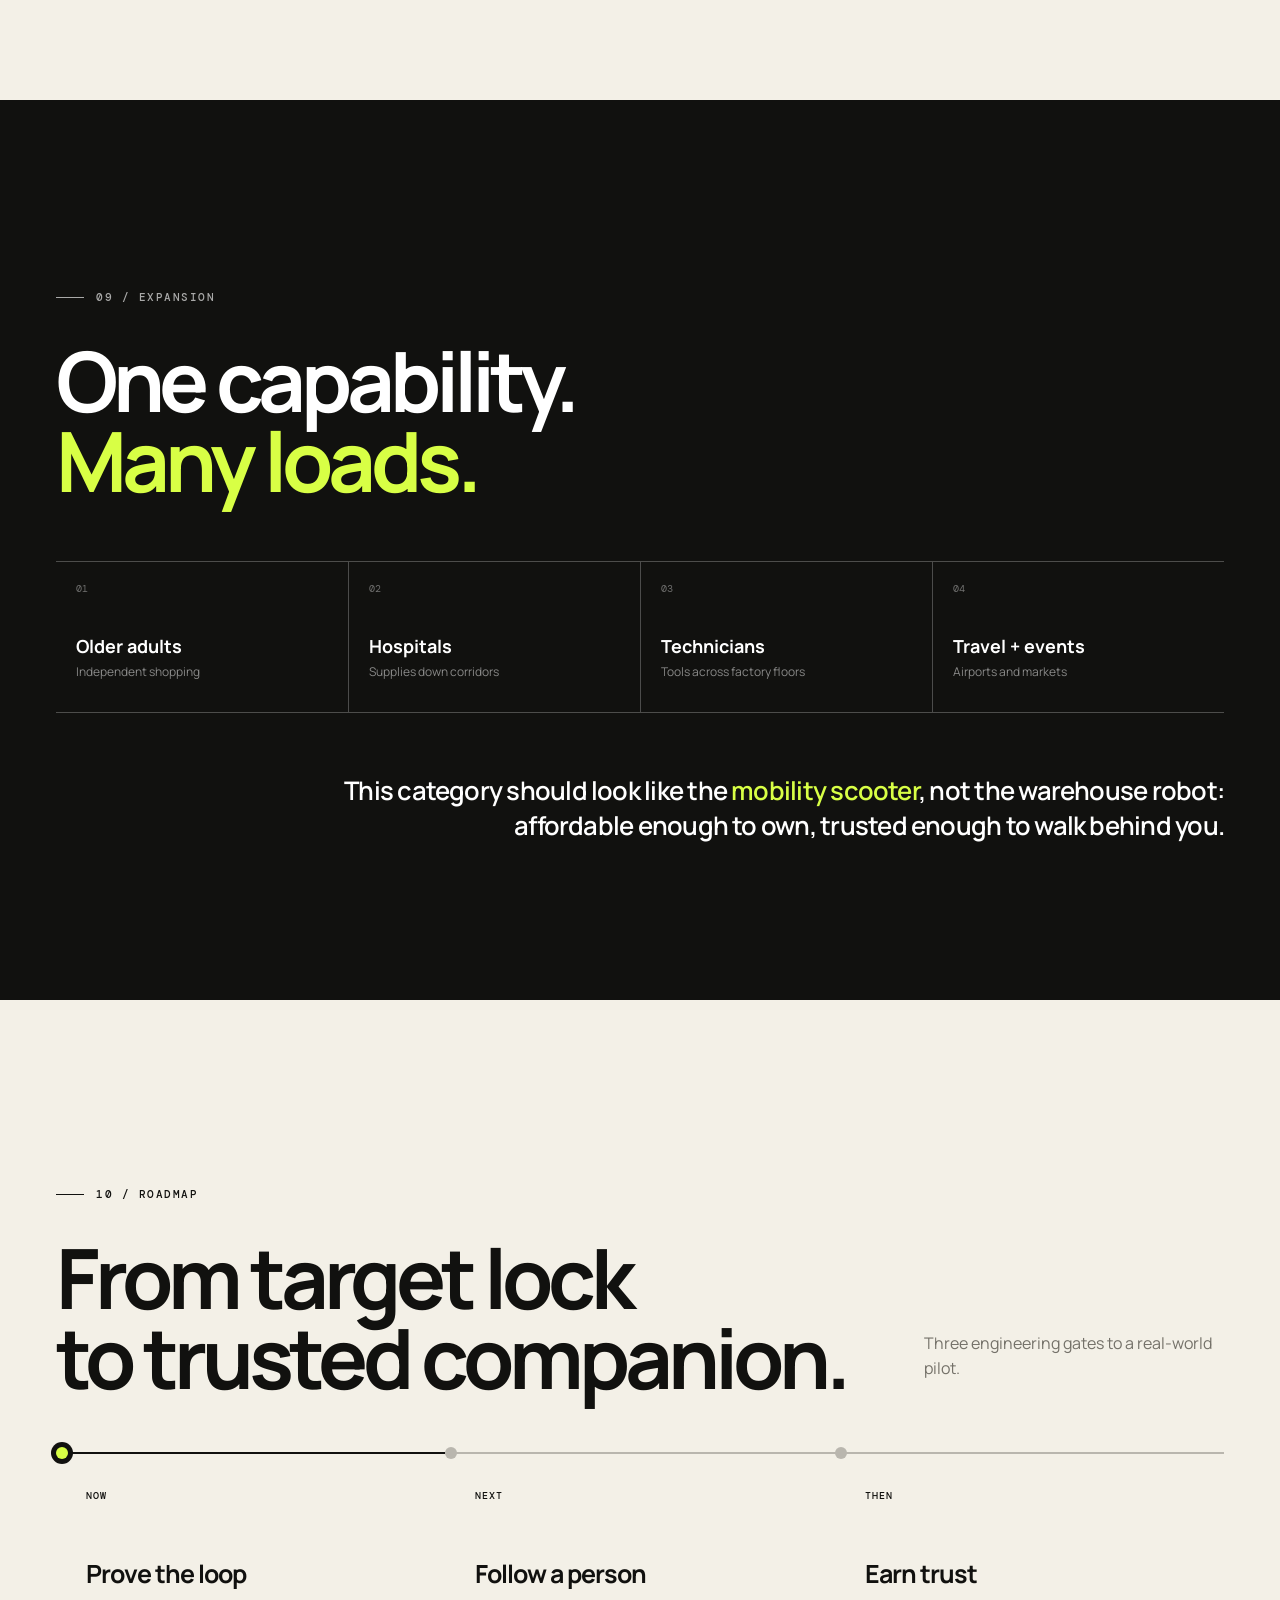
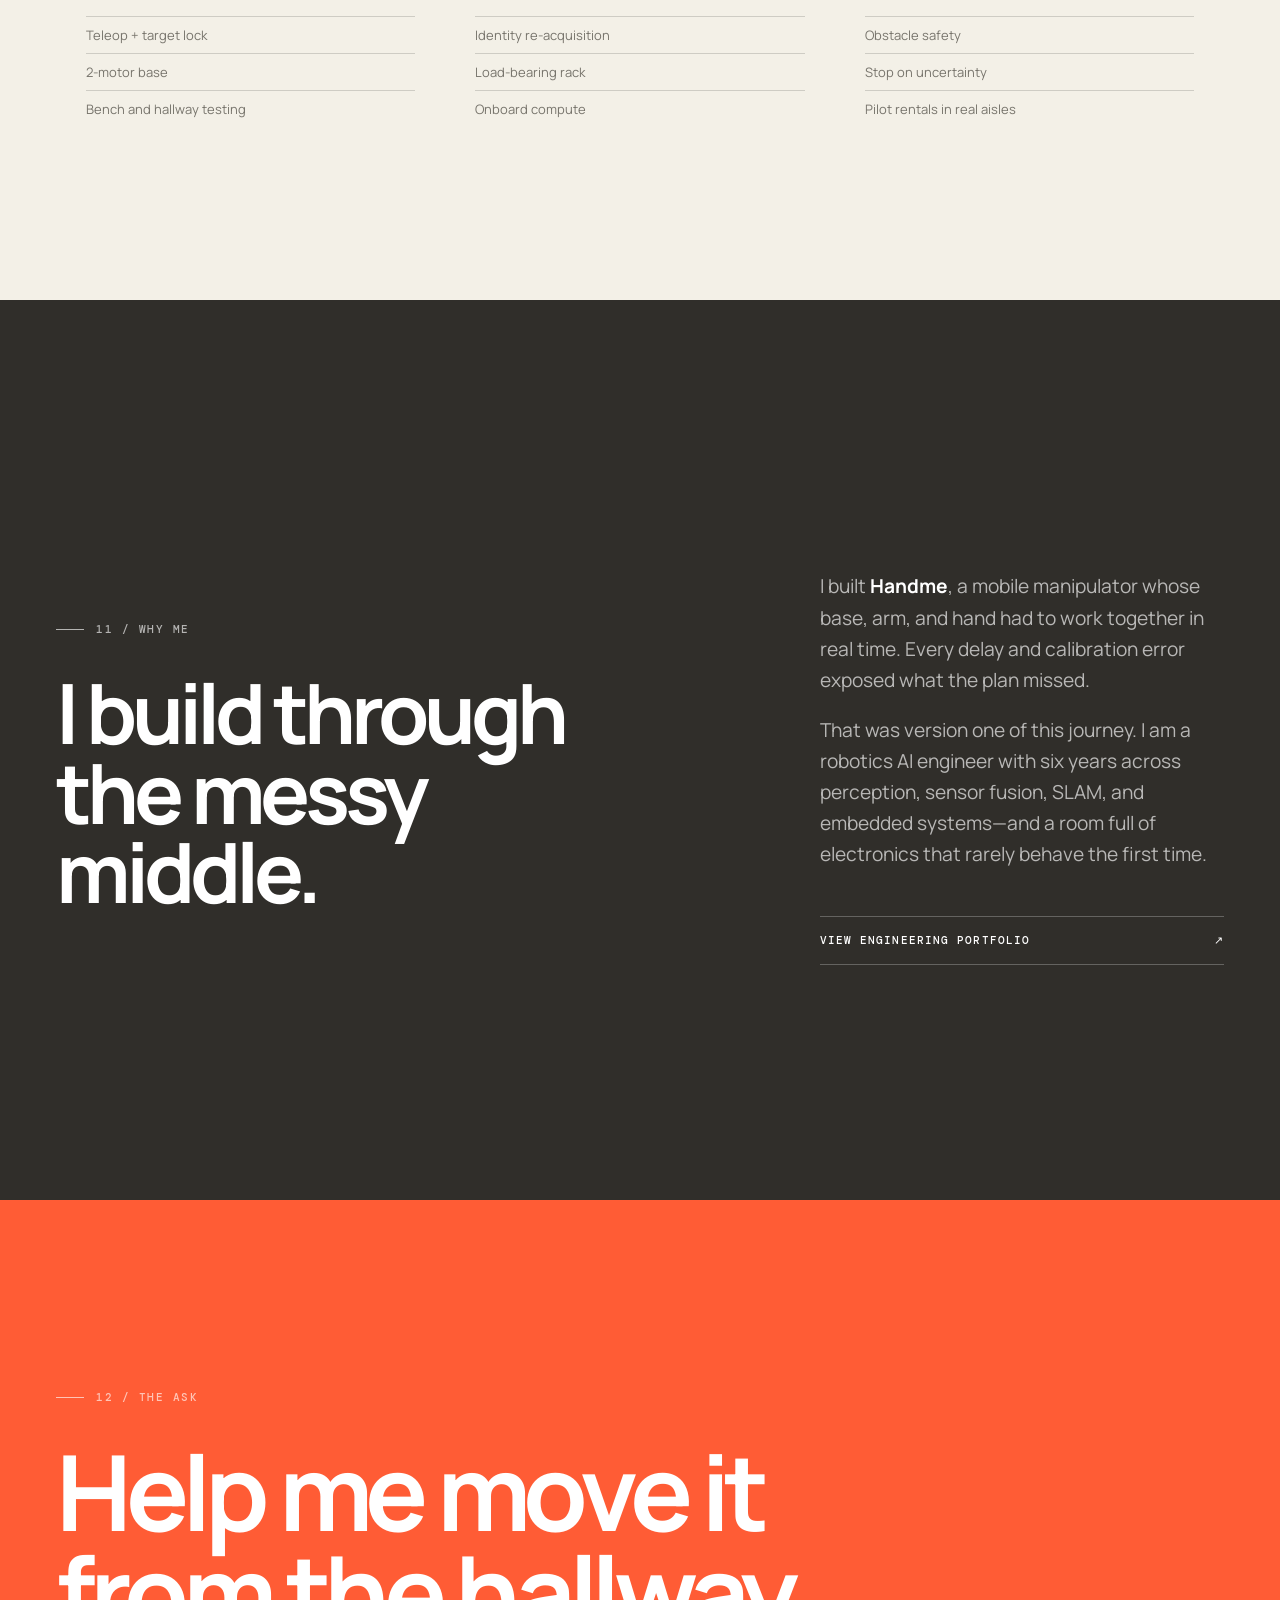
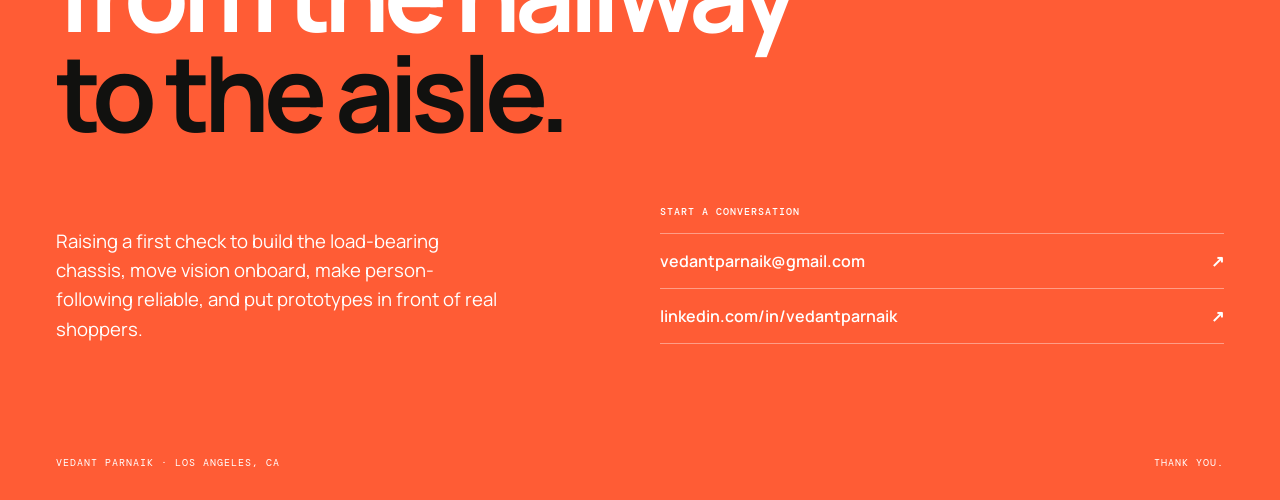
==== commit 2d246a22: "Update product concept diagram to mecanum-wheel base" ====
--- a/pitchdeck/index.html
+++ b/pitchdeck/index.html
@@ -81,7 +81,7 @@
 
     <section class="slide image-slide" id="product" data-slide="03">
       <div class="product-image">
-        <img src="product-concept.jpg" alt="Exploded product concept showing bag rack, camera, controller, motors, and battery">
+        <img src="product-concept.jpg?v=2" alt="Exploded product concept showing bag rack, camera, controller, motors, and battery">
       </div>
       <div class="slide-inner product-copy">
         <p class="eyebrow">03 / The product</p>
